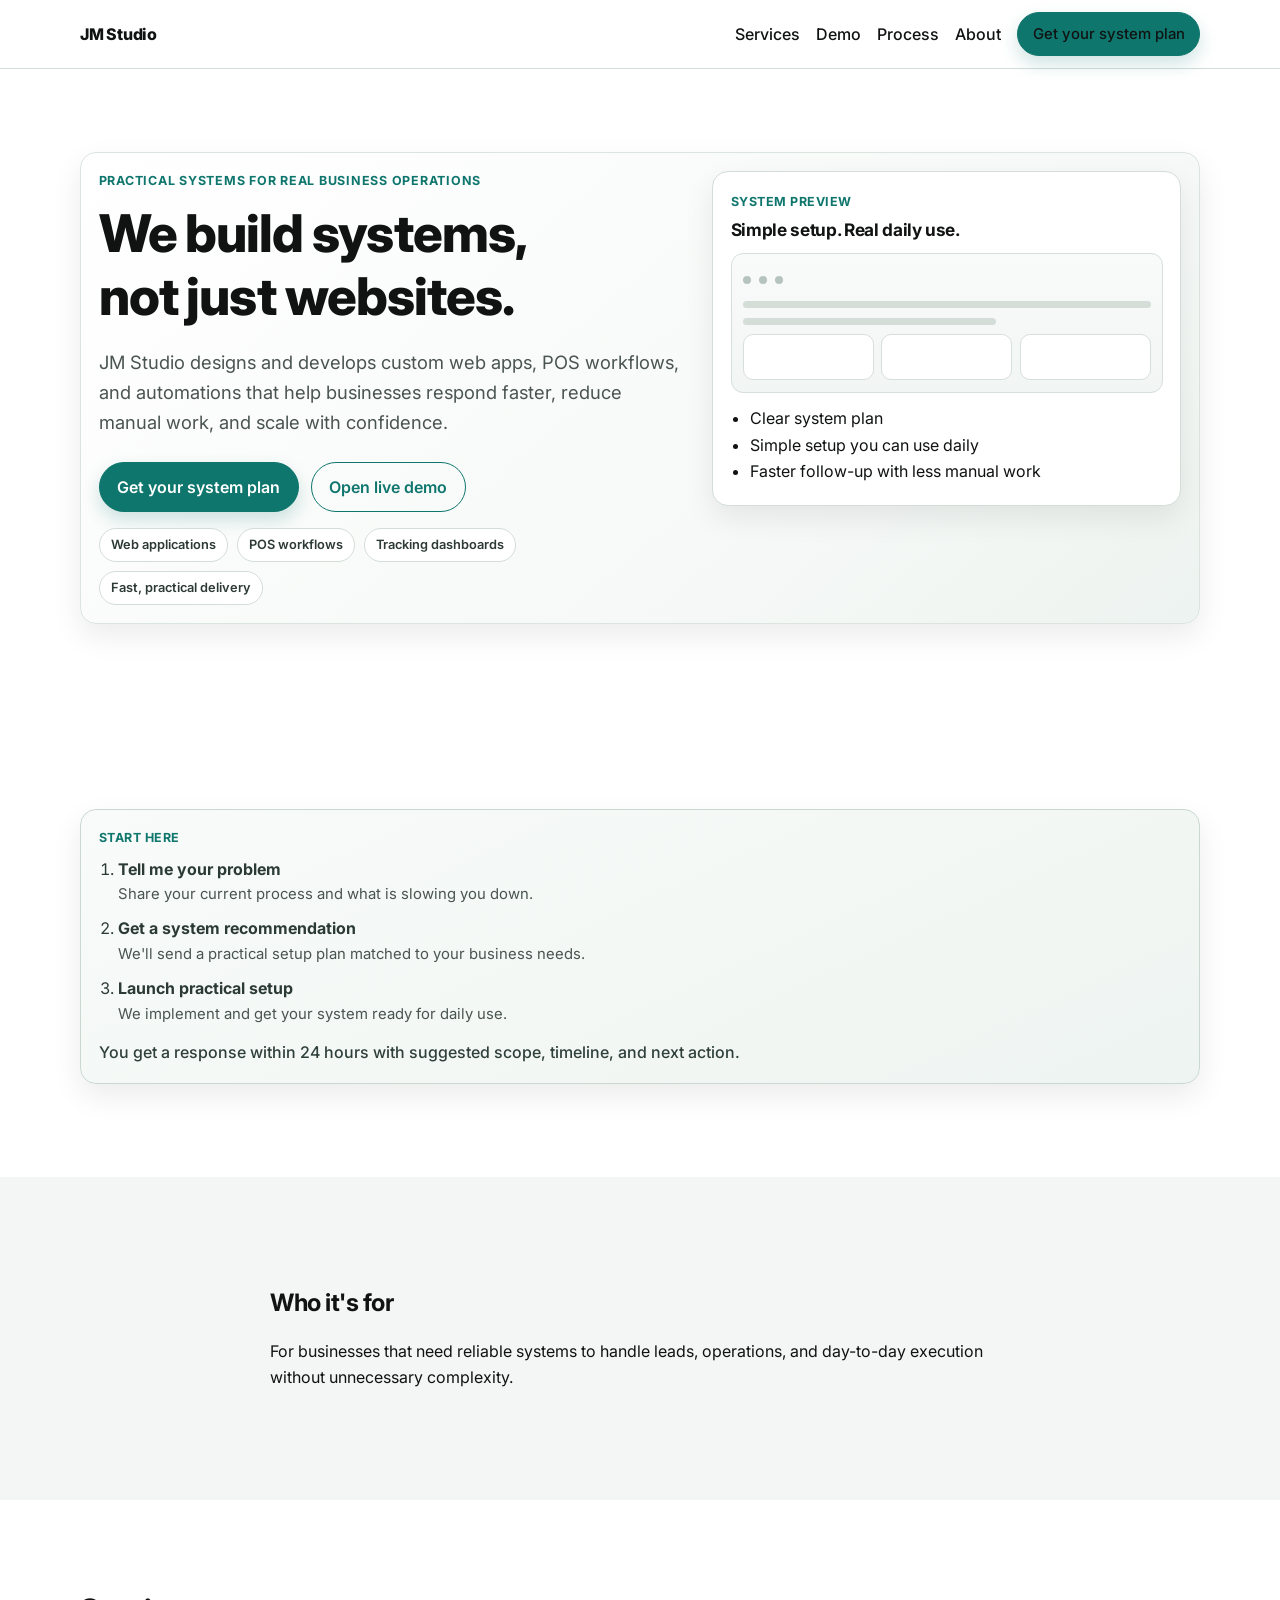
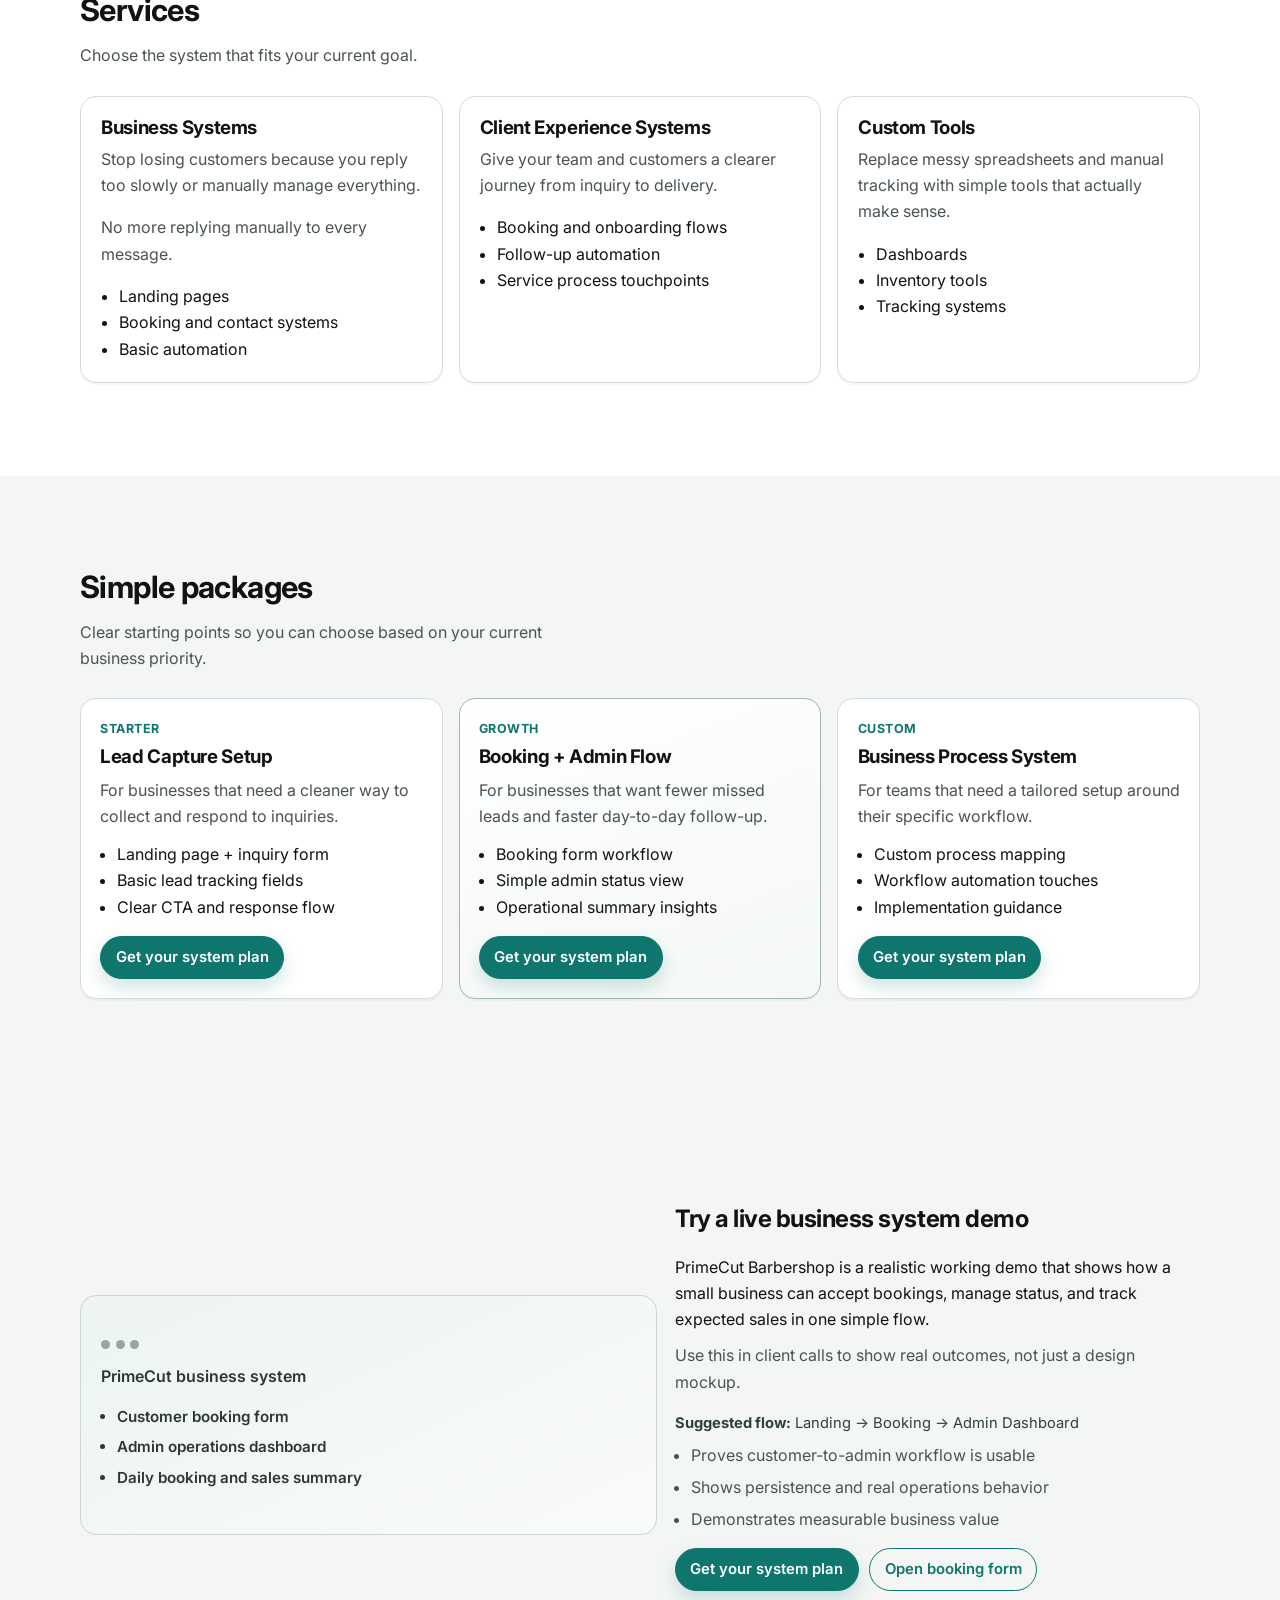
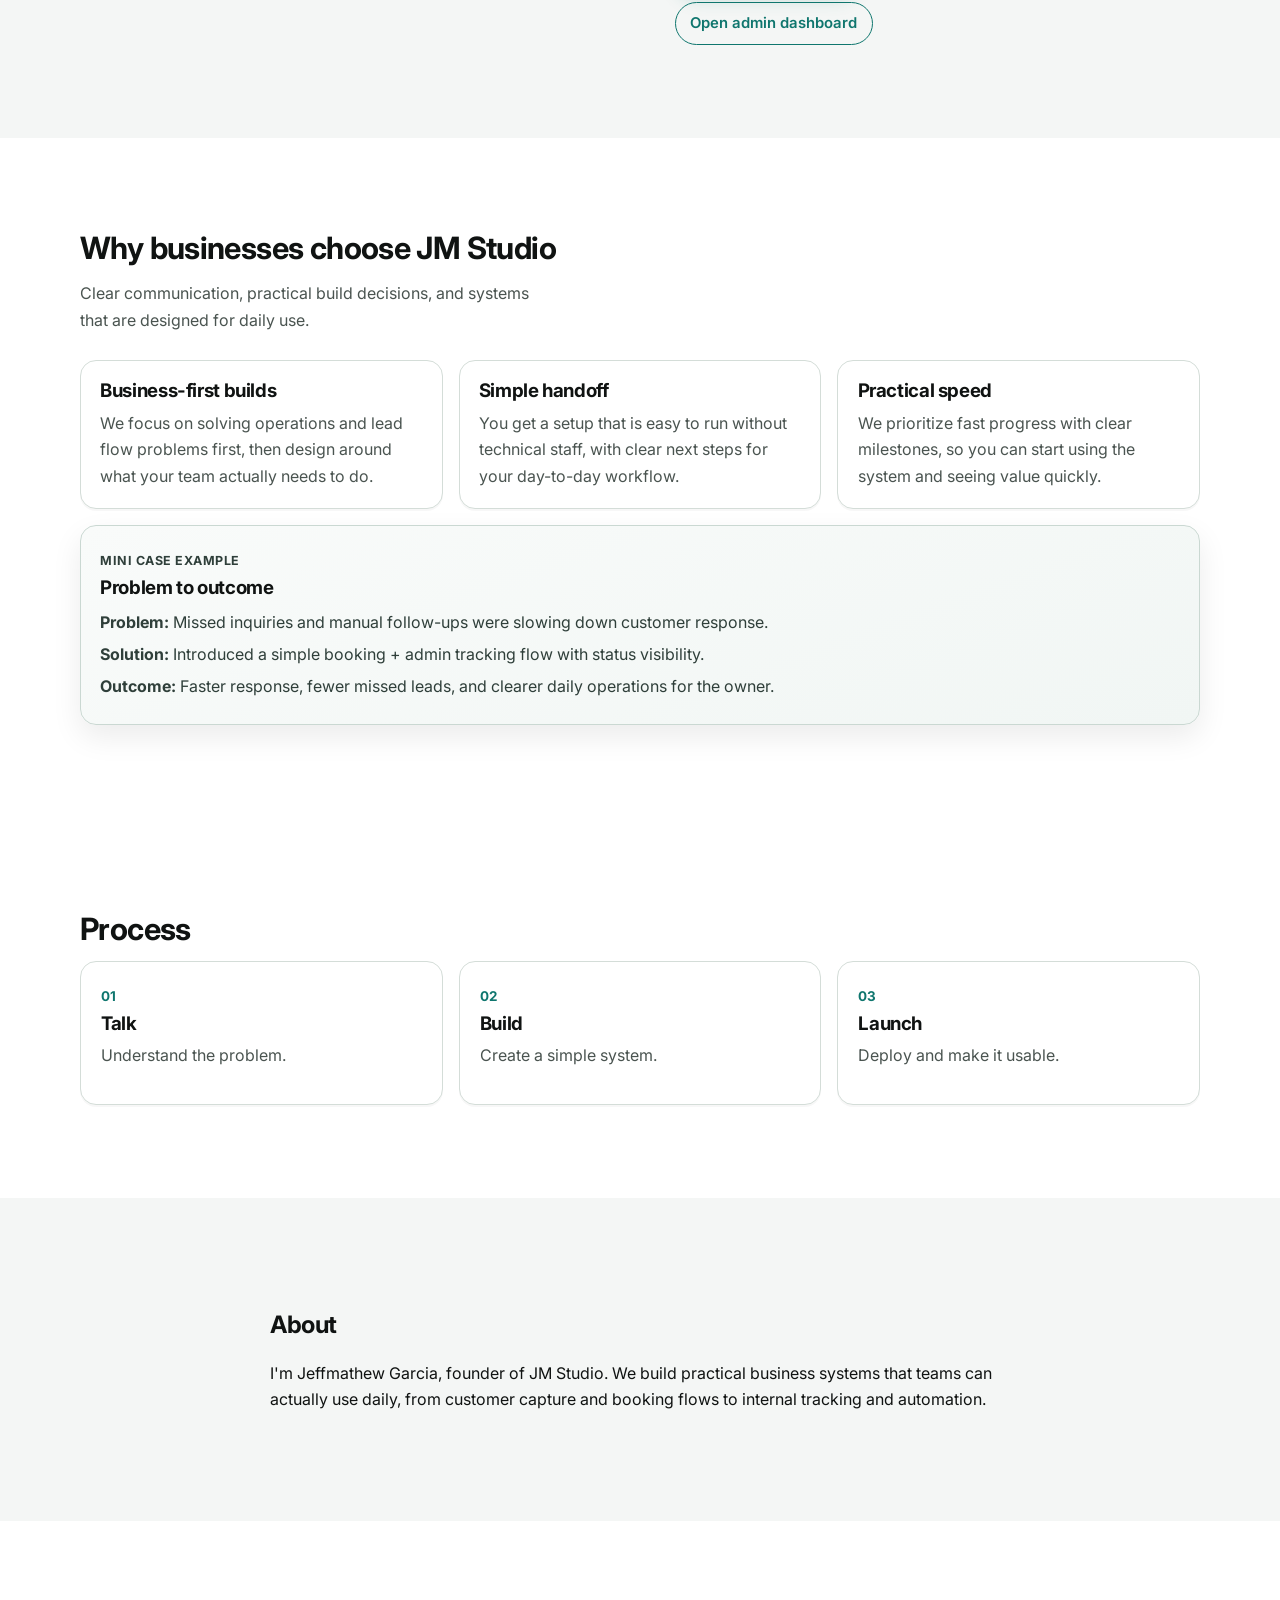
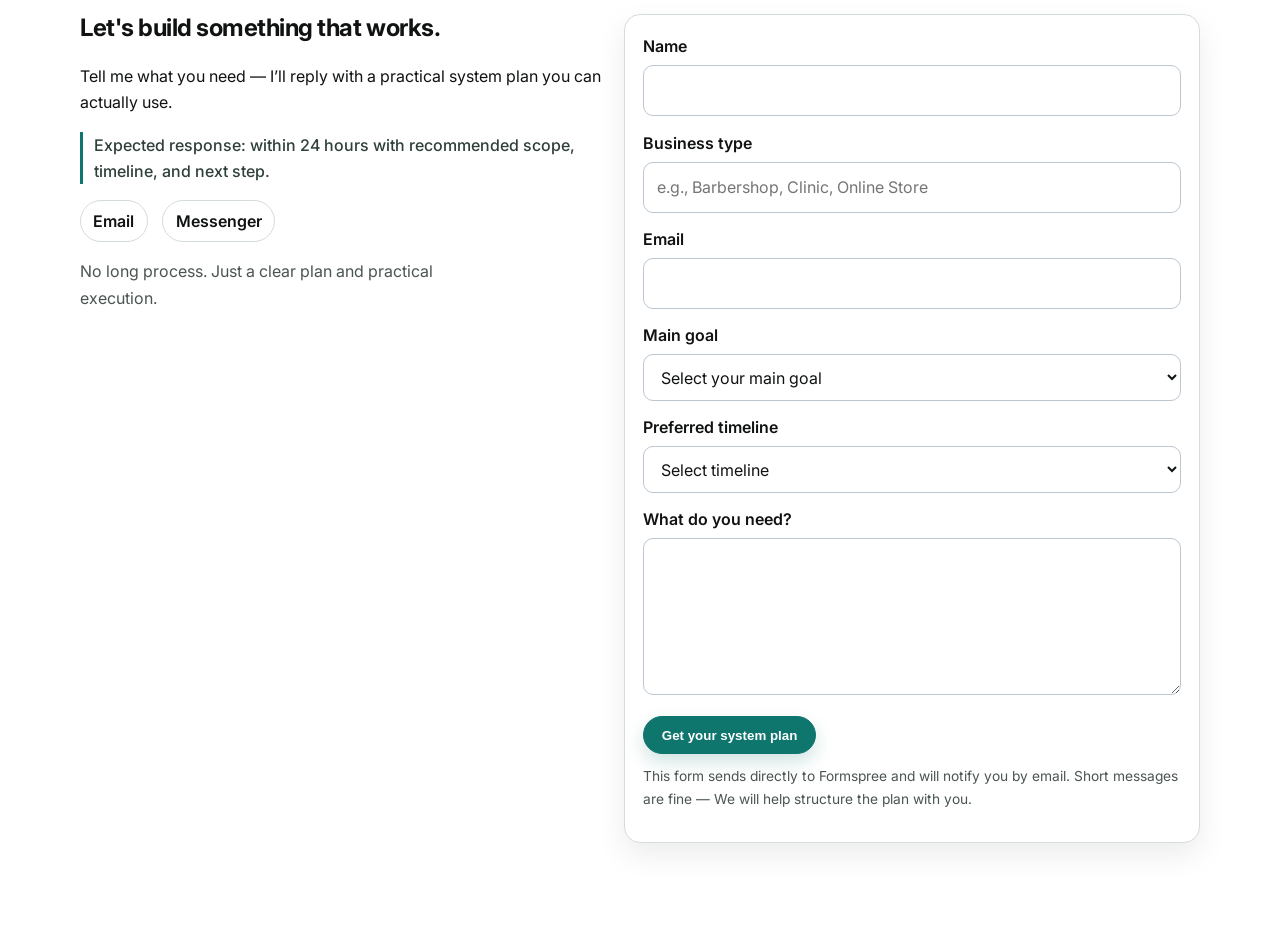
==== index.html @ 8cd95135 "Initial commit: JM Studio site" ====
<!doctype html>
<html lang="en">
<head>
  <meta charset="utf-8">
  <meta name="viewport" content="width=device-width, initial-scale=1">
  <meta name="description" content="JM Studio builds practical web systems, POS workflows, and automation tools for growing businesses.">
  <title>JM Studio | Systems That Scale With Your Business</title>
  <link rel="preconnect" href="https://fonts.googleapis.com">
  <link rel="preconnect" href="https://fonts.gstatic.com" crossorigin>
  <link href="https://fonts.googleapis.com/css2?family=Inter:wght@400;500;600;700;800&display=swap" rel="stylesheet">
  <link rel="stylesheet" href="assets/css/styles.css">
</head>
<body>
  <a class="skip-link" href="#main-content">Skip to content</a>

  <header class="site-header" id="top">
    <div class="container nav-wrap">
      <a class="brand" href="#top" aria-label="JM Studio home">JM Studio</a>
      <nav class="main-nav" aria-label="Main navigation">
        <a href="#services">Services</a>
        <a href="#demo">Demo</a>
        <a href="#process">Process</a>
        <a href="#about">About</a>
        <a href="#contact" class="btn btn-small">Get your system plan</a>
      </nav>
    </div>
  </header>

  <main id="main-content">
    <section class="hero section">
      <div class="container hero-grid hero-emphasis">
        <div class="hero-copy reveal">
          <p class="eyebrow">Practical systems for real business operations</p>
          <h1>We build systems, not just websites.</h1>
          <p class="lead">JM Studio designs and develops custom web apps, POS workflows, and automations that help businesses respond faster, reduce manual work, and scale with confidence.</p>
          <div class="hero-actions">
            <a href="#contact" class="btn">Get your system plan</a>
            <a href="primecut-demo/index.html?src=hero_demo" class="btn btn-ghost">Open live demo</a>
          </div>
          <ul class="trust-strip" aria-label="Core delivery strengths">
            <li>Web applications</li>
            <li>POS workflows</li>
            <li>Tracking dashboards</li>
            <li>Fast, practical delivery</li>
          </ul>
        </div>
        <aside class="hero-note reveal" aria-label="Business system preview">
          <p class="panel-label">System preview</p>
          <h2>Simple setup. Real daily use.</h2>
          <div class="mock-window">
            <span class="dot"></span>
            <span class="dot"></span>
            <span class="dot"></span>
            <div class="mock-row"></div>
            <div class="mock-row short"></div>
            <div class="mock-grid">
              <div></div>
              <div></div>
              <div></div>
            </div>
          </div>
          <ul>
            <li>Clear system plan</li>
            <li>Simple setup you can use daily</li>
            <li>Faster follow-up with less manual work</li>
          </ul>
        </aside>
      </div>
    </section>

    <section class="section start-strip-section">
      <div class="container">
        <div class="start-strip reveal" aria-label="Start here conversion flow">
          <p class="panel-label">Start here</p>
          <ol class="start-steps">
            <li><strong>Tell me your problem</strong><span>Share your current process and what is slowing you down.</span></li>
            <li><strong>Get a system recommendation</strong><span>We&apos;ll send a practical setup plan matched to your business needs.</span></li>
            <li><strong>Launch practical setup</strong><span>We implement and get your system ready for daily use.</span></li>
          </ol>
          <p class="start-note">You get a response within 24 hours with suggested scope, timeline, and next action.</p>
        </div>
      </div>
    </section>

    <section class="section muted reveal" id="who-for">
      <div class="container narrow">
        <h2>Who it&apos;s for</h2>
        <p>For businesses that need reliable systems to handle leads, operations, and day-to-day execution without unnecessary complexity.</p>
      </div>
    </section>

    <section class="section" id="services">
      <div class="container">
        <h2 class="section-title reveal">Services</h2>
        <p class="section-intro reveal">Choose the system that fits your current goal.</p>
        <div class="card-grid">
          <article class="card reveal">
            <h3>Business Systems</h3>
            <p>Stop losing customers because you reply too slowly or manually manage everything.</p>
            <p>No more replying manually to every message.</p>
            <ul>
              <li>Landing pages</li>
              <li>Booking and contact systems</li>
              <li>Basic automation</li>
            </ul>
          </article>
          <article class="card reveal">
            <h3>Client Experience Systems</h3>
            <p>Give your team and customers a clearer journey from inquiry to delivery.</p>
            <ul>
              <li>Booking and onboarding flows</li>
              <li>Follow-up automation</li>
              <li>Service process touchpoints</li>
            </ul>
          </article>
          <article class="card reveal">
            <h3>Custom Tools</h3>
            <p>Replace messy spreadsheets and manual tracking with simple tools that actually make sense.</p>
            <ul>
              <li>Dashboards</li>
              <li>Inventory tools</li>
              <li>Tracking systems</li>
            </ul>
          </article>
        </div>
      </div>
    </section>

    <section class="section muted" id="packages">
      <div class="container">
        <h2 class="section-title reveal">Simple packages</h2>
        <p class="section-intro reveal">Clear starting points so you can choose based on your current business priority.</p>
        <div class="package-grid">
          <article class="package-card reveal">
            <p class="panel-label">Starter</p>
            <h3>Lead Capture Setup</h3>
            <p class="package-desc">For businesses that need a cleaner way to collect and respond to inquiries.</p>
            <ul>
              <li>Landing page + inquiry form</li>
              <li>Basic lead tracking fields</li>
              <li>Clear CTA and response flow</li>
            </ul>
            <a href="#contact" class="btn btn-small">Get your system plan</a>
          </article>
          <article class="package-card package-featured reveal">
            <p class="panel-label">Growth</p>
            <h3>Booking + Admin Flow</h3>
            <p class="package-desc">For businesses that want fewer missed leads and faster day-to-day follow-up.</p>
            <ul>
              <li>Booking form workflow</li>
              <li>Simple admin status view</li>
              <li>Operational summary insights</li>
            </ul>
            <a href="#contact" class="btn btn-small">Get your system plan</a>
          </article>
          <article class="package-card reveal">
            <p class="panel-label">Custom</p>
            <h3>Business Process System</h3>
            <p class="package-desc">For teams that need a tailored setup around their specific workflow.</p>
            <ul>
              <li>Custom process mapping</li>
              <li>Workflow automation touches</li>
              <li>Implementation guidance</li>
            </ul>
            <a href="#contact" class="btn btn-small">Get your system plan</a>
          </article>
        </div>
      </div>
    </section>

    <section class="section muted" id="demo">
      <div class="container demo-wrap reveal">
        <div class="demo-media" role="img" aria-label="PrimeCut Barbershop demo system preview">
          <div class="demo-top">
            <span></span>
            <span></span>
            <span></span>
          </div>
          <span>PrimeCut business system</span>
          <ul class="demo-points">
            <li>Customer booking form</li>
            <li>Admin operations dashboard</li>
            <li>Daily booking and sales summary</li>
          </ul>
        </div>
        <div class="demo-copy">
          <h2>Try a live business system demo</h2>
          <p>PrimeCut Barbershop is a realistic working demo that shows how a small business can accept bookings, manage status, and track expected sales in one simple flow.</p>
          <p class="demo-caption">Use this in client calls to show real outcomes, not just a design mockup.</p>
          <p class="demo-flow"><strong>Suggested flow:</strong> Landing &rarr; Booking &rarr; Admin Dashboard</p>
          <ul class="demo-proves">
            <li>Proves customer-to-admin workflow is usable</li>
            <li>Shows persistence and real operations behavior</li>
            <li>Demonstrates measurable business value</li>
          </ul>
          <div class="demo-actions">
            <a href="index.html?src=demo_section#contact" class="btn btn-small">Get your system plan</a>
            <a href="primecut-demo/booking.html?src=demo_section" class="btn btn-small btn-ghost">Open booking form</a>
            <a href="primecut-demo/admin.html?src=demo_section" class="btn btn-small btn-ghost">Open admin dashboard</a>
          </div>
        </div>
      </div>
    </section>

    <section class="section" id="credibility">
      <div class="container">
        <h2 class="section-title reveal">Why businesses choose JM Studio</h2>
        <p class="section-intro reveal">Clear communication, practical build decisions, and systems that are designed for daily use.</p>
        <div class="proof-grid">
          <article class="proof-card reveal">
            <h3>Business-first builds</h3>
            <p>We focus on solving operations and lead flow problems first, then design around what your team actually needs to do.</p>
          </article>
          <article class="proof-card reveal">
            <h3>Simple handoff</h3>
            <p>You get a setup that is easy to run without technical staff, with clear next steps for your day-to-day workflow.</p>
          </article>
          <article class="proof-card reveal">
            <h3>Practical speed</h3>
            <p>We prioritize fast progress with clear milestones, so you can start using the system and seeing value quickly.</p>
          </article>
        </div>
        <article class="case-block reveal" aria-label="Mini case-style example">
          <p class="panel-label">Mini case example</p>
          <h3>Problem to outcome</h3>
          <p><strong>Problem:</strong> Missed inquiries and manual follow-ups were slowing down customer response.</p>
          <p><strong>Solution:</strong> Introduced a simple booking + admin tracking flow with status visibility.</p>
          <p><strong>Outcome:</strong> Faster response, fewer missed leads, and clearer daily operations for the owner.</p>
        </article>
      </div>
    </section>

    <section class="section" id="process">
      <div class="container">
        <h2 class="section-title reveal">Process</h2>
        <div class="step-grid">
          <article class="step reveal">
            <span class="step-num">01</span>
            <h3>Talk</h3>
            <p>Understand the problem.</p>
          </article>
          <article class="step reveal">
            <span class="step-num">02</span>
            <h3>Build</h3>
            <p>Create a simple system.</p>
          </article>
          <article class="step reveal">
            <span class="step-num">03</span>
            <h3>Launch</h3>
            <p>Deploy and make it usable.</p>
          </article>
        </div>
      </div>
    </section>

    <section class="section muted reveal" id="about">
      <div class="container narrow">
        <h2>About</h2>
        <p>I&apos;m Jeffmathew Garcia, founder of JM Studio. We build practical business systems that teams can actually use daily, from customer capture and booking flows to internal tracking and automation.</p>
      </div>
    </section>

    <section class="section cta-section" id="contact">
      <div class="container contact-wrap reveal">
        <div class="contact-copy">
          <h2>Let&apos;s build something that works.</h2>
          <p>Tell me what you need — I’ll reply with a practical system plan you can actually use.</p>
          <p class="response-note">Expected response: within 24 hours with recommended scope, timeline, and next step.</p>
          <div class="quick-links">
            <a href="mailto:jmstudiohq@gmail.com" class="quick-link">Email</a>
            <!-- Replace with your actual Messenger username if needed -->
            <a href="https://m.me/jepmachu" target="_blank" rel="noopener noreferrer" class="quick-link">Messenger</a>
          </div>
          <p class="contact-trust">No long process. Just a clear plan and practical execution.</p>
        </div>
        <form class="contact-form" action="https://formspree.io/f/mdayprkg" method="POST">
          <label for="name">Name</label>
          <input id="name" name="name" type="text" required>

          <label for="business-type">Business type</label>
          <input id="business-type" name="business_type" type="text" placeholder="e.g., Barbershop, Clinic, Online Store" required>

          <label for="email">Email</label>
          <input id="email" name="email" type="email" required>

          <label for="main-goal">Main goal</label>
          <select id="main-goal" name="main_goal" required>
            <option value="">Select your main goal</option>
            <option value="Get more bookings">Get more bookings</option>
            <option value="Faster follow-up">Faster follow-up</option>
            <option value="Track operations">Track operations</option>
            <option value="Need advice">Need advice on what to build</option>
          </select>

          <label for="timeline">Preferred timeline</label>
          <select id="timeline" name="preferred_timeline" required>
            <option value="">Select timeline</option>
            <option value="ASAP">ASAP</option>
            <option value="Within 2 weeks">Within 2 weeks</option>
            <option value="Within 1 month">Within 1 month</option>
            <option value="Just exploring">Just exploring for now</option>
          </select>

          <label for="message">What do you need?</label>
          <textarea id="message" name="message" rows="5" required></textarea>

          <input type="hidden" name="_subject" value="New website inquiry from JM Studio">
          <input type="hidden" name="lead_source" value="website_main">
          <input type="hidden" name="page_variant" value="conversion_quick_win_v1">
          <input type="hidden" name="referrer" id="referrer-field" value="">
          <input type="hidden" name="landing_path" id="landing-path-field" value="">
          <input type="hidden" name="campaign_source" id="campaign-source-field" value="">

          <button type="submit" class="btn">Get your system plan</button>
          <p class="form-note">This form sends directly to Formspree and will notify you by email. Short messages are fine — We will help structure the plan with you.</p>
        </form>
      </div>
    </section>
  </main>

  <div class="mobile-cta" aria-label="Quick contact actions">
    <a href="index.html?src=mobile_cta#contact" class="btn btn-small">Get your system plan</a>
    <a href="mailto:jmstudiohq@gmail.com" class="btn btn-small btn-ghost">Email</a>
  </div>

  <script src="assets/js/main.js"></script>
</body>
</html>
---- assets/css/styles.css ----
:root {
  --bg: #ffffff;
  --bg-muted: #f4f6f5;
  --text: #101312;
  --text-soft: #4a5450;
  --line: #d4ddd8;
  --accent: #0f766e;
  --accent-dark: #0b5a54;
  --radius: 16px;
  --radius-sm: 12px;
  --shadow: 0 12px 30px rgba(16, 19, 18, 0.08);
  --container: 1120px;
}

*,
*::before,
*::after {
  box-sizing: border-box;
}

html {
  scroll-behavior: smooth;
}

body {
  margin: 0;
  font-family: "Inter", sans-serif;
  color: var(--text);
  background: var(--bg);
  line-height: 1.65;
  text-rendering: optimizeLegibility;
}

a {
  color: var(--accent);
  text-decoration: none;
}

a:hover {
  text-decoration: underline;
}

.container {
  width: min(100% - 2rem, var(--container));
  margin-inline: auto;
}

.narrow {
  max-width: 740px;
}

.section {
  padding: 5.2rem 0;
}

.muted {
  background: var(--bg-muted);
}

.section-title {
  margin-top: 0;
  margin-bottom: 0.8rem;
  font-size: clamp(1.75rem, 2.4vw, 2.25rem);
}

.section-intro {
  margin: 0 0 1.7rem;
  color: var(--text-soft);
  max-width: 48ch;
}

.site-header {
  position: sticky;
  top: 0;
  z-index: 20;
  background: rgba(255, 255, 255, 0.9);
  backdrop-filter: blur(10px);
  border-bottom: 1px solid var(--line);
}

.nav-wrap {
  min-height: 68px;
  display: flex;
  align-items: center;
  justify-content: space-between;
  gap: 1rem;
}

.brand {
  font-weight: 800;
  letter-spacing: -0.015em;
  color: var(--text);
}

.main-nav {
  display: none;
  align-items: center;
  gap: 1rem;
}

.main-nav a {
  color: var(--text);
  font-weight: 500;
}

.hero {
  padding-top: 4.7rem;
}

.hero-grid {
  display: grid;
  gap: 1.7rem;
}

.hero-emphasis {
  border: 1px solid #dbe4df;
  border-radius: var(--radius);
  background: linear-gradient(140deg, #ffffff 0%, #f6f9f7 65%, #edf3f0 100%);
  box-shadow: var(--shadow);
  padding: 1.1rem;
}

.eyebrow {
  margin: 0 0 0.75rem;
  color: var(--accent);
  font-weight: 700;
  text-transform: uppercase;
  letter-spacing: 0.06em;
  font-size: 0.78rem;
}

h1,
h2,
h3 {
  line-height: 1.2;
  letter-spacing: -0.02em;
}

h1 {
  margin: 0 0 0.9rem;
  font-size: clamp(2rem, 5.2vw, 3.25rem);
  max-width: 14ch;
  font-weight: 800;
}

.lead {
  font-size: clamp(1rem, 2vw, 1.15rem);
  color: var(--text-soft);
  max-width: 54ch;
}

.hero-actions {
  margin-top: 1.5rem;
  display: flex;
  flex-wrap: wrap;
  gap: 0.75rem;
}

.trust-strip {
  list-style: none;
  margin: 1rem 0 0;
  padding: 0;
  display: flex;
  flex-wrap: wrap;
  gap: 0.55rem;
}

.trust-strip li {
  font-size: 0.8rem;
  font-weight: 600;
  color: #2d3a36;
  border: 1px solid var(--line);
  background: #fff;
  border-radius: 999px;
  padding: 0.35rem 0.7rem;
}

.hero-note {
  border: 1px solid var(--line);
  border-radius: var(--radius);
  padding: 1.25rem 1.1rem;
  background: #fff;
  box-shadow: var(--shadow);
}

.panel-label {
  margin: 0 0 0.45rem;
  color: var(--accent);
  font-size: 0.78rem;
  letter-spacing: 0.04em;
  text-transform: uppercase;
  font-weight: 700;
}

.hero-note h2 {
  margin-top: 0;
  margin-bottom: 0.8rem;
  font-size: 1.08rem;
}

.mock-window {
  border: 1px solid #d6dfdb;
  background: linear-gradient(180deg, #f9fbfa, #f1f5f3);
  border-radius: var(--radius-sm);
  padding: 0.7rem;
  margin-bottom: 0.8rem;
}

.dot {
  display: inline-block;
  width: 8px;
  height: 8px;
  border-radius: 999px;
  margin-right: 0.25rem;
  background: #b6c4be;
}

.mock-row {
  height: 7px;
  background: #d4ddd8;
  border-radius: 999px;
  margin-top: 0.6rem;
}

.mock-row.short {
  width: 62%;
}

.mock-grid {
  display: grid;
  gap: 0.45rem;
  grid-template-columns: repeat(3, minmax(0, 1fr));
  margin-top: 0.6rem;
}

.mock-grid div {
  height: 46px;
  border-radius: 10px;
  border: 1px solid #d6dfdb;
  background: #fff;
}

.hero-note ul {
  margin: 0;
  padding-left: 1.2rem;
}

.start-strip-section {
  padding-top: 1.2rem;
}

.start-strip {
  border: 1px solid #cad8d2;
  border-radius: var(--radius);
  background: linear-gradient(155deg, #f8fbf9, #eef4f1);
  box-shadow: var(--shadow);
  padding: 1.1rem;
}

.start-steps {
  margin: 0.3rem 0 0;
  padding-left: 1.2rem;
  display: grid;
  gap: 0.55rem;
}

.start-steps li {
  color: #2c3a36;
}

.start-steps li span {
  display: block;
  color: var(--text-soft);
  font-size: 0.93rem;
}

.start-note {
  margin: 0.8rem 0 0;
  color: #2f3f3a;
  font-weight: 500;
}

.btn {
  display: inline-flex;
  align-items: center;
  justify-content: center;
  border: 1px solid var(--accent);
  background: var(--accent);
  color: #fff;
  font-weight: 600;
  border-radius: 999px;
  padding: 0.68rem 1.1rem;
  box-shadow: 0 8px 18px rgba(15, 118, 110, 0.2);
  transition: transform 0.2s ease, background 0.2s ease, border-color 0.2s ease, box-shadow 0.2s ease;
}

.btn:hover {
  text-decoration: none;
  background: var(--accent-dark);
  border-color: var(--accent-dark);
  transform: translateY(-1px);
  box-shadow: 0 10px 22px rgba(15, 118, 110, 0.25);
}

.btn:focus-visible,
input:focus-visible,
textarea:focus-visible,
a:focus-visible {
  outline: 3px solid rgba(15, 118, 110, 0.3);
  outline-offset: 2px;
}

.btn-ghost {
  background: transparent;
  color: var(--accent);
  box-shadow: none;
}

.btn-small {
  padding: 0.52rem 0.9rem;
  font-size: 0.93rem;
}

.card-grid,
.step-grid {
  display: grid;
  gap: 1rem;
}

.card,
.step {
  border: 1px solid var(--line);
  border-radius: var(--radius);
  padding: 1.25rem;
  background: #fff;
  box-shadow: 0 2px 0 rgba(16, 19, 18, 0.03);
  transition: transform 0.25s ease, box-shadow 0.25s ease, border-color 0.25s ease;
}

.card:hover,
.step:hover {
  transform: translateY(-2px);
  box-shadow: 0 14px 28px rgba(16, 19, 18, 0.08);
  border-color: #c4d0ca;
}

.card h3,
.step h3 {
  margin-top: 0;
  margin-bottom: 0.4rem;
}

.card p,
.step p {
  margin-top: 0;
  color: var(--text-soft);
}

.card ul {
  margin: 0;
  padding-left: 1.1rem;
}

.demo-wrap {
  display: grid;
  gap: 1.1rem;
  align-items: center;
}

.demo-media {
  min-height: 240px;
  border-radius: var(--radius);
  border: 1px solid #cad6d1;
  background: linear-gradient(155deg, #edf4f1, #f9fbfa);
  display: grid;
  align-content: center;
  gap: 0.9rem;
  padding: 1.25rem;
  font-weight: 600;
  color: #2d3834;
}

.demo-top {
  display: flex;
  gap: 0.35rem;
}

.demo-top span {
  width: 9px;
  height: 9px;
  border-radius: 999px;
  background: #95a7a0;
}

.demo-caption {
  margin-top: -0.4rem;
  color: var(--text-soft);
}

.demo-flow {
  margin: 0.65rem 0 0.4rem;
  font-size: 0.92rem;
  color: #2f3f3a;
}

.demo-proves {
  margin: 0;
  padding-left: 1rem;
  color: var(--text-soft);
}

.demo-proves li + li {
  margin-top: 0.35rem;
}

.demo-points {
  margin: 0;
  padding-left: 1rem;
  font-size: 0.95rem;
}

.demo-points li + li {
  margin-top: 0.35rem;
}

.demo-actions {
  margin-top: 1rem;
  display: flex;
  flex-wrap: wrap;
  gap: 0.65rem;
}

.proof-grid {
  display: grid;
  gap: 1rem;
}

.proof-card {
  border: 1px solid var(--line);
  border-radius: var(--radius);
  padding: 1.2rem;
  background: #fff;
  box-shadow: 0 2px 0 rgba(16, 19, 18, 0.03);
  transition: transform 0.25s ease, box-shadow 0.25s ease, border-color 0.25s ease;
}

.proof-card:hover {
  transform: translateY(-2px);
  box-shadow: 0 14px 28px rgba(16, 19, 18, 0.08);
  border-color: #c4d0ca;
}

.proof-card h3 {
  margin-top: 0;
  margin-bottom: 0.45rem;
}

.proof-card p {
  margin: 0;
  color: var(--text-soft);
}

.package-grid {
  display: grid;
  gap: 1rem;
}

.package-card {
  border: 1px solid var(--line);
  border-radius: var(--radius);
  background: #fff;
  padding: 1.2rem;
  box-shadow: 0 2px 0 rgba(16, 19, 18, 0.03);
  transition: transform 0.25s ease, box-shadow 0.25s ease, border-color 0.25s ease;
}

.package-card:hover {
  transform: translateY(-2px);
  box-shadow: 0 14px 28px rgba(16, 19, 18, 0.08);
  border-color: #c4d0ca;
}

.package-featured {
  border-color: #9eb8af;
  background: linear-gradient(160deg, #ffffff, #f4f8f6);
}

.package-card h3 {
  margin-top: 0;
  margin-bottom: 0.5rem;
}

.package-desc {
  margin: 0 0 0.7rem;
  color: var(--text-soft);
}

.package-card ul {
  margin: 0 0 1rem;
  padding-left: 1.05rem;
}

.case-block {
  margin-top: 1rem;
  border: 1px solid #cad8d2;
  border-radius: var(--radius);
  background: linear-gradient(160deg, #f9fbfa, #f1f6f4);
  padding: 1.2rem;
  box-shadow: var(--shadow);
}

.case-block h3 {
  margin-top: 0;
  margin-bottom: 0.6rem;
}

.case-block p {
  margin: 0.35rem 0;
  color: #2f3f3a;
}

.step-num {
  display: inline-block;
  color: var(--accent);
  font-weight: 700;
  font-size: 0.84rem;
  margin-bottom: 0.4rem;
}

.contact-wrap {
  display: grid;
  gap: 1.25rem;
}

.contact-copy h2 {
  margin-top: 0;
}

.quick-links {
  margin-top: 1rem;
  display: flex;
  flex-wrap: wrap;
  gap: 0.9rem;
}

.quick-link {
  border: 1px solid var(--line);
  border-radius: 999px;
  color: var(--text);
  padding: 0.42rem 0.78rem;
  font-weight: 600;
  transition: border-color 0.2s ease, color 0.2s ease;
}

.quick-link:hover {
  border-color: var(--accent);
  color: var(--accent);
  text-decoration: none;
}

.contact-trust {
  margin-top: 1rem;
  color: var(--text-soft);
  max-width: 40ch;
}

.response-note {
  margin-top: 0.8rem;
  border-left: 3px solid var(--accent);
  padding-left: 0.7rem;
  color: #2f3f3a;
  font-weight: 500;
}

.contact-form {
  background: #fff;
  border: 1px solid var(--line);
  border-radius: var(--radius);
  padding: 1.15rem;
  box-shadow: var(--shadow);
}

.contact-form label {
  display: block;
  margin-bottom: 0.35rem;
  font-weight: 600;
}

.contact-form input,
.contact-form textarea,
.contact-form select {
  width: 100%;
  margin-bottom: 0.85rem;
  border: 1px solid #bcc6d1;
  border-radius: 10px;
  padding: 0.7rem 0.8rem;
  font: inherit;
  background: #fff;
  color: var(--text);
}

.form-note {
  margin-top: 0.65rem;
  font-size: 0.86rem;
  color: var(--text-soft);
}

.mobile-cta {
  position: fixed;
  left: 0;
  right: 0;
  bottom: 0;
  z-index: 30;
  display: flex;
  justify-content: center;
  gap: 0.7rem;
  padding: 0.6rem 1rem calc(0.6rem + env(safe-area-inset-bottom));
  background: rgba(255, 255, 255, 0.92);
  backdrop-filter: blur(8px);
  border-top: 1px solid var(--line);
}

.skip-link {
  position: absolute;
  left: -9999px;
  top: auto;
}

.skip-link:focus {
  left: 1rem;
  top: 1rem;
  background: #fff;
  border: 1px solid var(--line);
  border-radius: 8px;
  padding: 0.4rem 0.65rem;
  z-index: 40;
}

.reveal {
  opacity: 0;
  transform: translateY(10px);
  transition: opacity 0.5s ease, transform 0.5s ease;
}

.reveal.in-view {
  opacity: 1;
  transform: translateY(0);
}

@media (min-width: 720px) {
  .main-nav {
    display: flex;
  }

  .hero-grid {
    grid-template-columns: 1.25fr 1fr;
    align-items: start;
  }

  .card-grid {
    grid-template-columns: repeat(3, minmax(0, 1fr));
  }

  .step-grid {
    grid-template-columns: repeat(3, minmax(0, 1fr));
  }

  .demo-wrap {
    grid-template-columns: 1.1fr 1fr;
  }

  .proof-grid {
    grid-template-columns: repeat(3, minmax(0, 1fr));
  }

  .package-grid {
    grid-template-columns: repeat(3, minmax(0, 1fr));
  }

  .contact-wrap {
    grid-template-columns: 1fr 1.1fr;
    align-items: start;
  }

  .mobile-cta {
    display: none;
  }
}

@media (min-width: 1024px) {
  .section {
    padding: 5.8rem 0;
  }

  .hero {
    padding-top: 5.2rem;
  }
}

@media (prefers-reduced-motion: reduce) {
  html {
    scroll-behavior: auto;
  }

  .reveal {
    opacity: 1;
    transform: none;
    transition: none;
  }

  .btn {
    transition: none;
  }
}
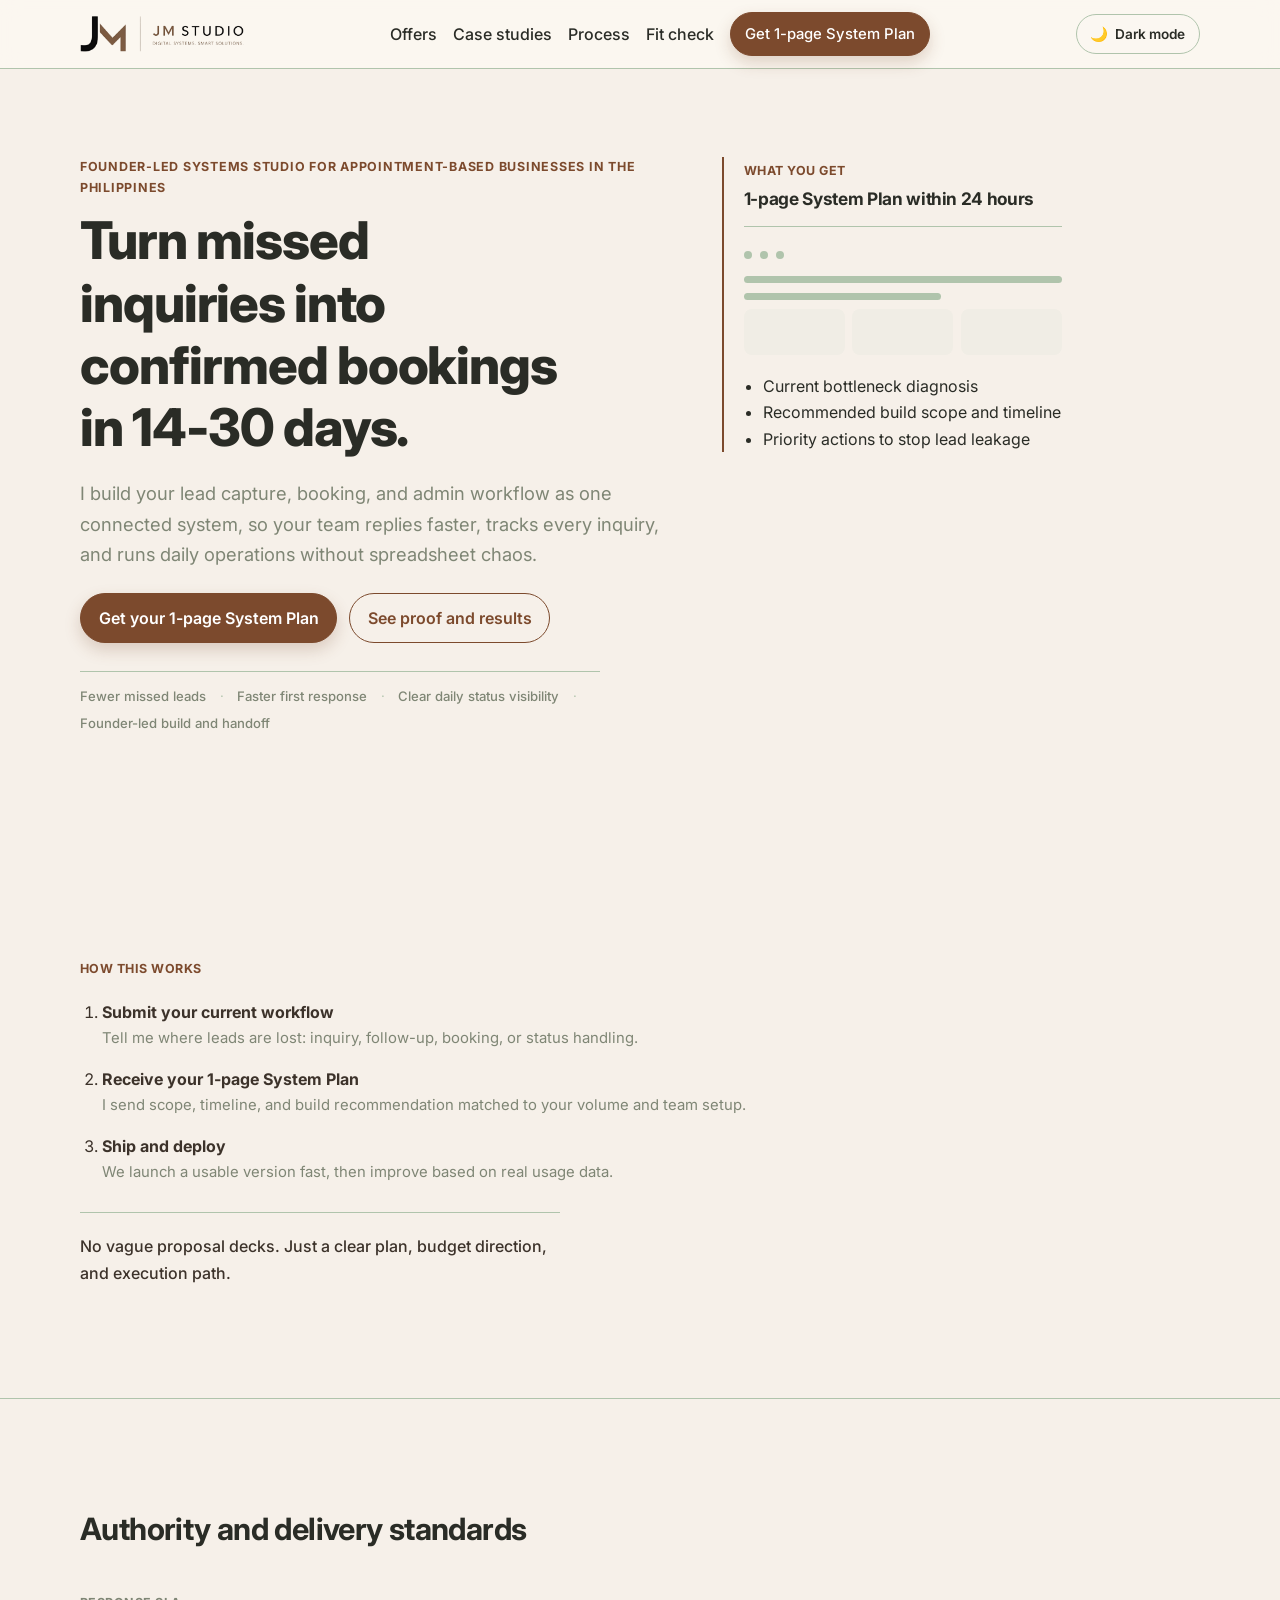
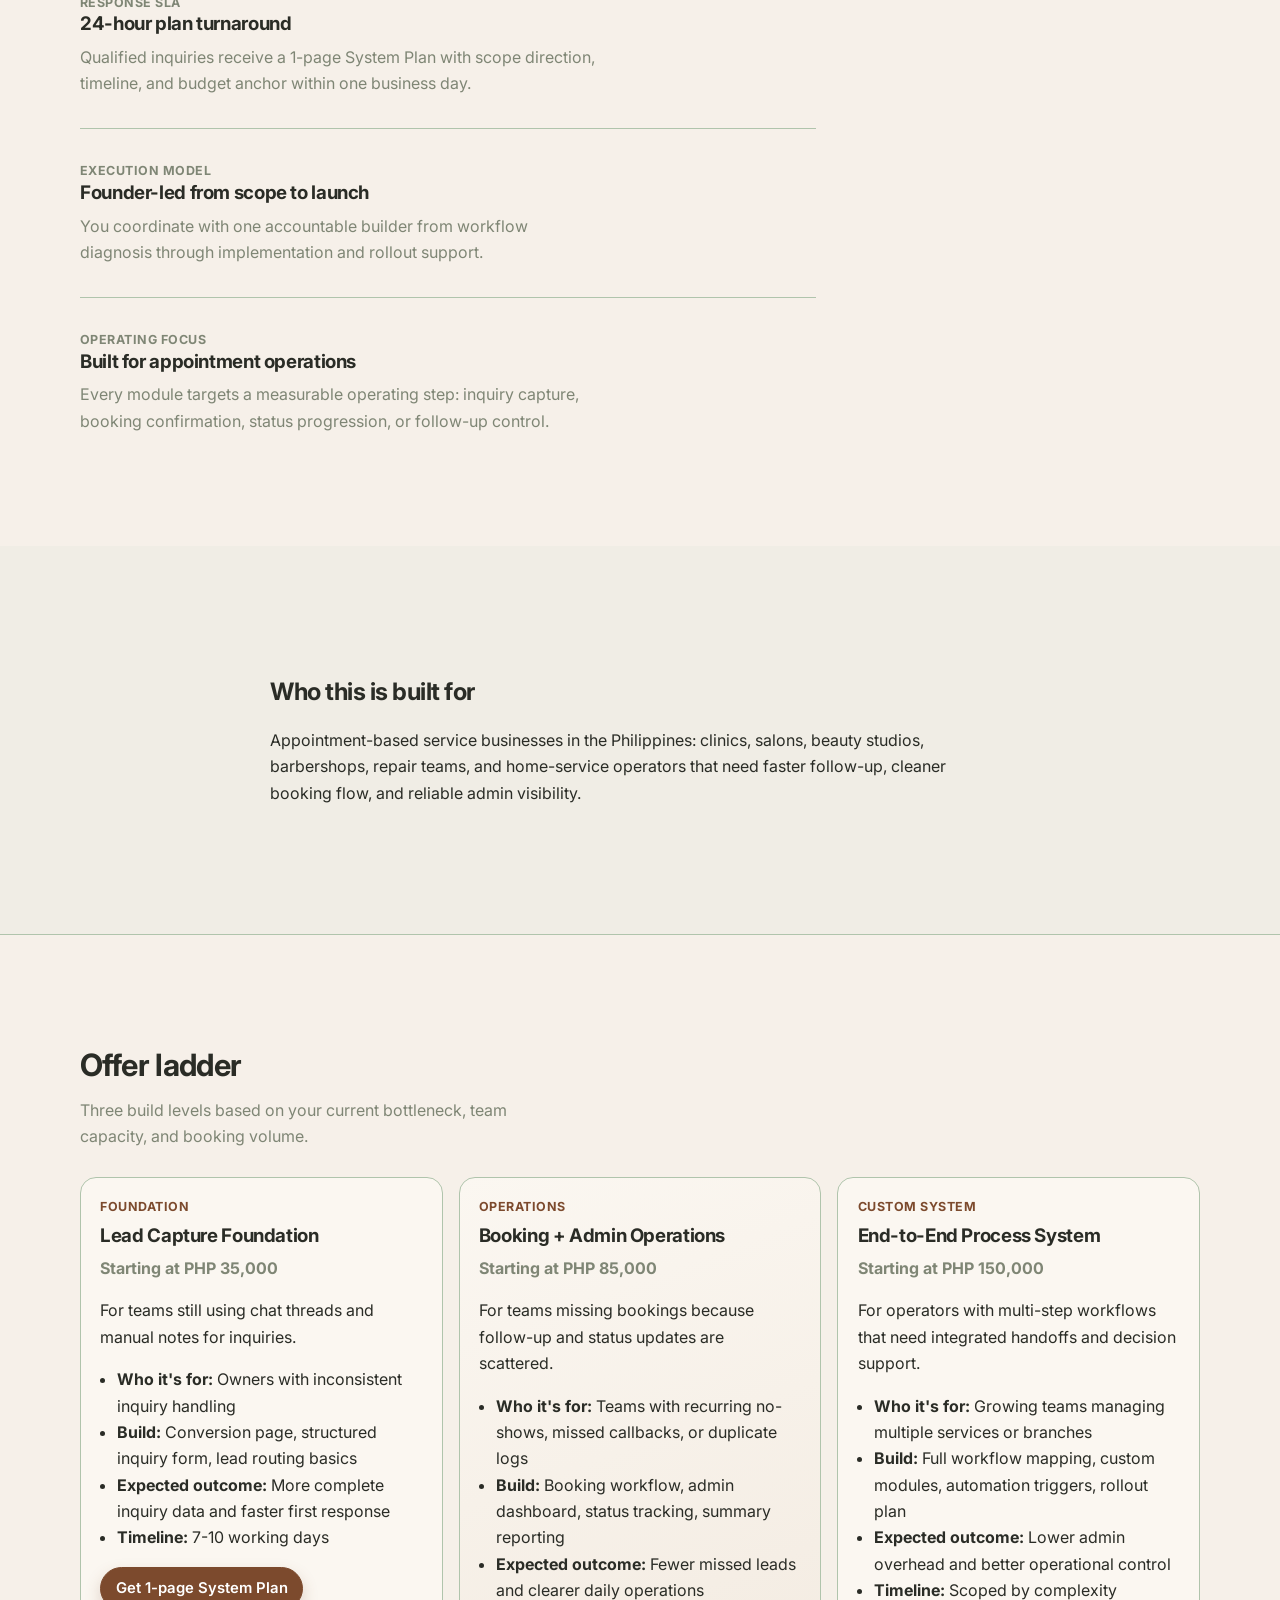
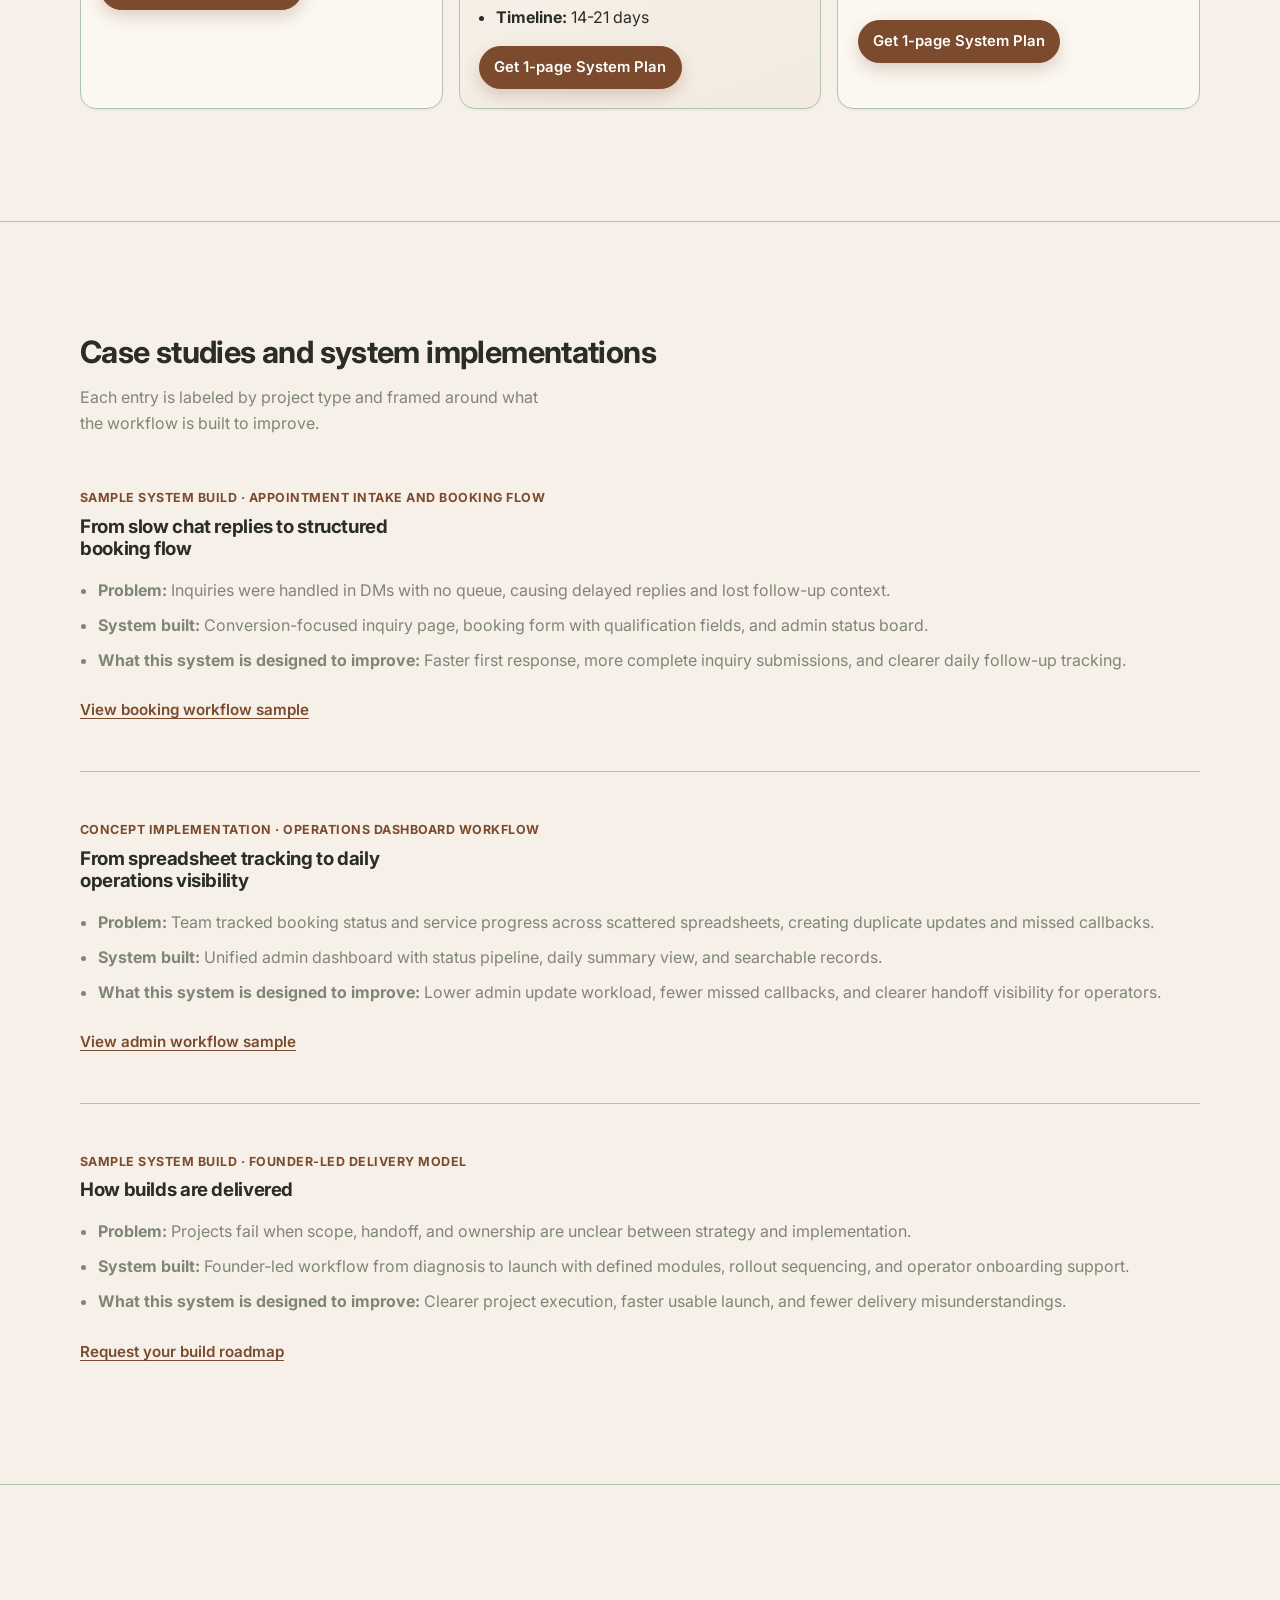
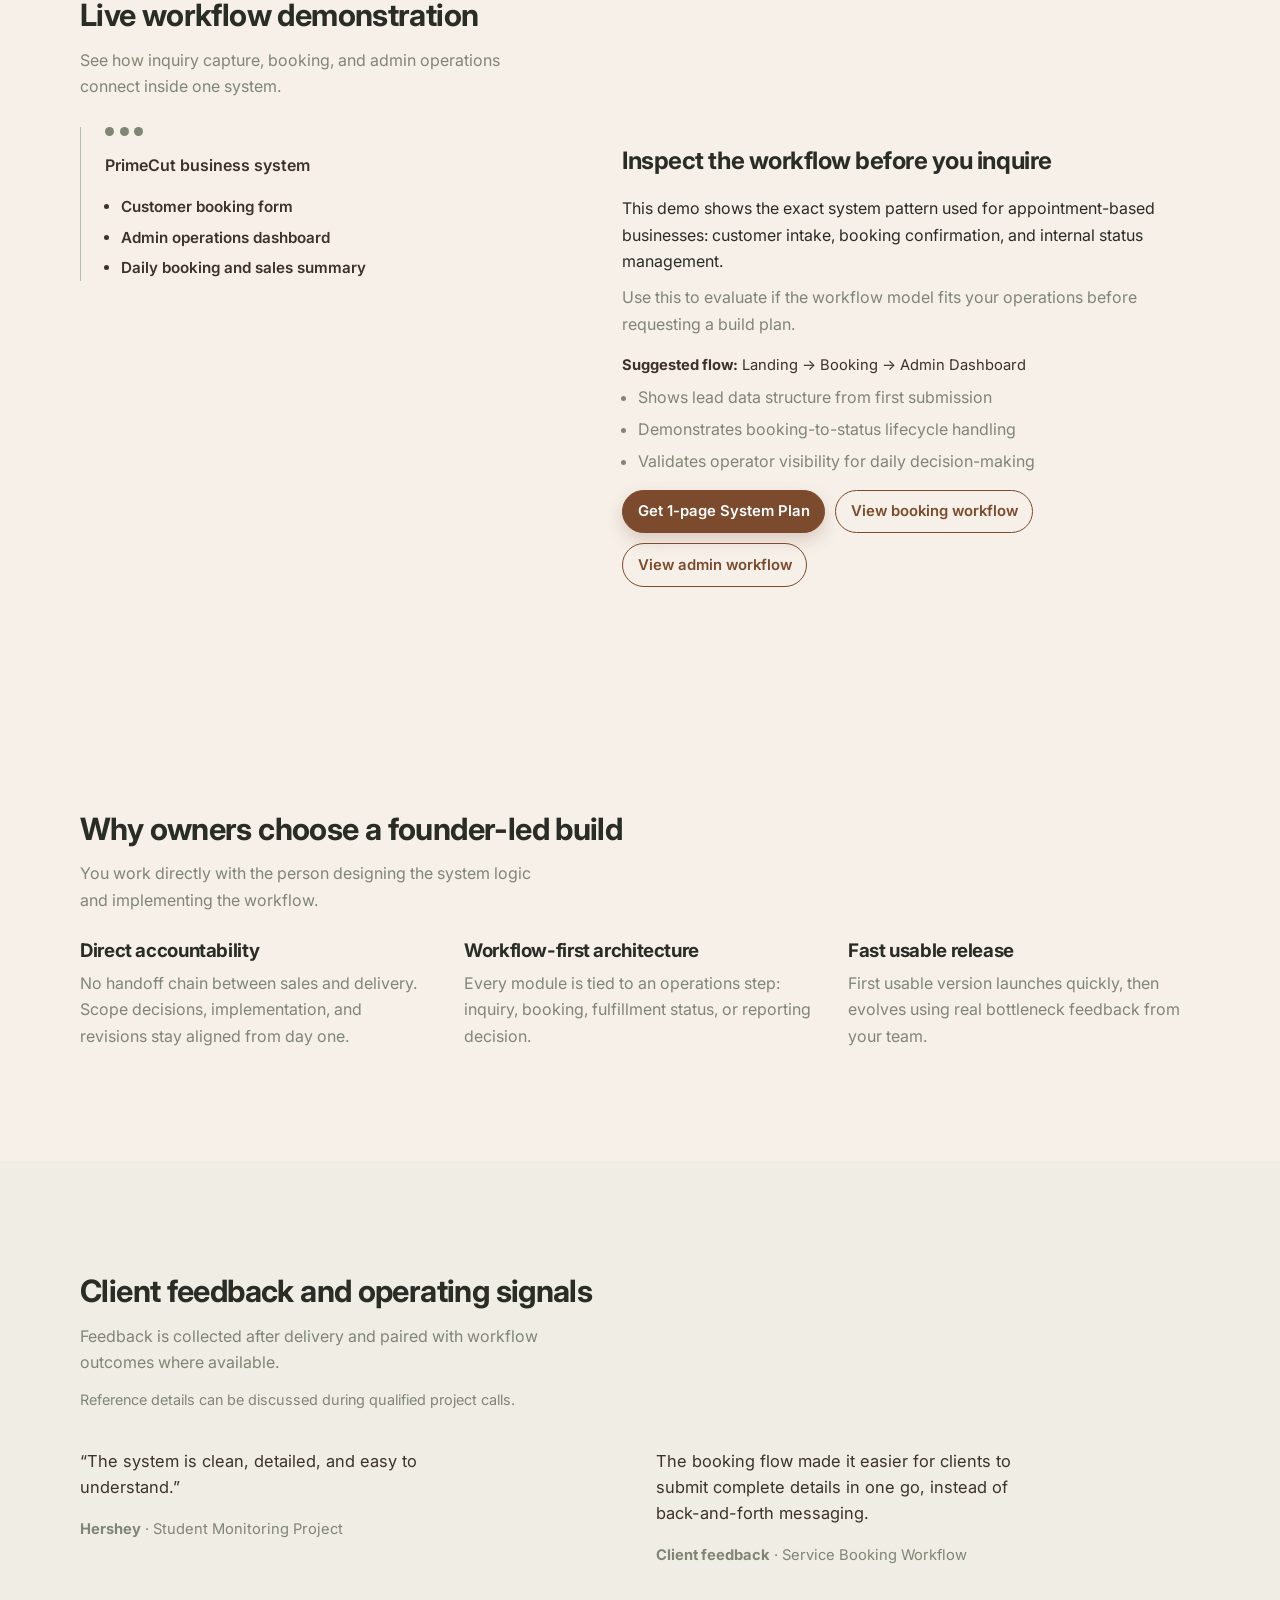
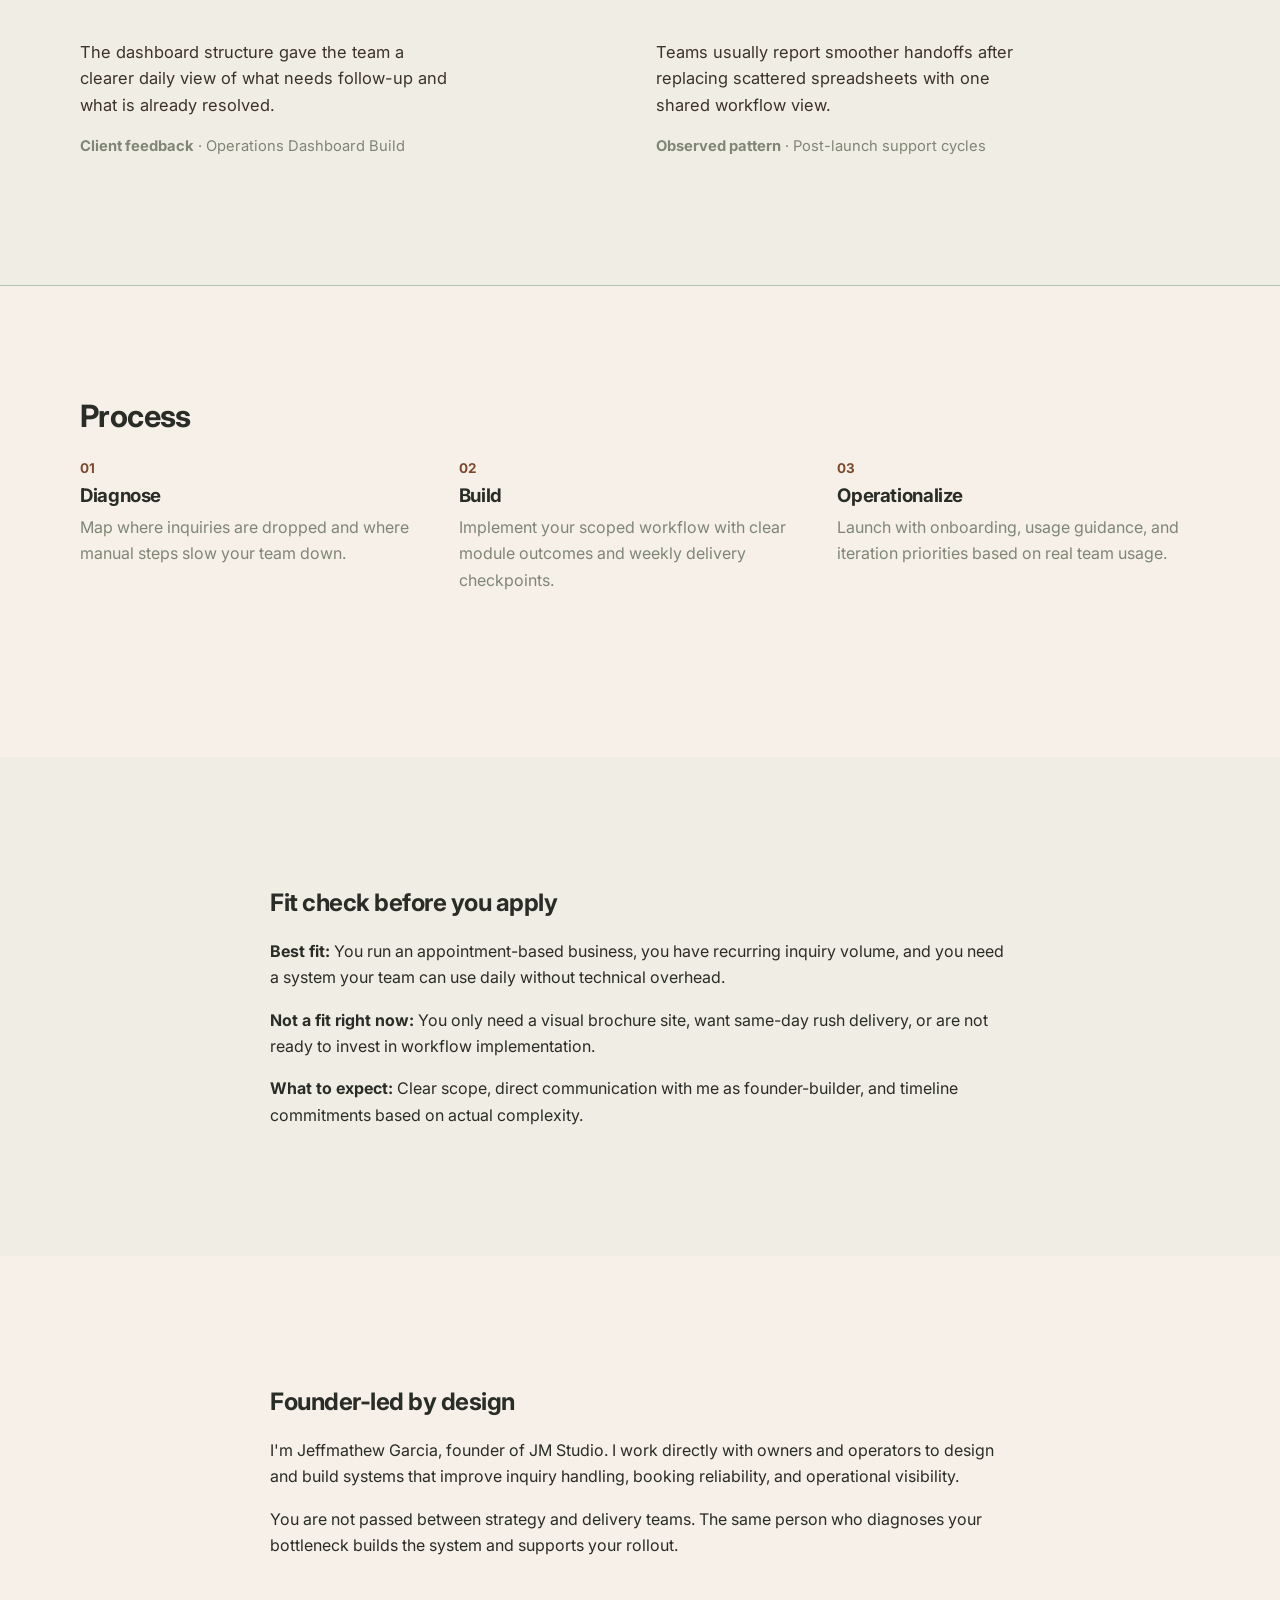
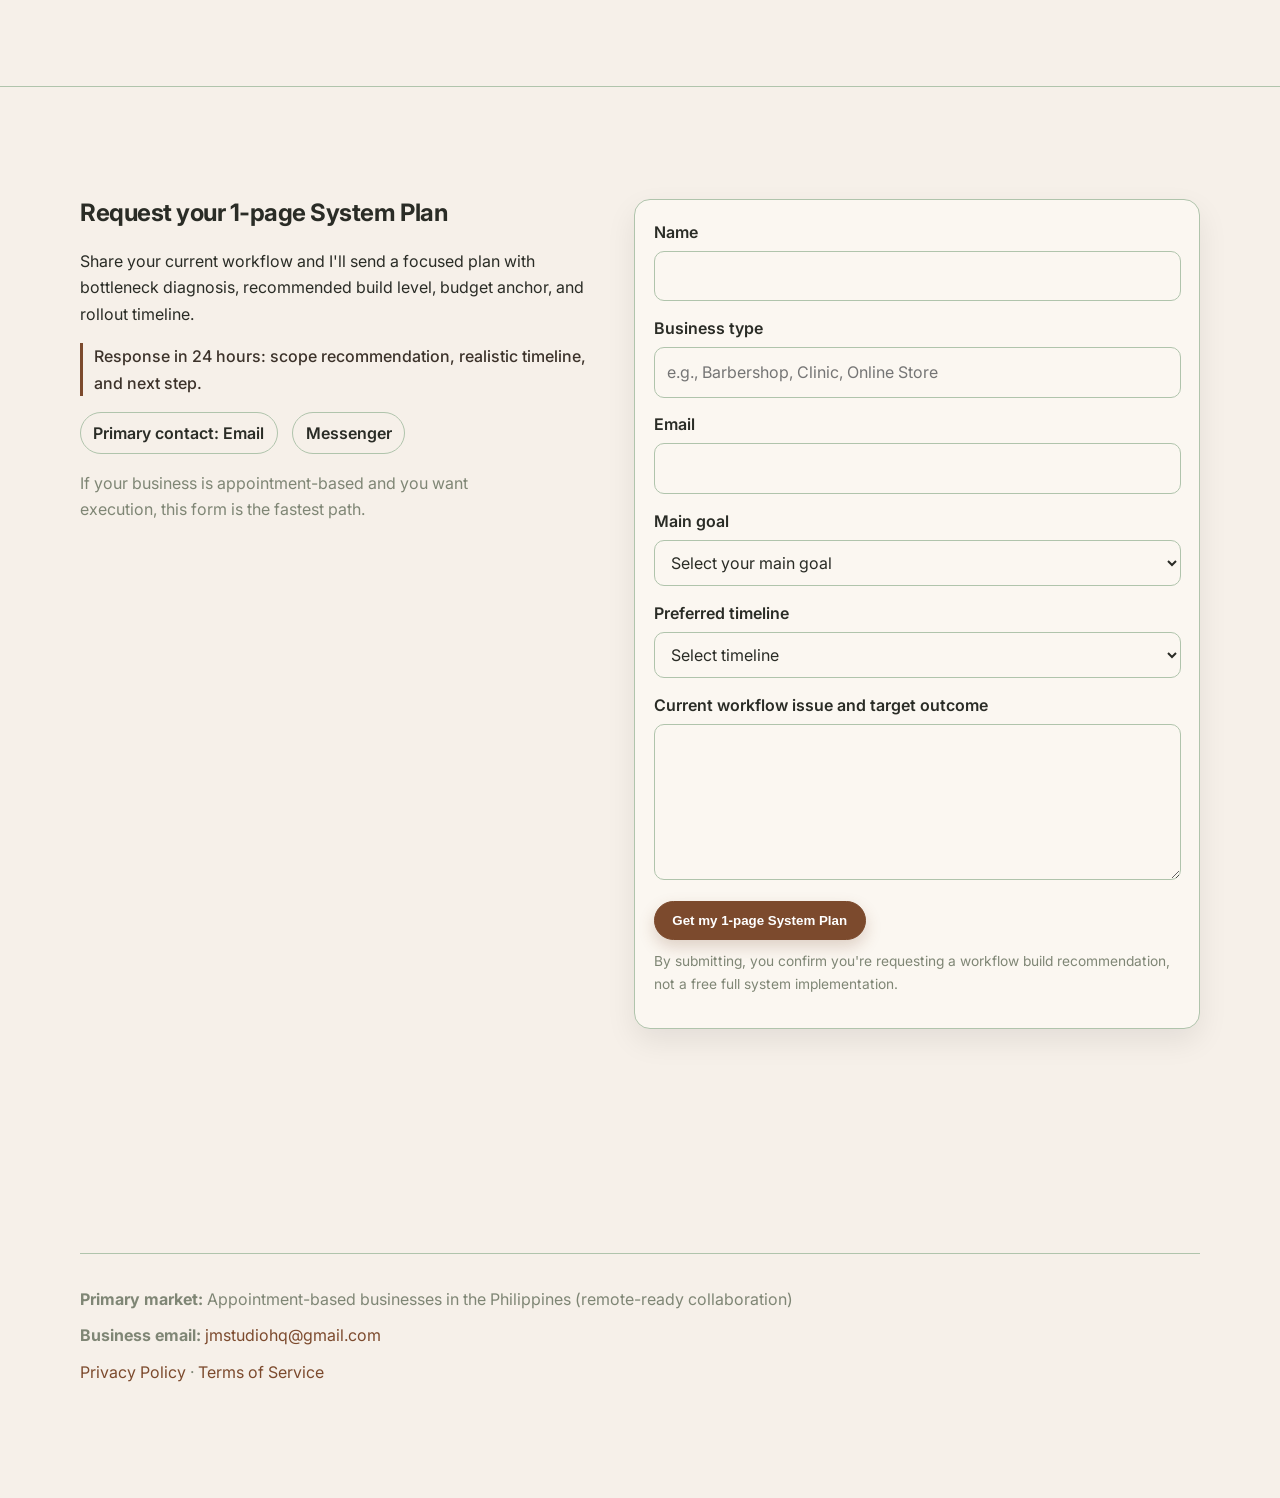
==== commit 0bd68509: "Add files via upload" ====
--- a/index.html
+++ b/index.html
@@ -1,328 +1,422 @@
-<!doctype html>
-<html lang="en">
-<head>
-  <meta charset="utf-8">
-  <meta name="viewport" content="width=device-width, initial-scale=1">
-  <meta name="description" content="JM Studio builds practical web systems, POS workflows, and automation tools for growing businesses.">
-  <title>JM Studio | Systems That Scale With Your Business</title>
-  <link rel="preconnect" href="https://fonts.googleapis.com">
-  <link rel="preconnect" href="https://fonts.gstatic.com" crossorigin>
-  <link href="https://fonts.googleapis.com/css2?family=Inter:wght@400;500;600;700;800&display=swap" rel="stylesheet">
-  <link rel="stylesheet" href="assets/css/styles.css">
-</head>
-<body>
-  <a class="skip-link" href="#main-content">Skip to content</a>
-
-  <header class="site-header" id="top">
-    <div class="container nav-wrap">
-      <a class="brand" href="#top" aria-label="JM Studio home">JM Studio</a>
-      <nav class="main-nav" aria-label="Main navigation">
-        <a href="#services">Services</a>
-        <a href="#demo">Demo</a>
-        <a href="#process">Process</a>
-        <a href="#about">About</a>
-        <a href="#contact" class="btn btn-small">Get your system plan</a>
-      </nav>
-    </div>
-  </header>
-
-  <main id="main-content">
-    <section class="hero section">
-      <div class="container hero-grid hero-emphasis">
-        <div class="hero-copy reveal">
-          <p class="eyebrow">Practical systems for real business operations</p>
-          <h1>We build systems, not just websites.</h1>
-          <p class="lead">JM Studio designs and develops custom web apps, POS workflows, and automations that help businesses respond faster, reduce manual work, and scale with confidence.</p>
-          <div class="hero-actions">
-            <a href="#contact" class="btn">Get your system plan</a>
-            <a href="primecut-demo/index.html?src=hero_demo" class="btn btn-ghost">Open live demo</a>
-          </div>
-          <ul class="trust-strip" aria-label="Core delivery strengths">
-            <li>Web applications</li>
-            <li>POS workflows</li>
-            <li>Tracking dashboards</li>
-            <li>Fast, practical delivery</li>
-          </ul>
-        </div>
-        <aside class="hero-note reveal" aria-label="Business system preview">
-          <p class="panel-label">System preview</p>
-          <h2>Simple setup. Real daily use.</h2>
-          <div class="mock-window">
-            <span class="dot"></span>
-            <span class="dot"></span>
-            <span class="dot"></span>
-            <div class="mock-row"></div>
-            <div class="mock-row short"></div>
-            <div class="mock-grid">
-              <div></div>
-              <div></div>
-              <div></div>
-            </div>
-          </div>
-          <ul>
-            <li>Clear system plan</li>
-            <li>Simple setup you can use daily</li>
-            <li>Faster follow-up with less manual work</li>
-          </ul>
-        </aside>
-      </div>
-    </section>
-
-    <section class="section start-strip-section">
-      <div class="container">
-        <div class="start-strip reveal" aria-label="Start here conversion flow">
-          <p class="panel-label">Start here</p>
-          <ol class="start-steps">
-            <li><strong>Tell me your problem</strong><span>Share your current process and what is slowing you down.</span></li>
-            <li><strong>Get a system recommendation</strong><span>We&apos;ll send a practical setup plan matched to your business needs.</span></li>
-            <li><strong>Launch practical setup</strong><span>We implement and get your system ready for daily use.</span></li>
-          </ol>
-          <p class="start-note">You get a response within 24 hours with suggested scope, timeline, and next action.</p>
-        </div>
-      </div>
-    </section>
-
-    <section class="section muted reveal" id="who-for">
-      <div class="container narrow">
-        <h2>Who it&apos;s for</h2>
-        <p>For businesses that need reliable systems to handle leads, operations, and day-to-day execution without unnecessary complexity.</p>
-      </div>
-    </section>
-
-    <section class="section" id="services">
-      <div class="container">
-        <h2 class="section-title reveal">Services</h2>
-        <p class="section-intro reveal">Choose the system that fits your current goal.</p>
-        <div class="card-grid">
-          <article class="card reveal">
-            <h3>Business Systems</h3>
-            <p>Stop losing customers because you reply too slowly or manually manage everything.</p>
-            <p>No more replying manually to every message.</p>
-            <ul>
-              <li>Landing pages</li>
-              <li>Booking and contact systems</li>
-              <li>Basic automation</li>
-            </ul>
-          </article>
-          <article class="card reveal">
-            <h3>Client Experience Systems</h3>
-            <p>Give your team and customers a clearer journey from inquiry to delivery.</p>
-            <ul>
-              <li>Booking and onboarding flows</li>
-              <li>Follow-up automation</li>
-              <li>Service process touchpoints</li>
-            </ul>
-          </article>
-          <article class="card reveal">
-            <h3>Custom Tools</h3>
-            <p>Replace messy spreadsheets and manual tracking with simple tools that actually make sense.</p>
-            <ul>
-              <li>Dashboards</li>
-              <li>Inventory tools</li>
-              <li>Tracking systems</li>
-            </ul>
-          </article>
-        </div>
-      </div>
-    </section>
-
-    <section class="section muted" id="packages">
-      <div class="container">
-        <h2 class="section-title reveal">Simple packages</h2>
-        <p class="section-intro reveal">Clear starting points so you can choose based on your current business priority.</p>
-        <div class="package-grid">
-          <article class="package-card reveal">
-            <p class="panel-label">Starter</p>
-            <h3>Lead Capture Setup</h3>
-            <p class="package-desc">For businesses that need a cleaner way to collect and respond to inquiries.</p>
-            <ul>
-              <li>Landing page + inquiry form</li>
-              <li>Basic lead tracking fields</li>
-              <li>Clear CTA and response flow</li>
-            </ul>
-            <a href="#contact" class="btn btn-small">Get your system plan</a>
-          </article>
-          <article class="package-card package-featured reveal">
-            <p class="panel-label">Growth</p>
-            <h3>Booking + Admin Flow</h3>
-            <p class="package-desc">For businesses that want fewer missed leads and faster day-to-day follow-up.</p>
-            <ul>
-              <li>Booking form workflow</li>
-              <li>Simple admin status view</li>
-              <li>Operational summary insights</li>
-            </ul>
-            <a href="#contact" class="btn btn-small">Get your system plan</a>
-          </article>
-          <article class="package-card reveal">
-            <p class="panel-label">Custom</p>
-            <h3>Business Process System</h3>
-            <p class="package-desc">For teams that need a tailored setup around their specific workflow.</p>
-            <ul>
-              <li>Custom process mapping</li>
-              <li>Workflow automation touches</li>
-              <li>Implementation guidance</li>
-            </ul>
-            <a href="#contact" class="btn btn-small">Get your system plan</a>
-          </article>
-        </div>
-      </div>
-    </section>
-
-    <section class="section muted" id="demo">
-      <div class="container demo-wrap reveal">
-        <div class="demo-media" role="img" aria-label="PrimeCut Barbershop demo system preview">
-          <div class="demo-top">
-            <span></span>
-            <span></span>
-            <span></span>
-          </div>
-          <span>PrimeCut business system</span>
-          <ul class="demo-points">
-            <li>Customer booking form</li>
-            <li>Admin operations dashboard</li>
-            <li>Daily booking and sales summary</li>
-          </ul>
-        </div>
-        <div class="demo-copy">
-          <h2>Try a live business system demo</h2>
-          <p>PrimeCut Barbershop is a realistic working demo that shows how a small business can accept bookings, manage status, and track expected sales in one simple flow.</p>
-          <p class="demo-caption">Use this in client calls to show real outcomes, not just a design mockup.</p>
-          <p class="demo-flow"><strong>Suggested flow:</strong> Landing &rarr; Booking &rarr; Admin Dashboard</p>
-          <ul class="demo-proves">
-            <li>Proves customer-to-admin workflow is usable</li>
-            <li>Shows persistence and real operations behavior</li>
-            <li>Demonstrates measurable business value</li>
-          </ul>
-          <div class="demo-actions">
-            <a href="index.html?src=demo_section#contact" class="btn btn-small">Get your system plan</a>
-            <a href="primecut-demo/booking.html?src=demo_section" class="btn btn-small btn-ghost">Open booking form</a>
-            <a href="primecut-demo/admin.html?src=demo_section" class="btn btn-small btn-ghost">Open admin dashboard</a>
-          </div>
-        </div>
-      </div>
-    </section>
-
-    <section class="section" id="credibility">
-      <div class="container">
-        <h2 class="section-title reveal">Why businesses choose JM Studio</h2>
-        <p class="section-intro reveal">Clear communication, practical build decisions, and systems that are designed for daily use.</p>
-        <div class="proof-grid">
-          <article class="proof-card reveal">
-            <h3>Business-first builds</h3>
-            <p>We focus on solving operations and lead flow problems first, then design around what your team actually needs to do.</p>
-          </article>
-          <article class="proof-card reveal">
-            <h3>Simple handoff</h3>
-            <p>You get a setup that is easy to run without technical staff, with clear next steps for your day-to-day workflow.</p>
-          </article>
-          <article class="proof-card reveal">
-            <h3>Practical speed</h3>
-            <p>We prioritize fast progress with clear milestones, so you can start using the system and seeing value quickly.</p>
-          </article>
-        </div>
-        <article class="case-block reveal" aria-label="Mini case-style example">
-          <p class="panel-label">Mini case example</p>
-          <h3>Problem to outcome</h3>
-          <p><strong>Problem:</strong> Missed inquiries and manual follow-ups were slowing down customer response.</p>
-          <p><strong>Solution:</strong> Introduced a simple booking + admin tracking flow with status visibility.</p>
-          <p><strong>Outcome:</strong> Faster response, fewer missed leads, and clearer daily operations for the owner.</p>
-        </article>
-      </div>
-    </section>
-
-    <section class="section" id="process">
-      <div class="container">
-        <h2 class="section-title reveal">Process</h2>
-        <div class="step-grid">
-          <article class="step reveal">
-            <span class="step-num">01</span>
-            <h3>Talk</h3>
-            <p>Understand the problem.</p>
-          </article>
-          <article class="step reveal">
-            <span class="step-num">02</span>
-            <h3>Build</h3>
-            <p>Create a simple system.</p>
-          </article>
-          <article class="step reveal">
-            <span class="step-num">03</span>
-            <h3>Launch</h3>
-            <p>Deploy and make it usable.</p>
-          </article>
-        </div>
-      </div>
-    </section>
-
-    <section class="section muted reveal" id="about">
-      <div class="container narrow">
-        <h2>About</h2>
-        <p>I&apos;m Jeffmathew Garcia, founder of JM Studio. We build practical business systems that teams can actually use daily, from customer capture and booking flows to internal tracking and automation.</p>
-      </div>
-    </section>
-
-    <section class="section cta-section" id="contact">
-      <div class="container contact-wrap reveal">
-        <div class="contact-copy">
-          <h2>Let&apos;s build something that works.</h2>
-          <p>Tell me what you need — I’ll reply with a practical system plan you can actually use.</p>
-          <p class="response-note">Expected response: within 24 hours with recommended scope, timeline, and next step.</p>
-          <div class="quick-links">
-            <a href="mailto:jmstudiohq@gmail.com" class="quick-link">Email</a>
-            <!-- Replace with your actual Messenger username if needed -->
-            <a href="https://m.me/jepmachu" target="_blank" rel="noopener noreferrer" class="quick-link">Messenger</a>
-          </div>
-          <p class="contact-trust">No long process. Just a clear plan and practical execution.</p>
-        </div>
-        <form class="contact-form" action="https://formspree.io/f/mdayprkg" method="POST">
-          <label for="name">Name</label>
-          <input id="name" name="name" type="text" required>
-
-          <label for="business-type">Business type</label>
-          <input id="business-type" name="business_type" type="text" placeholder="e.g., Barbershop, Clinic, Online Store" required>
-
-          <label for="email">Email</label>
-          <input id="email" name="email" type="email" required>
-
-          <label for="main-goal">Main goal</label>
-          <select id="main-goal" name="main_goal" required>
-            <option value="">Select your main goal</option>
-            <option value="Get more bookings">Get more bookings</option>
-            <option value="Faster follow-up">Faster follow-up</option>
-            <option value="Track operations">Track operations</option>
-            <option value="Need advice">Need advice on what to build</option>
-          </select>
-
-          <label for="timeline">Preferred timeline</label>
-          <select id="timeline" name="preferred_timeline" required>
-            <option value="">Select timeline</option>
-            <option value="ASAP">ASAP</option>
-            <option value="Within 2 weeks">Within 2 weeks</option>
-            <option value="Within 1 month">Within 1 month</option>
-            <option value="Just exploring">Just exploring for now</option>
-          </select>
-
-          <label for="message">What do you need?</label>
-          <textarea id="message" name="message" rows="5" required></textarea>
-
-          <input type="hidden" name="_subject" value="New website inquiry from JM Studio">
-          <input type="hidden" name="lead_source" value="website_main">
-          <input type="hidden" name="page_variant" value="conversion_quick_win_v1">
-          <input type="hidden" name="referrer" id="referrer-field" value="">
-          <input type="hidden" name="landing_path" id="landing-path-field" value="">
-          <input type="hidden" name="campaign_source" id="campaign-source-field" value="">
-
-          <button type="submit" class="btn">Get your system plan</button>
-          <p class="form-note">This form sends directly to Formspree and will notify you by email. Short messages are fine — We will help structure the plan with you.</p>
-        </form>
-      </div>
-    </section>
-  </main>
-
-  <div class="mobile-cta" aria-label="Quick contact actions">
-    <a href="index.html?src=mobile_cta#contact" class="btn btn-small">Get your system plan</a>
-    <a href="mailto:jmstudiohq@gmail.com" class="btn btn-small btn-ghost">Email</a>
-  </div>
-
-  <script src="assets/js/main.js"></script>
-</body>
-</html>
+<!doctype html>
+<html lang="en">
+<head>
+  <meta charset="utf-8">
+  <meta name="viewport" content="width=device-width, initial-scale=1">
+  <meta name="description" content="Founder-led systems studio for appointment-based businesses in the Philippines. We build lead capture, booking, and admin workflows that reduce missed leads and speed follow-up.">
+  <meta name="robots" content="index,follow">
+  <meta name="author" content="Jeffmathew Garcia">
+  <meta name="theme-color" content="#0f172a">
+  <link rel="canonical" href="https://jmstudiodev.netlify.app/">
+  <meta property="og:type" content="website">
+  <meta property="og:site_name" content="JM Studio">
+  <meta property="og:title" content="JM Studio | Founder-Led Booking & Operations Systems">
+  <meta property="og:description" content="For appointment-based businesses in the Philippines: lead capture, booking, and admin workflows built for daily use.">
+  <meta property="og:url" content="https://jmstudiodev.netlify.app/">
+  <meta property="og:image" content="https://jmstudiodev.netlify.app/assets/jmstudio-og-image.png">
+  <meta property="og:image:secure_url" content="https://jmstudiodev.netlify.app/assets/jmstudio-og-image.png">
+  <meta property="og:image:width" content="1200">
+  <meta property="og:image:height" content="630">
+  <meta property="og:image:alt" content="JM Studio social preview banner">
+  <meta name="twitter:card" content="summary_large_image">
+  <meta name="twitter:title" content="JM Studio | Founder-Led Booking & Operations Systems">
+  <meta name="twitter:description" content="For appointment-based businesses in the Philippines: lead capture, booking, and admin workflows built for daily use.">
+  <meta name="twitter:url" content="https://jmstudiodev.netlify.app/">
+  <meta name="twitter:image" content="https://jmstudiodev.netlify.app/assets/jmstudio-og-image.png">
+  <title>JM Studio | Systems for Appointment-Based Businesses in PH</title>
+  <link rel="preconnect" href="https://fonts.googleapis.com">
+  <link rel="preconnect" href="https://fonts.gstatic.com" crossorigin>
+  <link href="https://fonts.googleapis.com/css2?family=Inter:wght@400;500;600;700;800&display=swap" rel="stylesheet">
+  <link rel="stylesheet" href="assets/css/styles.css">
+</head>
+<body>
+  <a class="skip-link" href="#main-content">Skip to content</a>
+
+  <header class="site-header" id="top">
+    <div class="container nav-wrap">
+      <a class="brand" href="#top" aria-label="JM Studio home">
+        <img class="brand-logo brand-logo-light" src="assets/images/logos/jmstudio-lightmode-withname-transparent.png" alt="JM Studio logo">
+        <img class="brand-logo brand-logo-dark" src="assets/images/logos/jmstudio-darkmode-withname-transparent.png" alt="JM Studio logo">
+      </a>
+      <nav class="main-nav" aria-label="Main navigation">
+        <a href="#offer-ladder">Offers</a>
+        <a href="#case-studies">Case studies</a>
+        <a href="#process">Process</a>
+        <a href="#fit">Fit check</a>
+        <a href="#contact" class="btn btn-small">Get 1-page System Plan</a>
+      </nav>
+      <button class="theme-toggle" type="button" data-theme-toggle aria-label="Toggle color theme" aria-pressed="false">Dark mode</button>
+    </div>
+  </header>
+
+  <main id="main-content">
+    <section class="hero section section--hero">
+      <div class="container hero-grid">
+        <div class="hero-copy reveal">
+          <p class="eyebrow">Founder-led systems studio for appointment-based businesses in the Philippines</p>
+          <h1>Turn missed inquiries into confirmed bookings in 14-30 days.</h1>
+          <p class="lead">I build your lead capture, booking, and admin workflow as one connected system, so your team replies faster, tracks every inquiry, and runs daily operations without spreadsheet chaos.</p>
+          <div class="hero-actions">
+            <a href="#contact" class="btn">Get your 1-page System Plan</a>
+            <a href="#case-studies" class="btn btn-ghost">See proof and results</a>
+          </div>
+          <ul class="trust-strip" aria-label="Core operating outcomes">
+            <li>Fewer missed leads</li>
+            <li>Faster first response</li>
+            <li>Clear daily status visibility</li>
+            <li>Founder-led build and handoff</li>
+          </ul>
+        </div>
+        <aside class="hero-note reveal" aria-label="Business system preview">
+          <p class="panel-label">What you get</p>
+          <h2>1-page System Plan within 24 hours</h2>
+          <div class="mock-window">
+            <span class="dot"></span>
+            <span class="dot"></span>
+            <span class="dot"></span>
+            <div class="mock-row"></div>
+            <div class="mock-row short"></div>
+            <div class="mock-grid">
+              <div></div>
+              <div></div>
+              <div></div>
+            </div>
+          </div>
+          <ul>
+            <li>Current bottleneck diagnosis</li>
+            <li>Recommended build scope and timeline</li>
+            <li>Priority actions to stop lead leakage</li>
+          </ul>
+        </aside>
+      </div>
+    </section>
+
+    <section class="section section--start">
+      <div class="container">
+        <div class="start-flow reveal" aria-label="Start here conversion flow">
+          <p class="panel-label">How this works</p>
+          <ol class="start-steps">
+            <li><strong>Submit your current workflow</strong><span>Tell me where leads are lost: inquiry, follow-up, booking, or status handling.</span></li>
+            <li><strong>Receive your 1-page System Plan</strong><span>I send scope, timeline, and build recommendation matched to your volume and team setup.</span></li>
+            <li><strong>Ship and deploy</strong><span>We launch a usable version fast, then improve based on real usage data.</span></li>
+          </ol>
+          <p class="start-note">No vague proposal decks. Just a clear plan, budget direction, and execution path.</p>
+        </div>
+      </div>
+    </section>
+
+    <section class="section section--authority">
+      <div class="container">
+        <h2 class="section-title reveal">Authority and delivery standards</h2>
+        <div class="authority-list">
+          <article class="authority-item reveal">
+            <p class="panel-label">Response SLA</p>
+            <h3>24-hour plan turnaround</h3>
+            <p>Qualified inquiries receive a 1-page System Plan with scope direction, timeline, and budget anchor within one business day.</p>
+          </article>
+          <article class="authority-item reveal">
+            <p class="panel-label">Execution model</p>
+            <h3>Founder-led from scope to launch</h3>
+            <p>You coordinate with one accountable builder from workflow diagnosis through implementation and rollout support.</p>
+          </article>
+          <article class="authority-item reveal">
+            <p class="panel-label">Operating focus</p>
+            <h3>Built for appointment operations</h3>
+            <p>Every module targets a measurable operating step: inquiry capture, booking confirmation, status progression, or follow-up control.</p>
+          </article>
+        </div>
+      </div>
+    </section>
+
+    <section class="section muted reveal" id="who-for">
+      <div class="container narrow">
+        <h2>Who this is built for</h2>
+        <p>Appointment-based service businesses in the Philippines: clinics, salons, beauty studios, barbershops, repair teams, and home-service operators that need faster follow-up, cleaner booking flow, and reliable admin visibility.</p>
+      </div>
+    </section>
+
+    <section class="section section--offer" id="offer-ladder">
+      <div class="container">
+        <h2 class="section-title reveal">Offer ladder</h2>
+        <p class="section-intro reveal">Three build levels based on your current bottleneck, team capacity, and booking volume.</p>
+        <div class="package-grid">
+          <article class="package-card reveal">
+            <p class="panel-label">Foundation</p>
+            <h3>Lead Capture Foundation</h3>
+            <p class="package-desc"><strong>Starting at PHP 35,000</strong></p>
+            <p>For teams still using chat threads and manual notes for inquiries.</p>
+            <ul>
+              <li><strong>Who it&apos;s for:</strong> Owners with inconsistent inquiry handling</li>
+              <li><strong>Build:</strong> Conversion page, structured inquiry form, lead routing basics</li>
+              <li><strong>Expected outcome:</strong> More complete inquiry data and faster first response</li>
+              <li><strong>Timeline:</strong> 7-10 working days</li>
+            </ul>
+            <a href="#contact" class="btn btn-small">Get 1-page System Plan</a>
+          </article>
+          <article class="package-card package-featured reveal">
+            <p class="panel-label">Operations</p>
+            <h3>Booking + Admin Operations</h3>
+            <p class="package-desc"><strong>Starting at PHP 85,000</strong></p>
+            <p>For teams missing bookings because follow-up and status updates are scattered.</p>
+            <ul>
+              <li><strong>Who it&apos;s for:</strong> Teams with recurring no-shows, missed callbacks, or duplicate logs</li>
+              <li><strong>Build:</strong> Booking workflow, admin dashboard, status tracking, summary reporting</li>
+              <li><strong>Expected outcome:</strong> Fewer missed leads and clearer daily operations</li>
+              <li><strong>Timeline:</strong> 14-21 days</li>
+            </ul>
+            <a href="#contact" class="btn btn-small">Get 1-page System Plan</a>
+          </article>
+          <article class="package-card reveal">
+            <p class="panel-label">Custom System</p>
+            <h3>End-to-End Process System</h3>
+            <p class="package-desc"><strong>Starting at PHP 150,000</strong></p>
+            <p>For operators with multi-step workflows that need integrated handoffs and decision support.</p>
+            <ul>
+              <li><strong>Who it&apos;s for:</strong> Growing teams managing multiple services or branches</li>
+              <li><strong>Build:</strong> Full workflow mapping, custom modules, automation triggers, rollout plan</li>
+              <li><strong>Expected outcome:</strong> Lower admin overhead and better operational control</li>
+              <li><strong>Timeline:</strong> Scoped by complexity</li>
+            </ul>
+            <a href="#contact" class="btn btn-small">Get 1-page System Plan</a>
+          </article>
+        </div>
+      </div>
+    </section>
+
+    <section class="section section--cases" id="case-studies">
+      <div class="container">
+        <h2 class="section-title reveal">Case studies and system implementations</h2>
+        <p class="section-intro reveal">Each entry is labeled by project type and framed around what the workflow is built to improve.</p>
+        <div class="case-stack">
+          <article class="proof-item reveal">
+            <p class="panel-label">Sample System Build · Appointment intake and booking flow</p>
+            <h3>From slow chat replies to structured booking flow</h3>
+            <ul class="proof-list">
+              <li><strong>Problem:</strong> Inquiries were handled in DMs with no queue, causing delayed replies and lost follow-up context.</li>
+              <li><strong>System built:</strong> Conversion-focused inquiry page, booking form with qualification fields, and admin status board.</li>
+              <li><strong>What this system is designed to improve:</strong> Faster first response, more complete inquiry submissions, and clearer daily follow-up tracking.</li>
+            </ul>
+            <a href="primecut-demo/booking.html?src=case_01" class="link-inline">View booking workflow sample</a>
+          </article>
+          <article class="proof-item reveal">
+            <p class="panel-label">Concept Implementation · Operations dashboard workflow</p>
+            <h3>From spreadsheet tracking to daily operations visibility</h3>
+            <ul class="proof-list">
+              <li><strong>Problem:</strong> Team tracked booking status and service progress across scattered spreadsheets, creating duplicate updates and missed callbacks.</li>
+              <li><strong>System built:</strong> Unified admin dashboard with status pipeline, daily summary view, and searchable records.</li>
+              <li><strong>What this system is designed to improve:</strong> Lower admin update workload, fewer missed callbacks, and clearer handoff visibility for operators.</li>
+            </ul>
+            <a href="primecut-demo/admin.html?src=case_02" class="link-inline">View admin workflow sample</a>
+          </article>
+          <article class="proof-item reveal">
+            <p class="panel-label">Sample System Build · Founder-led delivery model</p>
+            <h3>How builds are delivered</h3>
+            <ul class="proof-list">
+              <li><strong>Problem:</strong> Projects fail when scope, handoff, and ownership are unclear between strategy and implementation.</li>
+              <li><strong>System built:</strong> Founder-led workflow from diagnosis to launch with defined modules, rollout sequencing, and operator onboarding support.</li>
+              <li><strong>What this system is designed to improve:</strong> Clearer project execution, faster usable launch, and fewer delivery misunderstandings.</li>
+            </ul>
+            <a href="#contact" class="link-inline">Request your build roadmap</a>
+          </article>
+        </div>
+      </div>
+    </section>
+
+    <section class="section section--demo" id="demo">
+      <div class="container">
+        <h2 class="section-title reveal">Live workflow demonstration</h2>
+        <p class="section-intro reveal">See how inquiry capture, booking, and admin operations connect inside one system.</p>
+        <div class="demo-wrap reveal">
+        <div class="demo-aside" role="img" aria-label="PrimeCut Barbershop demo system preview">
+          <div class="demo-top">
+            <span></span>
+            <span></span>
+            <span></span>
+          </div>
+          <span>PrimeCut business system</span>
+          <ul class="demo-points">
+            <li>Customer booking form</li>
+            <li>Admin operations dashboard</li>
+            <li>Daily booking and sales summary</li>
+          </ul>
+        </div>
+        <div class="demo-copy">
+          <h2>Inspect the workflow before you inquire</h2>
+          <p>This demo shows the exact system pattern used for appointment-based businesses: customer intake, booking confirmation, and internal status management.</p>
+          <p class="demo-caption">Use this to evaluate if the workflow model fits your operations before requesting a build plan.</p>
+          <p class="demo-flow"><strong>Suggested flow:</strong> Landing &rarr; Booking &rarr; Admin Dashboard</p>
+          <ul class="demo-proves">
+            <li>Shows lead data structure from first submission</li>
+            <li>Demonstrates booking-to-status lifecycle handling</li>
+            <li>Validates operator visibility for daily decision-making</li>
+          </ul>
+          <div class="demo-actions">
+            <a href="#contact" class="btn btn-small">Get 1-page System Plan</a>
+            <a href="primecut-demo/booking.html?src=demo_section" class="btn btn-small btn-ghost">View booking workflow</a>
+            <a href="primecut-demo/admin.html?src=demo_section" class="btn btn-small btn-ghost">View admin workflow</a>
+          </div>
+        </div>
+        </div>
+      </div>
+    </section>
+
+    <section class="section section--values" id="credibility">
+      <div class="container">
+        <h2 class="section-title reveal">Why owners choose a founder-led build</h2>
+        <p class="section-intro reveal">You work directly with the person designing the system logic and implementing the workflow.</p>
+        <div class="values-grid">
+          <article class="value-item reveal">
+            <h3>Direct accountability</h3>
+            <p>No handoff chain between sales and delivery. Scope decisions, implementation, and revisions stay aligned from day one.</p>
+          </article>
+          <article class="value-item reveal">
+            <h3>Workflow-first architecture</h3>
+            <p>Every module is tied to an operations step: inquiry, booking, fulfillment status, or reporting decision.</p>
+          </article>
+          <article class="value-item reveal">
+            <h3>Fast usable release</h3>
+            <p>First usable version launches quickly, then evolves using real bottleneck feedback from your team.</p>
+          </article>
+        </div>
+      </div>
+    </section>
+
+    <section class="section muted" id="testimonials">
+      <div class="container">
+        <h2 class="section-title reveal">Client feedback and operating signals</h2>
+        <p class="section-intro reveal">Feedback is collected after delivery and paired with workflow outcomes where available.</p>
+        <p class="section-note reveal">Reference details can be discussed during qualified project calls.</p>
+        <div class="testimonial-grid">
+          <article class="testimonial-item reveal">
+            <p class="testimonial-quote">&ldquo;The system is clean, detailed, and easy to understand.&rdquo;</p>
+            <p class="testimonial-meta"><strong>Hershey</strong> &middot; Student Monitoring Project</p>
+          </article>
+          <article class="testimonial-item reveal">
+            <p class="testimonial-quote">The booking flow made it easier for clients to submit complete details in one go, instead of back-and-forth messaging.</p>
+            <p class="testimonial-meta"><strong>Client feedback</strong> &middot; Service Booking Workflow</p>
+          </article>
+          <article class="testimonial-item reveal">
+            <p class="testimonial-quote">The dashboard structure gave the team a clearer daily view of what needs follow-up and what is already resolved.</p>
+            <p class="testimonial-meta"><strong>Client feedback</strong> &middot; Operations Dashboard Build</p>
+          </article>
+          <article class="testimonial-item reveal">
+            <p class="testimonial-quote">Teams usually report smoother handoffs after replacing scattered spreadsheets with one shared workflow view.</p>
+            <p class="testimonial-meta"><strong>Observed pattern</strong> &middot; Post-launch support cycles</p>
+          </article>
+        </div>
+      </div>
+    </section>
+
+    <section class="section" id="process">
+      <div class="container">
+        <h2 class="section-title reveal">Process</h2>
+        <div class="step-grid">
+          <article class="step reveal">
+            <span class="step-num">01</span>
+            <h3>Diagnose</h3>
+            <p>Map where inquiries are dropped and where manual steps slow your team down.</p>
+          </article>
+          <article class="step reveal">
+            <span class="step-num">02</span>
+            <h3>Build</h3>
+            <p>Implement your scoped workflow with clear module outcomes and weekly delivery checkpoints.</p>
+          </article>
+          <article class="step reveal">
+            <span class="step-num">03</span>
+            <h3>Operationalize</h3>
+            <p>Launch with onboarding, usage guidance, and iteration priorities based on real team usage.</p>
+          </article>
+        </div>
+      </div>
+    </section>
+
+    <section class="section muted reveal" id="fit">
+      <div class="container narrow">
+        <h2>Fit check before you apply</h2>
+        <p><strong>Best fit:</strong> You run an appointment-based business, you have recurring inquiry volume, and you need a system your team can use daily without technical overhead.</p>
+        <p><strong>Not a fit right now:</strong> You only need a visual brochure site, want same-day rush delivery, or are not ready to invest in workflow implementation.</p>
+        <p><strong>What to expect:</strong> Clear scope, direct communication with me as founder-builder, and timeline commitments based on actual complexity.</p>
+      </div>
+    </section>
+
+    <section class="section reveal" id="about">
+      <div class="container narrow">
+        <h2>Founder-led by design</h2>
+        <p>I&apos;m Jeffmathew Garcia, founder of JM Studio. I work directly with owners and operators to design and build systems that improve inquiry handling, booking reliability, and operational visibility.</p>
+        <p>You are not passed between strategy and delivery teams. The same person who diagnoses your bottleneck builds the system and supports your rollout.</p>
+      </div>
+    </section>
+
+    <section class="section cta-section" id="contact">
+      <div class="container contact-wrap reveal">
+        <div class="contact-copy">
+          <h2>Request your 1-page System Plan</h2>
+          <p>Share your current workflow and I&apos;ll send a focused plan with bottleneck diagnosis, recommended build level, budget anchor, and rollout timeline.</p>
+          <p class="response-note">Response in 24 hours: scope recommendation, realistic timeline, and next step.</p>
+          <div class="quick-links">
+            <a href="mailto:jmstudiohq@gmail.com" class="quick-link">Primary contact: Email</a>
+            <a href="https://m.me/jepmachu" target="_blank" rel="noopener noreferrer" class="quick-link">Messenger</a>
+          </div>
+          <p class="contact-trust">If your business is appointment-based and you want execution, this form is the fastest path.</p>
+        </div>
+        <form class="contact-form" action="https://formspree.io/f/mdayprkg" method="POST">
+          <label for="name">Name</label>
+          <input id="name" name="name" type="text" required>
+
+          <label for="business-type">Business type</label>
+          <input id="business-type" name="business_type" type="text" placeholder="e.g., Barbershop, Clinic, Online Store" required>
+
+          <label for="email">Email</label>
+          <input id="email" name="email" type="email" required>
+
+          <label for="main-goal">Main goal</label>
+          <select id="main-goal" name="main_goal" required>
+            <option value="">Select your main goal</option>
+            <option value="Get more bookings">Get more bookings</option>
+            <option value="Faster follow-up">Faster follow-up</option>
+            <option value="Track operations">Track operations</option>
+            <option value="Need advice">Need advice on what to build</option>
+          </select>
+
+          <label for="timeline">Preferred timeline</label>
+          <select id="timeline" name="preferred_timeline" required>
+            <option value="">Select timeline</option>
+            <option value="ASAP">ASAP</option>
+            <option value="Within 2 weeks">Within 2 weeks</option>
+            <option value="Within 1 month">Within 1 month</option>
+            <option value="Just exploring">Just exploring for now</option>
+          </select>
+
+          <label for="message">Current workflow issue and target outcome</label>
+          <textarea id="message" name="message" rows="5" required></textarea>
+
+          <input type="hidden" name="_subject" value="1-page System Plan request - JM Studio">
+          <input type="hidden" name="lead_source" value="website_main">
+          <input type="hidden" name="page_variant" value="systems_studio_v2_founder_led">
+          <input type="hidden" name="referrer" id="referrer-field" value="">
+          <input type="hidden" name="landing_path" id="landing-path-field" value="">
+          <input type="hidden" name="campaign_source" id="campaign-source-field" value="">
+
+          <button type="submit" class="btn">Get my 1-page System Plan</button>
+          <p class="form-note">By submitting, you confirm you&apos;re requesting a workflow build recommendation, not a free full system implementation.</p>
+        </form>
+      </div>
+    </section>
+
+    <section class="section trust-footer-section">
+      <div class="container trust-footer">
+        <p><strong>Primary market:</strong> Appointment-based businesses in the Philippines (remote-ready collaboration)</p>
+        <p><strong>Business email:</strong> <a href="mailto:jmstudiohq@gmail.com">jmstudiohq@gmail.com</a></p>
+        <p><a href="privacy.html">Privacy Policy</a> &middot; <a href="terms.html">Terms of Service</a></p>
+      </div>
+    </section>
+  </main>
+
+  <div class="mobile-cta" aria-label="Quick contact actions">
+    <a href="index.html?src=mobile_cta#contact" class="btn btn-small">Get 1-page System Plan</a>
+    <a href="mailto:jmstudiohq@gmail.com" class="btn btn-small btn-ghost">Email</a>
+  </div>
+
+  <script src="assets/js/main.js"></script>
+</body>
+</html>
--- a/assets/css/styles.css
+++ b/assets/css/styles.css
@@ -1,714 +1,1038 @@
-:root {
-  --bg: #ffffff;
-  --bg-muted: #f4f6f5;
-  --text: #101312;
-  --text-soft: #4a5450;
-  --line: #d4ddd8;
-  --accent: #0f766e;
-  --accent-dark: #0b5a54;
-  --radius: 16px;
-  --radius-sm: 12px;
-  --shadow: 0 12px 30px rgba(16, 19, 18, 0.08);
-  --container: 1120px;
-}
-
-*,
-*::before,
-*::after {
-  box-sizing: border-box;
-}
-
-html {
-  scroll-behavior: smooth;
-}
-
-body {
-  margin: 0;
-  font-family: "Inter", sans-serif;
-  color: var(--text);
-  background: var(--bg);
-  line-height: 1.65;
-  text-rendering: optimizeLegibility;
-}
-
-a {
-  color: var(--accent);
-  text-decoration: none;
-}
-
-a:hover {
-  text-decoration: underline;
-}
-
-.container {
-  width: min(100% - 2rem, var(--container));
-  margin-inline: auto;
-}
-
-.narrow {
-  max-width: 740px;
-}
-
-.section {
-  padding: 5.2rem 0;
-}
-
-.muted {
-  background: var(--bg-muted);
-}
-
-.section-title {
-  margin-top: 0;
-  margin-bottom: 0.8rem;
-  font-size: clamp(1.75rem, 2.4vw, 2.25rem);
-}
-
-.section-intro {
-  margin: 0 0 1.7rem;
-  color: var(--text-soft);
-  max-width: 48ch;
-}
-
-.site-header {
-  position: sticky;
-  top: 0;
-  z-index: 20;
-  background: rgba(255, 255, 255, 0.9);
-  backdrop-filter: blur(10px);
-  border-bottom: 1px solid var(--line);
-}
-
-.nav-wrap {
-  min-height: 68px;
-  display: flex;
-  align-items: center;
-  justify-content: space-between;
-  gap: 1rem;
-}
-
-.brand {
-  font-weight: 800;
-  letter-spacing: -0.015em;
-  color: var(--text);
-}
-
-.main-nav {
-  display: none;
-  align-items: center;
-  gap: 1rem;
-}
-
-.main-nav a {
-  color: var(--text);
-  font-weight: 500;
-}
-
-.hero {
-  padding-top: 4.7rem;
-}
-
-.hero-grid {
-  display: grid;
-  gap: 1.7rem;
-}
-
-.hero-emphasis {
-  border: 1px solid #dbe4df;
-  border-radius: var(--radius);
-  background: linear-gradient(140deg, #ffffff 0%, #f6f9f7 65%, #edf3f0 100%);
-  box-shadow: var(--shadow);
-  padding: 1.1rem;
-}
-
-.eyebrow {
-  margin: 0 0 0.75rem;
-  color: var(--accent);
-  font-weight: 700;
-  text-transform: uppercase;
-  letter-spacing: 0.06em;
-  font-size: 0.78rem;
-}
-
-h1,
-h2,
-h3 {
-  line-height: 1.2;
-  letter-spacing: -0.02em;
-}
-
-h1 {
-  margin: 0 0 0.9rem;
-  font-size: clamp(2rem, 5.2vw, 3.25rem);
-  max-width: 14ch;
-  font-weight: 800;
-}
-
-.lead {
-  font-size: clamp(1rem, 2vw, 1.15rem);
-  color: var(--text-soft);
-  max-width: 54ch;
-}
-
-.hero-actions {
-  margin-top: 1.5rem;
-  display: flex;
-  flex-wrap: wrap;
-  gap: 0.75rem;
-}
-
-.trust-strip {
-  list-style: none;
-  margin: 1rem 0 0;
-  padding: 0;
-  display: flex;
-  flex-wrap: wrap;
-  gap: 0.55rem;
-}
-
-.trust-strip li {
-  font-size: 0.8rem;
-  font-weight: 600;
-  color: #2d3a36;
-  border: 1px solid var(--line);
-  background: #fff;
-  border-radius: 999px;
-  padding: 0.35rem 0.7rem;
-}
-
-.hero-note {
-  border: 1px solid var(--line);
-  border-radius: var(--radius);
-  padding: 1.25rem 1.1rem;
-  background: #fff;
-  box-shadow: var(--shadow);
-}
-
-.panel-label {
-  margin: 0 0 0.45rem;
-  color: var(--accent);
-  font-size: 0.78rem;
-  letter-spacing: 0.04em;
-  text-transform: uppercase;
-  font-weight: 700;
-}
-
-.hero-note h2 {
-  margin-top: 0;
-  margin-bottom: 0.8rem;
-  font-size: 1.08rem;
-}
-
-.mock-window {
-  border: 1px solid #d6dfdb;
-  background: linear-gradient(180deg, #f9fbfa, #f1f5f3);
-  border-radius: var(--radius-sm);
-  padding: 0.7rem;
-  margin-bottom: 0.8rem;
-}
-
-.dot {
-  display: inline-block;
-  width: 8px;
-  height: 8px;
-  border-radius: 999px;
-  margin-right: 0.25rem;
-  background: #b6c4be;
-}
-
-.mock-row {
-  height: 7px;
-  background: #d4ddd8;
-  border-radius: 999px;
-  margin-top: 0.6rem;
-}
-
-.mock-row.short {
-  width: 62%;
-}
-
-.mock-grid {
-  display: grid;
-  gap: 0.45rem;
-  grid-template-columns: repeat(3, minmax(0, 1fr));
-  margin-top: 0.6rem;
-}
-
-.mock-grid div {
-  height: 46px;
-  border-radius: 10px;
-  border: 1px solid #d6dfdb;
-  background: #fff;
-}
-
-.hero-note ul {
-  margin: 0;
-  padding-left: 1.2rem;
-}
-
-.start-strip-section {
-  padding-top: 1.2rem;
-}
-
-.start-strip {
-  border: 1px solid #cad8d2;
-  border-radius: var(--radius);
-  background: linear-gradient(155deg, #f8fbf9, #eef4f1);
-  box-shadow: var(--shadow);
-  padding: 1.1rem;
-}
-
-.start-steps {
-  margin: 0.3rem 0 0;
-  padding-left: 1.2rem;
-  display: grid;
-  gap: 0.55rem;
-}
-
-.start-steps li {
-  color: #2c3a36;
-}
-
-.start-steps li span {
-  display: block;
-  color: var(--text-soft);
-  font-size: 0.93rem;
-}
-
-.start-note {
-  margin: 0.8rem 0 0;
-  color: #2f3f3a;
-  font-weight: 500;
-}
-
-.btn {
-  display: inline-flex;
-  align-items: center;
-  justify-content: center;
-  border: 1px solid var(--accent);
-  background: var(--accent);
-  color: #fff;
-  font-weight: 600;
-  border-radius: 999px;
-  padding: 0.68rem 1.1rem;
-  box-shadow: 0 8px 18px rgba(15, 118, 110, 0.2);
-  transition: transform 0.2s ease, background 0.2s ease, border-color 0.2s ease, box-shadow 0.2s ease;
-}
-
-.btn:hover {
-  text-decoration: none;
-  background: var(--accent-dark);
-  border-color: var(--accent-dark);
-  transform: translateY(-1px);
-  box-shadow: 0 10px 22px rgba(15, 118, 110, 0.25);
-}
-
-.btn:focus-visible,
-input:focus-visible,
-textarea:focus-visible,
-a:focus-visible {
-  outline: 3px solid rgba(15, 118, 110, 0.3);
-  outline-offset: 2px;
-}
-
-.btn-ghost {
-  background: transparent;
-  color: var(--accent);
-  box-shadow: none;
-}
-
-.btn-small {
-  padding: 0.52rem 0.9rem;
-  font-size: 0.93rem;
-}
-
-.card-grid,
-.step-grid {
-  display: grid;
-  gap: 1rem;
-}
-
-.card,
-.step {
-  border: 1px solid var(--line);
-  border-radius: var(--radius);
-  padding: 1.25rem;
-  background: #fff;
-  box-shadow: 0 2px 0 rgba(16, 19, 18, 0.03);
-  transition: transform 0.25s ease, box-shadow 0.25s ease, border-color 0.25s ease;
-}
-
-.card:hover,
-.step:hover {
-  transform: translateY(-2px);
-  box-shadow: 0 14px 28px rgba(16, 19, 18, 0.08);
-  border-color: #c4d0ca;
-}
-
-.card h3,
-.step h3 {
-  margin-top: 0;
-  margin-bottom: 0.4rem;
-}
-
-.card p,
-.step p {
-  margin-top: 0;
-  color: var(--text-soft);
-}
-
-.card ul {
-  margin: 0;
-  padding-left: 1.1rem;
-}
-
-.demo-wrap {
-  display: grid;
-  gap: 1.1rem;
-  align-items: center;
-}
-
-.demo-media {
-  min-height: 240px;
-  border-radius: var(--radius);
-  border: 1px solid #cad6d1;
-  background: linear-gradient(155deg, #edf4f1, #f9fbfa);
-  display: grid;
-  align-content: center;
-  gap: 0.9rem;
-  padding: 1.25rem;
-  font-weight: 600;
-  color: #2d3834;
-}
-
-.demo-top {
-  display: flex;
-  gap: 0.35rem;
-}
-
-.demo-top span {
-  width: 9px;
-  height: 9px;
-  border-radius: 999px;
-  background: #95a7a0;
-}
-
-.demo-caption {
-  margin-top: -0.4rem;
-  color: var(--text-soft);
-}
-
-.demo-flow {
-  margin: 0.65rem 0 0.4rem;
-  font-size: 0.92rem;
-  color: #2f3f3a;
-}
-
-.demo-proves {
-  margin: 0;
-  padding-left: 1rem;
-  color: var(--text-soft);
-}
-
-.demo-proves li + li {
-  margin-top: 0.35rem;
-}
-
-.demo-points {
-  margin: 0;
-  padding-left: 1rem;
-  font-size: 0.95rem;
-}
-
-.demo-points li + li {
-  margin-top: 0.35rem;
-}
-
-.demo-actions {
-  margin-top: 1rem;
-  display: flex;
-  flex-wrap: wrap;
-  gap: 0.65rem;
-}
-
-.proof-grid {
-  display: grid;
-  gap: 1rem;
-}
-
-.proof-card {
-  border: 1px solid var(--line);
-  border-radius: var(--radius);
-  padding: 1.2rem;
-  background: #fff;
-  box-shadow: 0 2px 0 rgba(16, 19, 18, 0.03);
-  transition: transform 0.25s ease, box-shadow 0.25s ease, border-color 0.25s ease;
-}
-
-.proof-card:hover {
-  transform: translateY(-2px);
-  box-shadow: 0 14px 28px rgba(16, 19, 18, 0.08);
-  border-color: #c4d0ca;
-}
-
-.proof-card h3 {
-  margin-top: 0;
-  margin-bottom: 0.45rem;
-}
-
-.proof-card p {
-  margin: 0;
-  color: var(--text-soft);
-}
-
-.package-grid {
-  display: grid;
-  gap: 1rem;
-}
-
-.package-card {
-  border: 1px solid var(--line);
-  border-radius: var(--radius);
-  background: #fff;
-  padding: 1.2rem;
-  box-shadow: 0 2px 0 rgba(16, 19, 18, 0.03);
-  transition: transform 0.25s ease, box-shadow 0.25s ease, border-color 0.25s ease;
-}
-
-.package-card:hover {
-  transform: translateY(-2px);
-  box-shadow: 0 14px 28px rgba(16, 19, 18, 0.08);
-  border-color: #c4d0ca;
-}
-
-.package-featured {
-  border-color: #9eb8af;
-  background: linear-gradient(160deg, #ffffff, #f4f8f6);
-}
-
-.package-card h3 {
-  margin-top: 0;
-  margin-bottom: 0.5rem;
-}
-
-.package-desc {
-  margin: 0 0 0.7rem;
-  color: var(--text-soft);
-}
-
-.package-card ul {
-  margin: 0 0 1rem;
-  padding-left: 1.05rem;
-}
-
-.case-block {
-  margin-top: 1rem;
-  border: 1px solid #cad8d2;
-  border-radius: var(--radius);
-  background: linear-gradient(160deg, #f9fbfa, #f1f6f4);
-  padding: 1.2rem;
-  box-shadow: var(--shadow);
-}
-
-.case-block h3 {
-  margin-top: 0;
-  margin-bottom: 0.6rem;
-}
-
-.case-block p {
-  margin: 0.35rem 0;
-  color: #2f3f3a;
-}
-
-.step-num {
-  display: inline-block;
-  color: var(--accent);
-  font-weight: 700;
-  font-size: 0.84rem;
-  margin-bottom: 0.4rem;
-}
-
-.contact-wrap {
-  display: grid;
-  gap: 1.25rem;
-}
-
-.contact-copy h2 {
-  margin-top: 0;
-}
-
-.quick-links {
-  margin-top: 1rem;
-  display: flex;
-  flex-wrap: wrap;
-  gap: 0.9rem;
-}
-
-.quick-link {
-  border: 1px solid var(--line);
-  border-radius: 999px;
-  color: var(--text);
-  padding: 0.42rem 0.78rem;
-  font-weight: 600;
-  transition: border-color 0.2s ease, color 0.2s ease;
-}
-
-.quick-link:hover {
-  border-color: var(--accent);
-  color: var(--accent);
-  text-decoration: none;
-}
-
-.contact-trust {
-  margin-top: 1rem;
-  color: var(--text-soft);
-  max-width: 40ch;
-}
-
-.response-note {
-  margin-top: 0.8rem;
-  border-left: 3px solid var(--accent);
-  padding-left: 0.7rem;
-  color: #2f3f3a;
-  font-weight: 500;
-}
-
-.contact-form {
-  background: #fff;
-  border: 1px solid var(--line);
-  border-radius: var(--radius);
-  padding: 1.15rem;
-  box-shadow: var(--shadow);
-}
-
-.contact-form label {
-  display: block;
-  margin-bottom: 0.35rem;
-  font-weight: 600;
-}
-
-.contact-form input,
-.contact-form textarea,
-.contact-form select {
-  width: 100%;
-  margin-bottom: 0.85rem;
-  border: 1px solid #bcc6d1;
-  border-radius: 10px;
-  padding: 0.7rem 0.8rem;
-  font: inherit;
-  background: #fff;
-  color: var(--text);
-}
-
-.form-note {
-  margin-top: 0.65rem;
-  font-size: 0.86rem;
-  color: var(--text-soft);
-}
-
-.mobile-cta {
-  position: fixed;
-  left: 0;
-  right: 0;
-  bottom: 0;
-  z-index: 30;
-  display: flex;
-  justify-content: center;
-  gap: 0.7rem;
-  padding: 0.6rem 1rem calc(0.6rem + env(safe-area-inset-bottom));
-  background: rgba(255, 255, 255, 0.92);
-  backdrop-filter: blur(8px);
-  border-top: 1px solid var(--line);
-}
-
-.skip-link {
-  position: absolute;
-  left: -9999px;
-  top: auto;
-}
-
-.skip-link:focus {
-  left: 1rem;
-  top: 1rem;
-  background: #fff;
-  border: 1px solid var(--line);
-  border-radius: 8px;
-  padding: 0.4rem 0.65rem;
-  z-index: 40;
-}
-
-.reveal {
-  opacity: 0;
-  transform: translateY(10px);
-  transition: opacity 0.5s ease, transform 0.5s ease;
-}
-
-.reveal.in-view {
-  opacity: 1;
-  transform: translateY(0);
-}
-
-@media (min-width: 720px) {
-  .main-nav {
-    display: flex;
-  }
-
-  .hero-grid {
-    grid-template-columns: 1.25fr 1fr;
-    align-items: start;
-  }
-
-  .card-grid {
-    grid-template-columns: repeat(3, minmax(0, 1fr));
-  }
-
-  .step-grid {
-    grid-template-columns: repeat(3, minmax(0, 1fr));
-  }
-
-  .demo-wrap {
-    grid-template-columns: 1.1fr 1fr;
-  }
-
-  .proof-grid {
-    grid-template-columns: repeat(3, minmax(0, 1fr));
-  }
-
-  .package-grid {
-    grid-template-columns: repeat(3, minmax(0, 1fr));
-  }
-
-  .contact-wrap {
-    grid-template-columns: 1fr 1.1fr;
-    align-items: start;
-  }
-
-  .mobile-cta {
-    display: none;
-  }
-}
-
-@media (min-width: 1024px) {
-  .section {
-    padding: 5.8rem 0;
-  }
-
-  .hero {
-    padding-top: 5.2rem;
-  }
-}
-
-@media (prefers-reduced-motion: reduce) {
-  html {
-    scroll-behavior: auto;
-  }
-
-  .reveal {
-    opacity: 1;
-    transform: none;
-    transition: none;
-  }
-
-  .btn {
-    transition: none;
-  }
-}
+:root {
+  --bg: #f6f0e9;
+  --bg-muted: #f0ede5;
+  --text: #2a2c26;
+  --text-soft: #7f8675;
+  --line: #b0c4ac;
+  --accent: #7c4a2d;
+  --accent-dark: #4d200e;
+  --surface: #fbf7f1;
+  --surface-strong: #f3ebe1;
+  --surface-deep: #eadfce;
+  --text-strong: #3c322a;
+  --radius: 16px;
+  --radius-sm: 12px;
+  --shadow: 0 12px 30px rgba(16, 19, 18, 0.08);
+  --container: 1120px;
+}
+
+*,
+*::before,
+*::after {
+  box-sizing: border-box;
+}
+
+html {
+  scroll-behavior: smooth;
+}
+
+body {
+  margin: 0;
+  font-family: "Inter", sans-serif;
+  color: var(--text);
+  background: var(--bg);
+  line-height: 1.65;
+  text-rendering: optimizeLegibility;
+}
+
+a {
+  color: var(--accent);
+  text-decoration: none;
+}
+
+a:hover {
+  text-decoration: underline;
+}
+
+.container {
+  width: min(100% - 2rem, var(--container));
+  margin-inline: auto;
+}
+
+.narrow {
+  max-width: 740px;
+}
+
+.section {
+  padding: 6rem 0;
+}
+
+.section--hero {
+  padding-bottom: 5rem;
+}
+
+.section--start {
+  padding-top: 2rem;
+  padding-bottom: 5.5rem;
+}
+
+.section--authority {
+  padding-top: 3rem;
+  border-top: 1px solid var(--line);
+}
+
+.section--cases {
+  padding-top: 6.5rem;
+  border-top: 1px solid var(--line);
+}
+
+.section--demo {
+  padding-top: 6.5rem;
+  border-top: 1px solid var(--line);
+}
+
+.section--values {
+  padding-top: 6.5rem;
+}
+
+.section--offer {
+  padding-top: 6.5rem;
+  border-top: 1px solid var(--line);
+}
+
+#process {
+  border-top: 1px solid var(--line);
+}
+
+.muted {
+  background: var(--bg-muted);
+}
+
+.section-title {
+  margin-top: 0;
+  margin-bottom: 0.8rem;
+  font-size: clamp(1.75rem, 2.4vw, 2.25rem);
+}
+
+.section-intro {
+  margin: 0 0 1.7rem;
+  color: var(--text-soft);
+  max-width: 48ch;
+}
+
+.section-note {
+  margin: -0.9rem 0 1.2rem;
+  color: var(--text-soft);
+  font-size: 0.9rem;
+}
+
+.site-header {
+  position: sticky;
+  top: 0;
+  z-index: 20;
+  background: rgba(251, 247, 241, 0.94);
+  backdrop-filter: blur(10px);
+  border-bottom: 1px solid var(--line);
+}
+
+.nav-wrap {
+  min-height: 68px;
+  display: flex;
+  align-items: center;
+  justify-content: space-between;
+  gap: 1rem;
+}
+
+.brand {
+  display: inline-flex;
+  align-items: center;
+  line-height: 0;
+}
+
+.brand-logo {
+  display: block;
+  height: 36px;
+  width: auto;
+}
+
+.brand-logo-dark {
+  display: none;
+}
+
+.brand-jeff {
+  display: inline-flex;
+  flex-wrap: wrap;
+  align-items: center;
+  gap: 0.5rem 0.75rem;
+  line-height: 1.2;
+  max-width: min(100%, 280px);
+}
+
+.brand-jeff .brand-logo {
+  flex-shrink: 0;
+}
+
+.brand-wordmark {
+  font-size: 0.95rem;
+  font-weight: 800;
+  color: var(--text-strong);
+  letter-spacing: -0.02em;
+  line-height: 1.2;
+}
+
+.main-nav {
+  display: none;
+  align-items: center;
+  gap: 1rem;
+}
+
+.main-nav a {
+  color: var(--text);
+  font-weight: 500;
+}
+
+.main-nav a.btn {
+  color: #fff;
+}
+
+.main-nav a.btn:hover,
+.main-nav a.btn:focus-visible {
+  background: #9a6340;
+  border-color: #9a6340;
+  box-shadow: 0 11px 24px rgba(124, 74, 45, 0.3);
+  transform: translateY(-1px);
+  color: #fff;
+}
+
+.theme-toggle {
+  border: 1px solid var(--line);
+  background: var(--surface);
+  color: var(--text);
+  border-radius: 999px;
+  padding: 0.46rem 0.85rem;
+  font: inherit;
+  font-size: 0.85rem;
+  font-weight: 600;
+  cursor: pointer;
+  transition: background 0.2s ease, border-color 0.2s ease, color 0.2s ease, transform 0.2s ease;
+}
+
+.theme-toggle::before {
+  content: "🌙";
+  margin-right: 0.45rem;
+  font-size: 0.9rem;
+  line-height: 1;
+}
+
+.theme-toggle:hover {
+  border-color: var(--accent);
+  color: var(--accent);
+  transform: translateY(-1px);
+}
+
+.theme-toggle[aria-pressed="true"]::before {
+  content: "☀️";
+}
+
+.hero {
+  padding-top: 4.7rem;
+}
+
+.hero-grid {
+  display: grid;
+  gap: 2.75rem;
+}
+
+.eyebrow {
+  margin: 0 0 0.75rem;
+  color: var(--accent);
+  font-weight: 700;
+  text-transform: uppercase;
+  letter-spacing: 0.06em;
+  font-size: 0.78rem;
+}
+
+h1,
+h2,
+h3 {
+  line-height: 1.2;
+  letter-spacing: -0.02em;
+}
+
+h1 {
+  margin: 0 0 0.9rem;
+  font-size: clamp(2rem, 5.2vw, 3.25rem);
+  max-width: 14ch;
+  font-weight: 800;
+}
+
+.lead {
+  font-size: clamp(1rem, 2vw, 1.15rem);
+  color: var(--text-soft);
+  max-width: 54ch;
+}
+
+.hero-actions {
+  margin-top: 1.5rem;
+  display: flex;
+  flex-wrap: wrap;
+  gap: 0.75rem;
+}
+
+.trust-strip {
+  list-style: none;
+  margin: 1.75rem 0 0;
+  padding: 0.85rem 0 0;
+  border-top: 1px solid var(--line);
+  display: flex;
+  flex-wrap: wrap;
+  align-items: baseline;
+  gap: 0.35rem 0.85rem;
+  max-width: 52ch;
+}
+
+.trust-strip li {
+  font-size: 0.82rem;
+  font-weight: 500;
+  color: var(--text-soft);
+}
+
+.trust-strip li:not(:last-child)::after {
+  content: "·";
+  margin-left: 0.85rem;
+  color: var(--line);
+  font-weight: 400;
+}
+
+.hero-note {
+  padding: 0.25rem 0 0;
+  padding-left: 1.25rem;
+  border-left: 2px solid var(--accent);
+  max-width: 34ch;
+}
+
+.panel-label {
+  margin: 0 0 0.45rem;
+  color: var(--accent);
+  font-size: 0.78rem;
+  letter-spacing: 0.04em;
+  text-transform: uppercase;
+  font-weight: 700;
+}
+
+.hero-note h2 {
+  margin-top: 0;
+  margin-bottom: 0.8rem;
+  font-size: 1.08rem;
+}
+
+.mock-window {
+  margin: 1rem 0 1.1rem;
+  padding: 0.85rem 0 0;
+  border-top: 1px solid var(--line);
+}
+
+.dot {
+  display: inline-block;
+  width: 8px;
+  height: 8px;
+  border-radius: 999px;
+  margin-right: 0.25rem;
+  background: var(--line);
+}
+
+.mock-row {
+  height: 7px;
+  background: var(--line);
+  border-radius: 999px;
+  margin-top: 0.6rem;
+}
+
+.mock-row.short {
+  width: 62%;
+}
+
+.mock-grid {
+  display: grid;
+  gap: 0.45rem;
+  grid-template-columns: repeat(3, minmax(0, 1fr));
+  margin-top: 0.6rem;
+}
+
+.mock-grid div {
+  height: 46px;
+  border-radius: 8px;
+  background: var(--bg-muted);
+}
+
+.hero-note ul {
+  margin: 0;
+  padding-left: 1.2rem;
+}
+
+.start-flow {
+  max-width: 52rem;
+}
+
+.start-steps {
+  margin: 1.25rem 0 0;
+  padding-left: 1.35rem;
+  display: grid;
+  gap: 1rem;
+}
+
+.start-steps li {
+  color: var(--text-strong);
+}
+
+.start-steps li span {
+  display: block;
+  color: var(--text-soft);
+  font-size: 0.93rem;
+}
+
+.start-note {
+  margin: 1.75rem 0 0;
+  padding-top: 1.25rem;
+  border-top: 1px solid var(--line);
+  color: var(--text-strong);
+  font-weight: 500;
+  max-width: 48ch;
+}
+
+.authority-list {
+  display: grid;
+  gap: 0;
+  margin-top: 0.5rem;
+  max-width: 46rem;
+}
+
+.authority-item {
+  padding: 2rem 0;
+  border-bottom: 1px solid var(--line);
+}
+
+.authority-item:last-child {
+  border-bottom: none;
+  padding-bottom: 0;
+}
+
+.authority-item h3 {
+  margin-top: 0;
+  margin-bottom: 0.5rem;
+}
+
+.authority-item p {
+  margin: 0;
+  color: var(--text-soft);
+  max-width: 52ch;
+}
+
+.btn {
+  display: inline-flex;
+  align-items: center;
+  justify-content: center;
+  border: 1px solid var(--accent);
+  background: var(--accent);
+  color: #fff;
+  font-weight: 600;
+  border-radius: 999px;
+  padding: 0.68rem 1.1rem;
+  box-shadow: 0 7px 16px rgba(124, 74, 45, 0.22);
+  transition: transform 0.2s ease, background 0.2s ease, border-color 0.2s ease, box-shadow 0.2s ease;
+}
+
+.btn:hover {
+  text-decoration: none;
+  background: var(--accent-dark);
+  border-color: var(--accent-dark);
+  transform: translateY(-1px);
+  box-shadow: 0 9px 20px rgba(77, 32, 14, 0.25);
+}
+
+.btn:focus-visible,
+input:focus-visible,
+textarea:focus-visible,
+a:focus-visible {
+  outline: 3px solid rgba(124, 74, 45, 0.35);
+  outline-offset: 2px;
+}
+
+.btn-ghost {
+  background: transparent;
+  color: var(--accent);
+  box-shadow: none;
+}
+
+.btn-small {
+  padding: 0.52rem 0.9rem;
+  font-size: 0.93rem;
+}
+
+.card-grid,
+.step-grid {
+  display: grid;
+  gap: 1rem;
+}
+
+.card {
+  border: 1px solid var(--line);
+  border-radius: var(--radius);
+  padding: 1.25rem;
+  background: var(--surface);
+  box-shadow: 0 2px 0 rgba(16, 19, 18, 0.03);
+  transition: transform 0.25s ease, box-shadow 0.25s ease, border-color 0.25s ease;
+}
+
+.card:hover {
+  transform: translateY(-2px);
+  box-shadow: 0 14px 28px rgba(16, 19, 18, 0.08);
+  border-color: var(--surface-deep);
+}
+
+.step {
+  padding: 0.35rem 0 2.25rem;
+  border: none;
+  border-radius: 0;
+  background: transparent;
+  box-shadow: none;
+}
+
+.step:hover {
+  transform: none;
+  box-shadow: none;
+}
+
+.card h3,
+.step h3 {
+  margin-top: 0;
+  margin-bottom: 0.4rem;
+}
+
+.card p,
+.step p {
+  margin-top: 0;
+  color: var(--text-soft);
+}
+
+.card ul {
+  margin: 0;
+  padding-left: 1.1rem;
+}
+
+.demo-wrap {
+  display: grid;
+  gap: 1.1rem;
+  align-items: center;
+}
+
+.demo-aside {
+  min-height: 0;
+  border-radius: 0;
+  border: none;
+  border-left: 1px solid var(--line);
+  background: transparent;
+  display: grid;
+  align-content: start;
+  gap: 1rem;
+  padding: 0 0 0 1.5rem;
+  font-weight: 600;
+  color: var(--text-strong);
+}
+
+.demo-top {
+  display: flex;
+  gap: 0.35rem;
+}
+
+.demo-top span {
+  width: 9px;
+  height: 9px;
+  border-radius: 999px;
+  background: var(--text-soft);
+}
+
+.demo-caption {
+  margin-top: -0.4rem;
+  color: var(--text-soft);
+}
+
+.demo-flow {
+  margin: 0.65rem 0 0.4rem;
+  font-size: 0.92rem;
+  color: var(--text-strong);
+}
+
+.demo-proves {
+  margin: 0;
+  padding-left: 1rem;
+  color: var(--text-soft);
+}
+
+.demo-proves li + li {
+  margin-top: 0.35rem;
+}
+
+.demo-points {
+  margin: 0;
+  padding-left: 1rem;
+  font-size: 0.95rem;
+}
+
+.demo-points li + li {
+  margin-top: 0.35rem;
+}
+
+.demo-actions {
+  margin-top: 1rem;
+  display: flex;
+  flex-wrap: wrap;
+  gap: 0.65rem;
+}
+
+.proof-grid {
+  display: grid;
+  gap: 1rem;
+}
+
+.case-stack {
+  display: flex;
+  flex-direction: column;
+  gap: 0;
+  margin-top: 0.5rem;
+}
+
+.proof-item {
+  padding: 3rem 0;
+  border-bottom: 1px solid var(--line);
+}
+
+.proof-item:first-child {
+  padding-top: 1.5rem;
+}
+
+.proof-item:last-child {
+  border-bottom: none;
+  padding-bottom: 0.5rem;
+}
+
+.proof-item h3 {
+  margin-top: 0;
+  margin-bottom: 0.65rem;
+  max-width: 28ch;
+}
+
+.proof-list {
+  margin: 1rem 0 1.25rem;
+  padding-left: 1.15rem;
+  color: var(--text-soft);
+}
+
+.proof-list li + li {
+  margin-top: 0.55rem;
+}
+
+.link-inline {
+  display: inline-block;
+  margin-top: 0.25rem;
+  font-weight: 600;
+  font-size: 0.95rem;
+  text-decoration: underline;
+  text-underline-offset: 0.18em;
+}
+
+.link-inline:hover {
+  text-decoration-thickness: 2px;
+}
+
+.proof-preview {
+  width: 100%;
+  max-width: 640px;
+  height: auto;
+  border-radius: 8px;
+  border: none;
+  margin: 0.35rem 0 1.25rem;
+  box-shadow: none;
+}
+
+.values-grid {
+  display: grid;
+  gap: 2.5rem 2rem;
+  margin-top: 0.5rem;
+}
+
+.value-item h3 {
+  margin-top: 0;
+  margin-bottom: 0.45rem;
+}
+
+.value-item p {
+  margin: 0;
+  color: var(--text-soft);
+  max-width: 36ch;
+}
+
+.testimonial-grid {
+  display: grid;
+  gap: 2.5rem 2rem;
+  margin-top: 0.5rem;
+}
+
+.testimonial-item {
+  padding: 0;
+  border: none;
+  background: transparent;
+  max-width: 38ch;
+}
+
+.proof-preview-dark {
+  display: none;
+}
+
+.testimonial-quote {
+  font-size: 1.03rem;
+  color: var(--text-strong);
+  line-height: 1.6;
+}
+
+.testimonial-meta {
+  margin-top: 0.7rem;
+  font-size: 0.92rem;
+  color: var(--text-soft);
+}
+
+.package-grid {
+  display: grid;
+  gap: 1rem;
+}
+
+.package-card {
+  border: 1px solid var(--line);
+  border-radius: var(--radius);
+  background: var(--surface);
+  padding: 1.2rem;
+  box-shadow: 0 2px 0 rgba(16, 19, 18, 0.03);
+  transition: transform 0.25s ease, box-shadow 0.25s ease, border-color 0.25s ease;
+}
+
+.package-card:hover {
+  transform: translateY(-2px);
+  box-shadow: 0 14px 28px rgba(16, 19, 18, 0.08);
+  border-color: var(--surface-deep);
+}
+
+.package-featured {
+  border-color: var(--line);
+  background: linear-gradient(160deg, var(--surface), var(--surface-strong));
+}
+
+.package-card h3 {
+  margin-top: 0;
+  margin-bottom: 0.5rem;
+}
+
+.package-desc {
+  margin: 0 0 0.7rem;
+  color: var(--text-soft);
+}
+
+.package-card ul {
+  margin: 0 0 1rem;
+  padding-left: 1.05rem;
+}
+
+.case-block {
+  margin-top: 1rem;
+  border: 1px solid var(--line);
+  border-radius: var(--radius);
+  background: linear-gradient(160deg, var(--surface), var(--surface-strong));
+  padding: 1.2rem;
+  box-shadow: var(--shadow);
+}
+
+.case-block h3 {
+  margin-top: 0;
+  margin-bottom: 0.6rem;
+}
+
+.case-block p {
+  margin: 0.35rem 0;
+  color: var(--text-strong);
+}
+
+.step-num {
+  display: inline-block;
+  color: var(--accent);
+  font-weight: 700;
+  font-size: 0.84rem;
+  margin-bottom: 0.4rem;
+}
+
+.contact-wrap {
+  display: grid;
+  gap: 2.5rem;
+}
+
+.contact-copy h2 {
+  margin-top: 0;
+}
+
+.quick-links {
+  margin-top: 1rem;
+  display: flex;
+  flex-wrap: wrap;
+  gap: 0.9rem;
+}
+
+.quick-link {
+  border: 1px solid var(--line);
+  border-radius: 999px;
+  color: var(--text);
+  padding: 0.42rem 0.78rem;
+  font-weight: 600;
+  transition: border-color 0.2s ease, color 0.2s ease;
+}
+
+.quick-link:hover {
+  border-color: var(--accent);
+  color: var(--accent);
+  text-decoration: none;
+}
+
+.contact-trust {
+  margin-top: 1rem;
+  color: var(--text-soft);
+  max-width: 40ch;
+}
+
+.response-note {
+  margin-top: 0.8rem;
+  border-left: 3px solid var(--accent);
+  padding-left: 0.7rem;
+  color: var(--text-strong);
+  font-weight: 500;
+}
+
+.contact-form {
+  background: var(--surface);
+  border: 1px solid var(--line);
+  border-radius: var(--radius);
+  padding: 1.15rem;
+  box-shadow: var(--shadow);
+}
+
+.contact-form label {
+  display: block;
+  margin-bottom: 0.35rem;
+  font-weight: 600;
+}
+
+.contact-form input,
+.contact-form textarea,
+.contact-form select {
+  width: 100%;
+  margin-bottom: 0.85rem;
+  border: 1px solid var(--line);
+  border-radius: 10px;
+  padding: 0.7rem 0.8rem;
+  font: inherit;
+  background: var(--surface);
+  color: var(--text);
+}
+
+.form-note {
+  margin-top: 0.65rem;
+  font-size: 0.86rem;
+  color: var(--text-soft);
+}
+
+.trust-footer-section {
+  padding-top: 3rem;
+  padding-bottom: 4rem;
+}
+
+.trust-footer {
+  border: none;
+  border-radius: 0;
+  border-top: 1px solid var(--line);
+  background: transparent;
+  box-shadow: none;
+  padding: 2rem 0 0;
+  display: grid;
+  gap: 0.65rem;
+}
+
+.cta-section {
+  border-top: 1px solid var(--line);
+  padding-top: 6.5rem;
+}
+
+.trust-footer p {
+  margin: 0;
+  color: var(--text-soft);
+}
+
+.mobile-cta {
+  position: fixed;
+  left: 0;
+  right: 0;
+  bottom: 0;
+  z-index: 30;
+  display: flex;
+  justify-content: center;
+  gap: 0.7rem;
+  padding: 0.6rem 1rem calc(0.6rem + env(safe-area-inset-bottom));
+  background: rgba(246, 240, 233, 0.92);
+  backdrop-filter: blur(8px);
+  border-top: 1px solid var(--line);
+}
+
+.skip-link {
+  position: absolute;
+  left: -9999px;
+  top: auto;
+}
+
+.skip-link:focus {
+  left: 1rem;
+  top: 1rem;
+  background: var(--surface);
+  border: 1px solid var(--line);
+  border-radius: 8px;
+  padding: 0.4rem 0.65rem;
+  z-index: 40;
+}
+
+.reveal {
+  opacity: 0;
+  transform: translateY(10px);
+  transition: opacity 0.5s ease, transform 0.5s ease;
+}
+
+.reveal.in-view {
+  opacity: 1;
+  transform: translateY(0);
+}
+
+@media (min-width: 720px) {
+  .main-nav {
+    display: flex;
+  }
+
+  .hero-grid {
+    grid-template-columns: 1.25fr 1fr;
+    align-items: start;
+  }
+
+  .card-grid {
+    grid-template-columns: repeat(3, minmax(0, 1fr));
+  }
+
+  .step-grid {
+    grid-template-columns: repeat(3, minmax(0, 1fr));
+  }
+
+  .demo-wrap {
+    grid-template-columns: 1fr 1.15fr;
+    gap: 2.5rem;
+    align-items: start;
+  }
+
+  .package-grid {
+    grid-template-columns: repeat(3, minmax(0, 1fr));
+  }
+
+  .values-grid {
+    grid-template-columns: repeat(3, minmax(0, 1fr));
+  }
+
+  .testimonial-grid {
+    grid-template-columns: repeat(2, minmax(0, 1fr));
+  }
+
+  .contact-wrap {
+    grid-template-columns: 1fr 1.1fr;
+    align-items: start;
+  }
+
+  .mobile-cta {
+    display: none;
+  }
+}
+
+@media (max-width: 719px) {
+  .theme-toggle {
+    margin-left: auto;
+  }
+
+  .demo-aside {
+    border-left: none;
+    padding-left: 0;
+    padding-top: 1.75rem;
+    margin-top: 1.25rem;
+    border-top: 1px solid var(--line);
+  }
+}
+
+[data-theme="dark"] {
+  --bg: #1a1a1a;
+  --bg-muted: #222222;
+  --text: #f2eee9;
+  --text-soft: #d8cec1;
+  --line: #4a4540;
+  --accent: #c49b6a;
+  --accent-dark: #a67f55;
+  --surface: #242424;
+  --surface-strong: #2d2d2d;
+  --surface-deep: #373737;
+  --text-strong: #fff6ec;
+  --shadow: 0 14px 34px rgba(0, 0, 0, 0.35);
+}
+
+[data-theme="dark"] .site-header {
+  background: rgba(26, 26, 26, 0.9);
+}
+
+[data-theme="dark"] .brand-logo-light {
+  display: none;
+}
+
+[data-theme="dark"] .brand-logo-dark {
+  display: block;
+}
+
+[data-theme="dark"] .proof-preview-light {
+  display: none;
+}
+
+[data-theme="dark"] .proof-preview-dark {
+  display: block;
+}
+
+[data-theme="dark"] .btn {
+  color: #1a1a1a;
+}
+
+[data-theme="dark"] .btn-ghost {
+  color: var(--accent);
+}
+
+[data-theme="dark"] .mobile-cta {
+  background: rgba(26, 26, 26, 0.92);
+}
+
+@media (min-width: 1024px) {
+  .section {
+    padding: 7rem 0;
+  }
+
+  .hero {
+    padding-top: 5.5rem;
+  }
+}
+
+@media (prefers-reduced-motion: reduce) {
+  html {
+    scroll-behavior: auto;
+  }
+
+  .reveal {
+    opacity: 1;
+    transform: none;
+    transition: none;
+  }
+
+  .btn {
+    transition: none;
+  }
+}
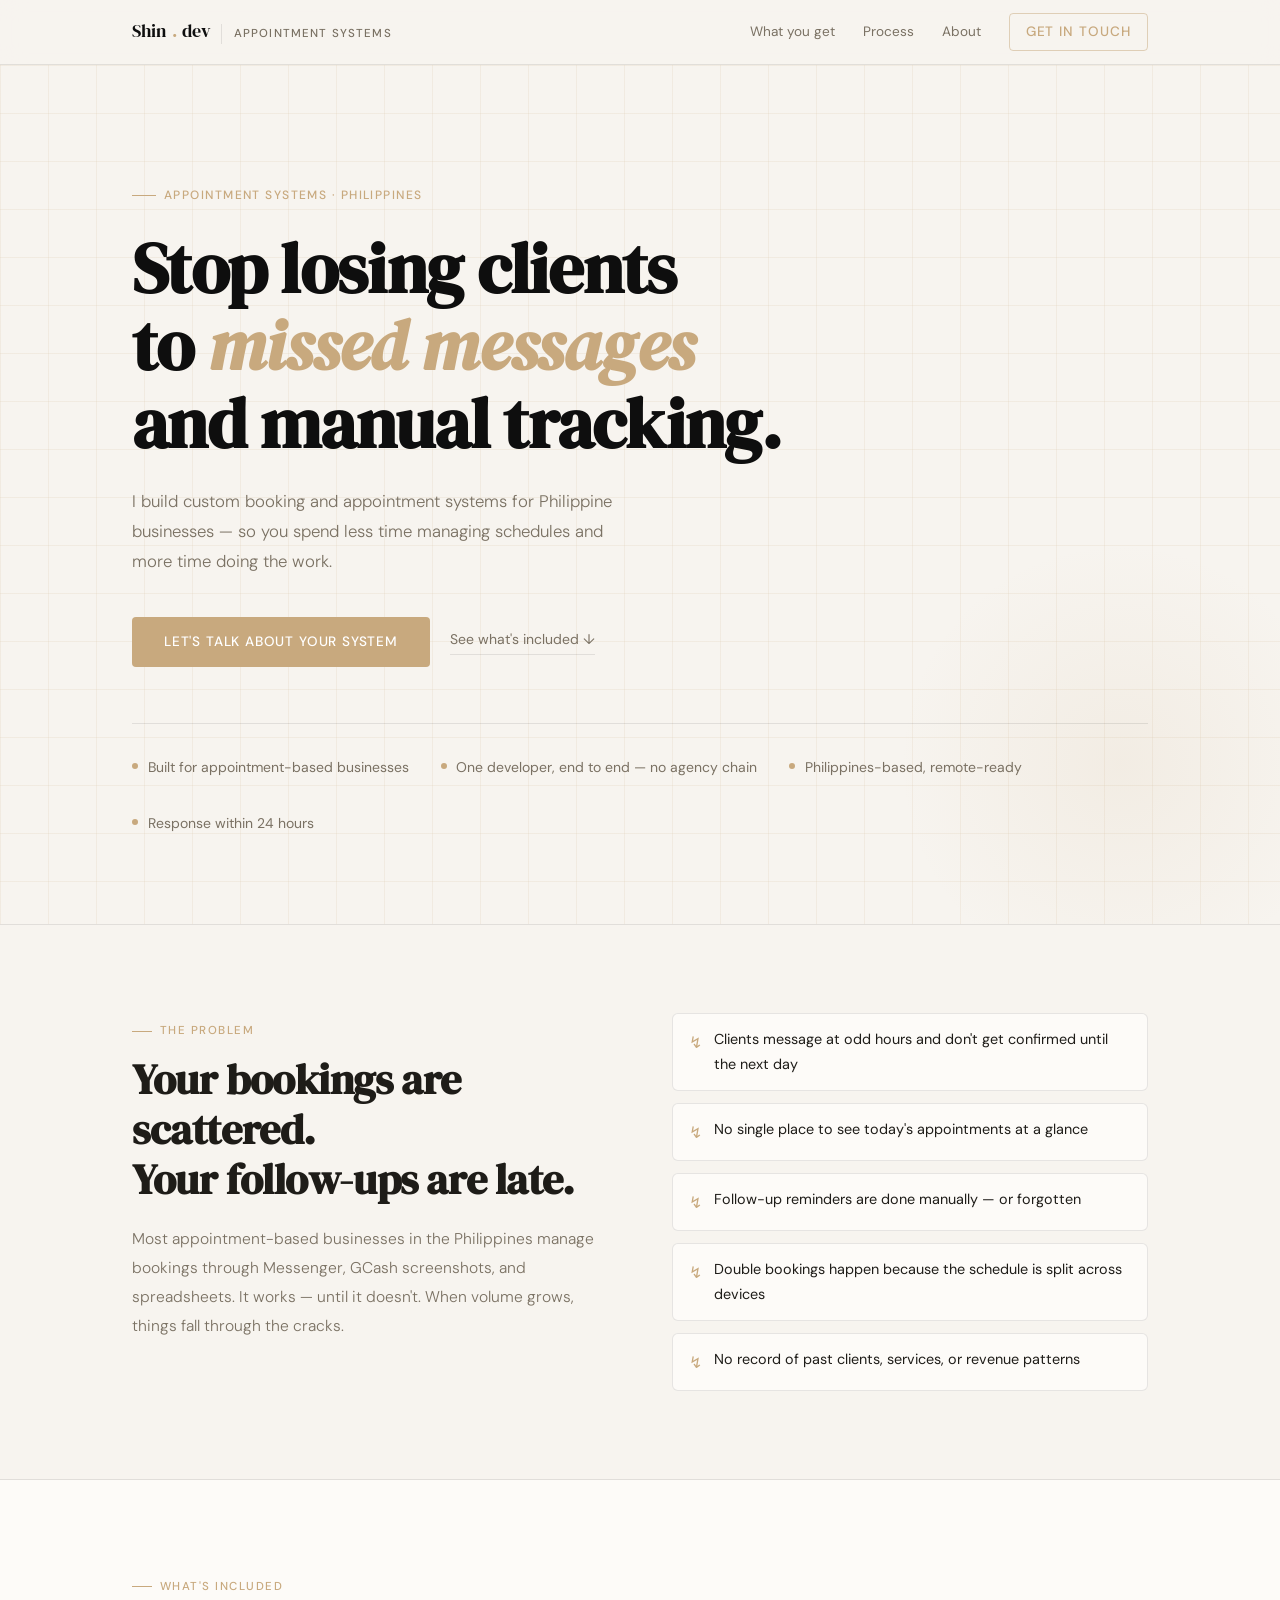
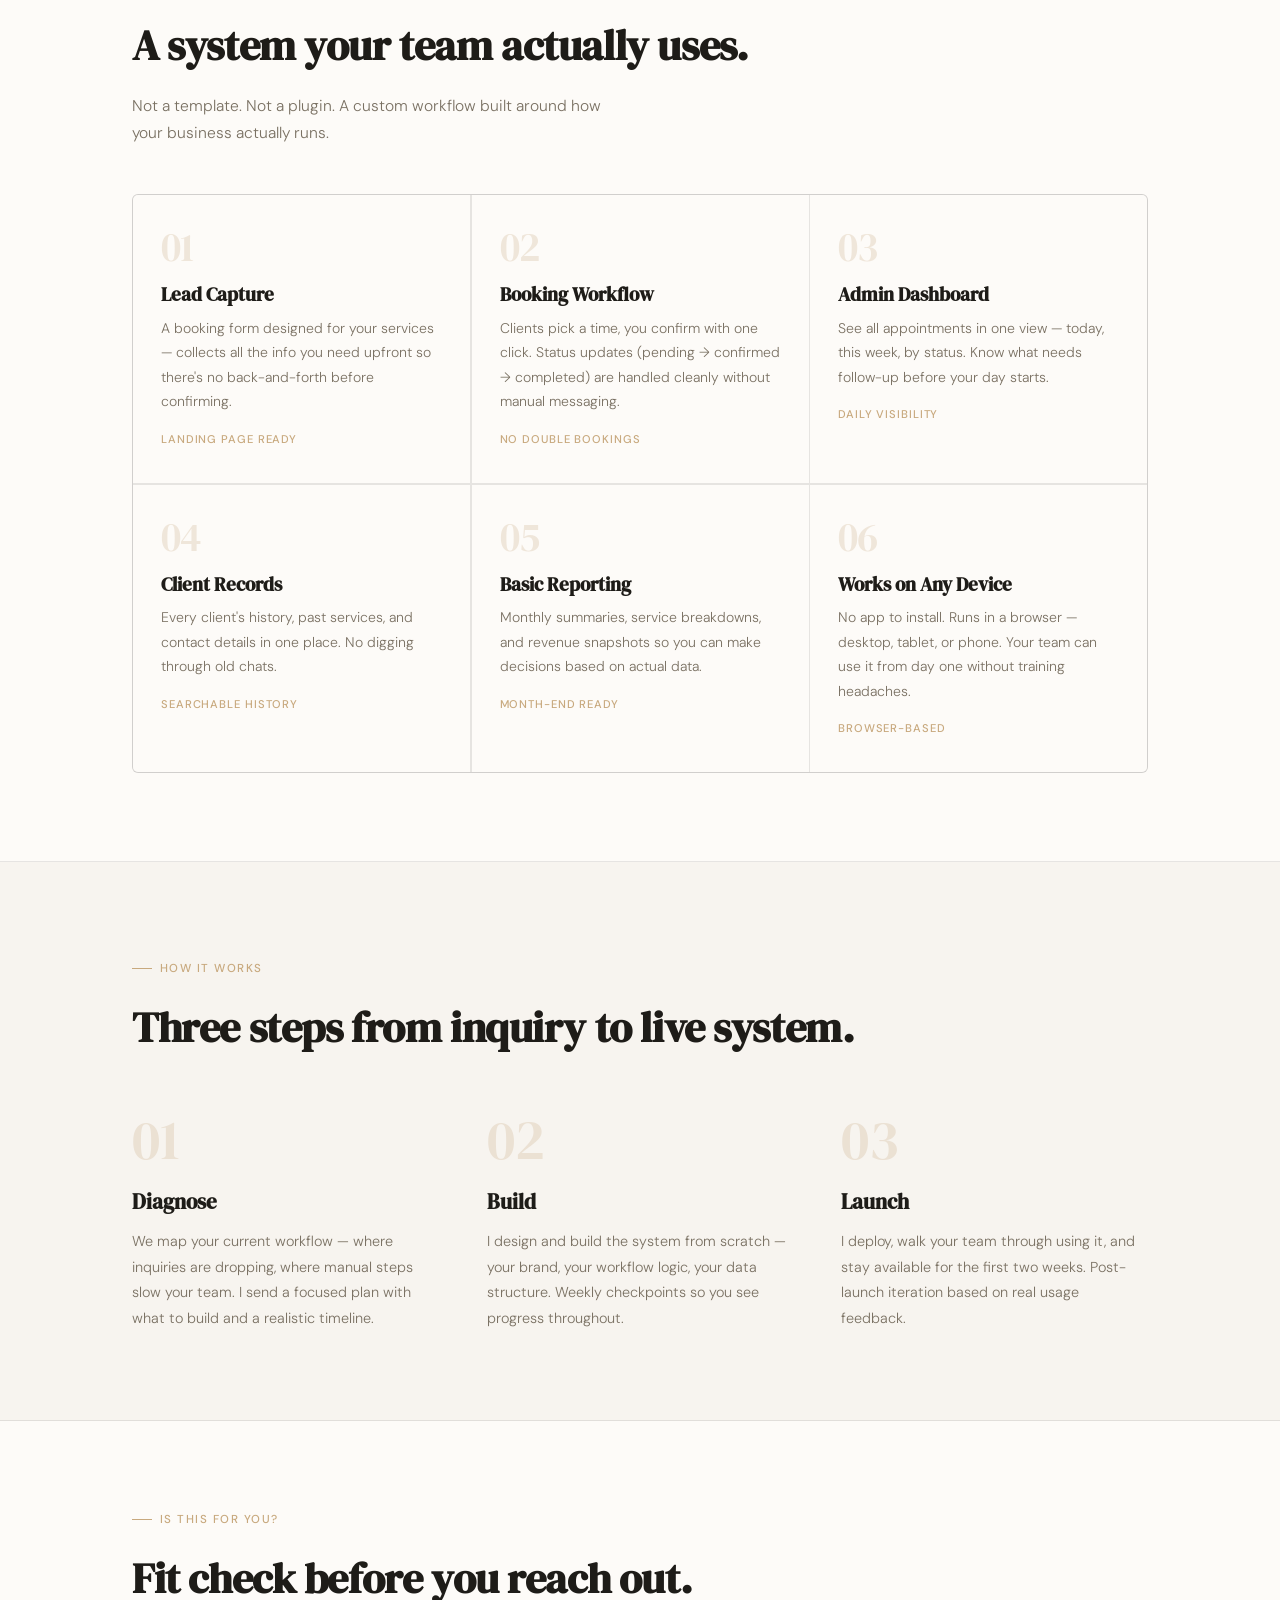
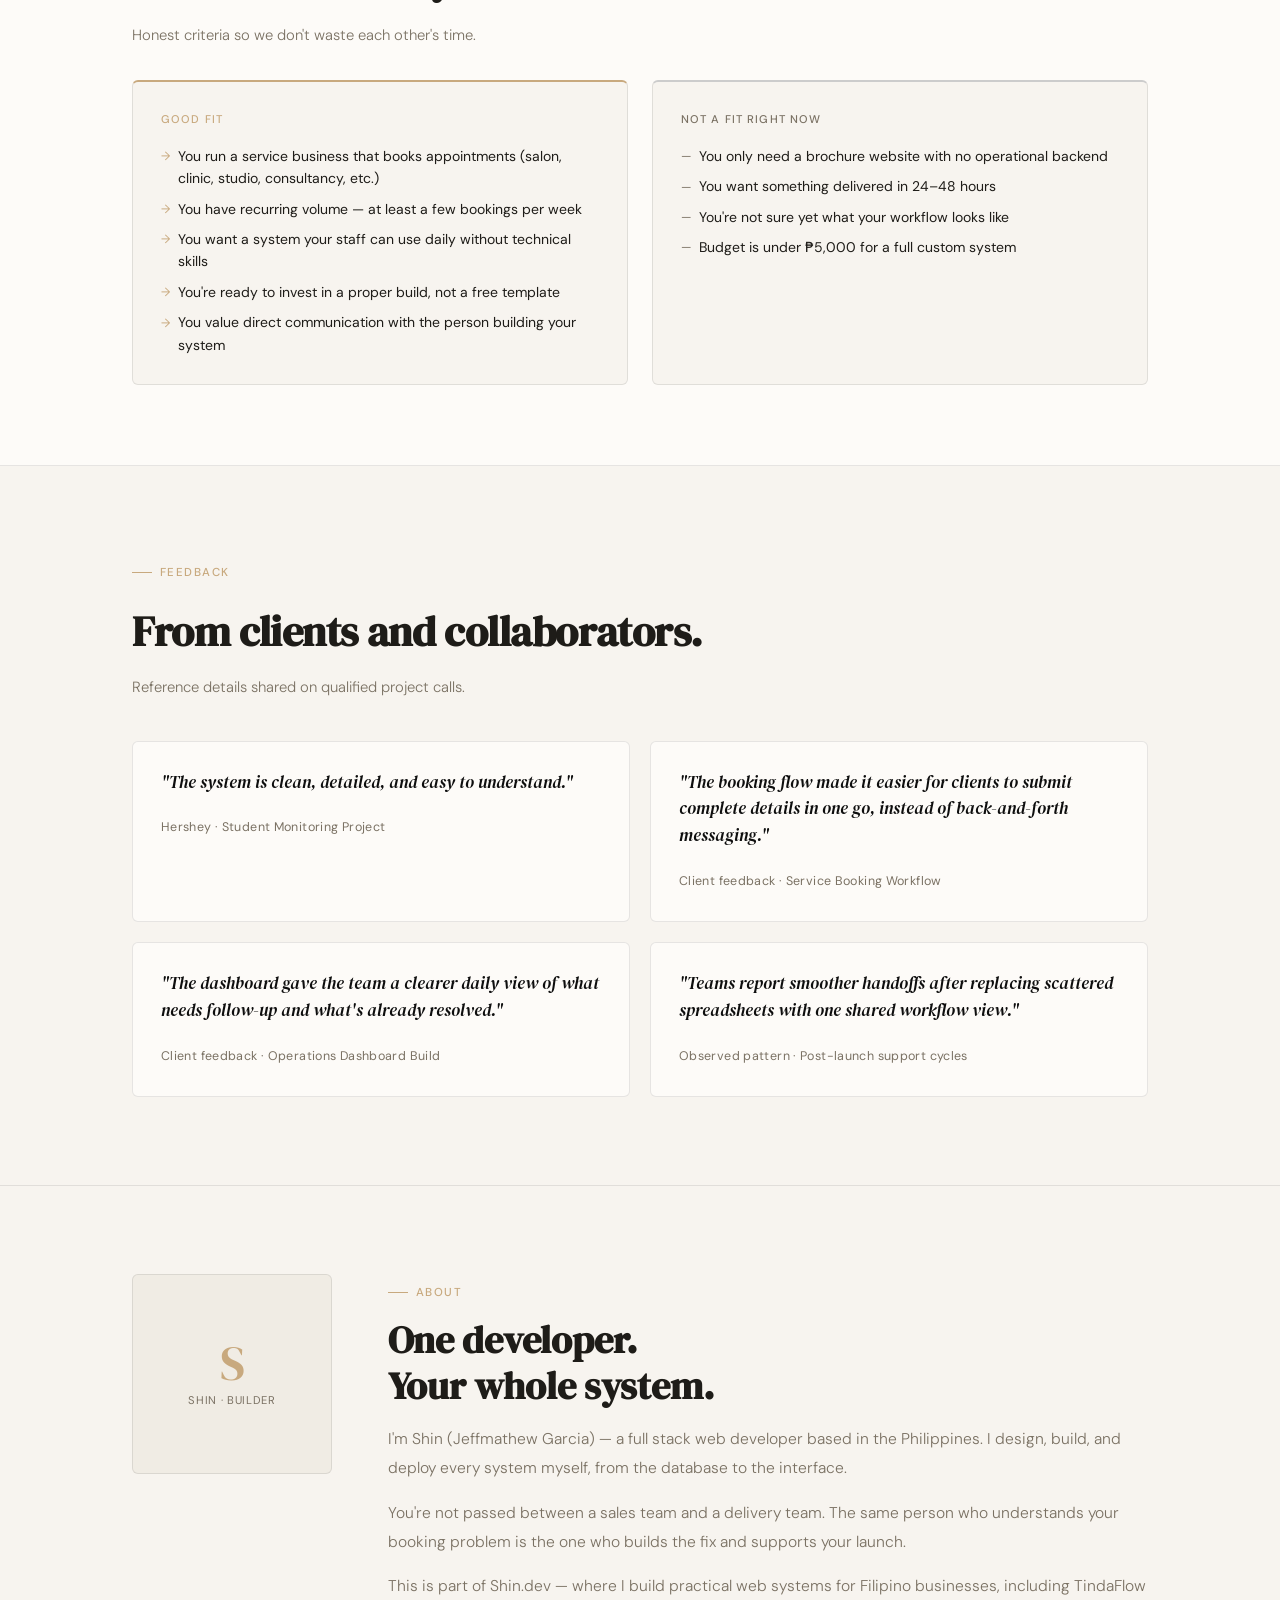
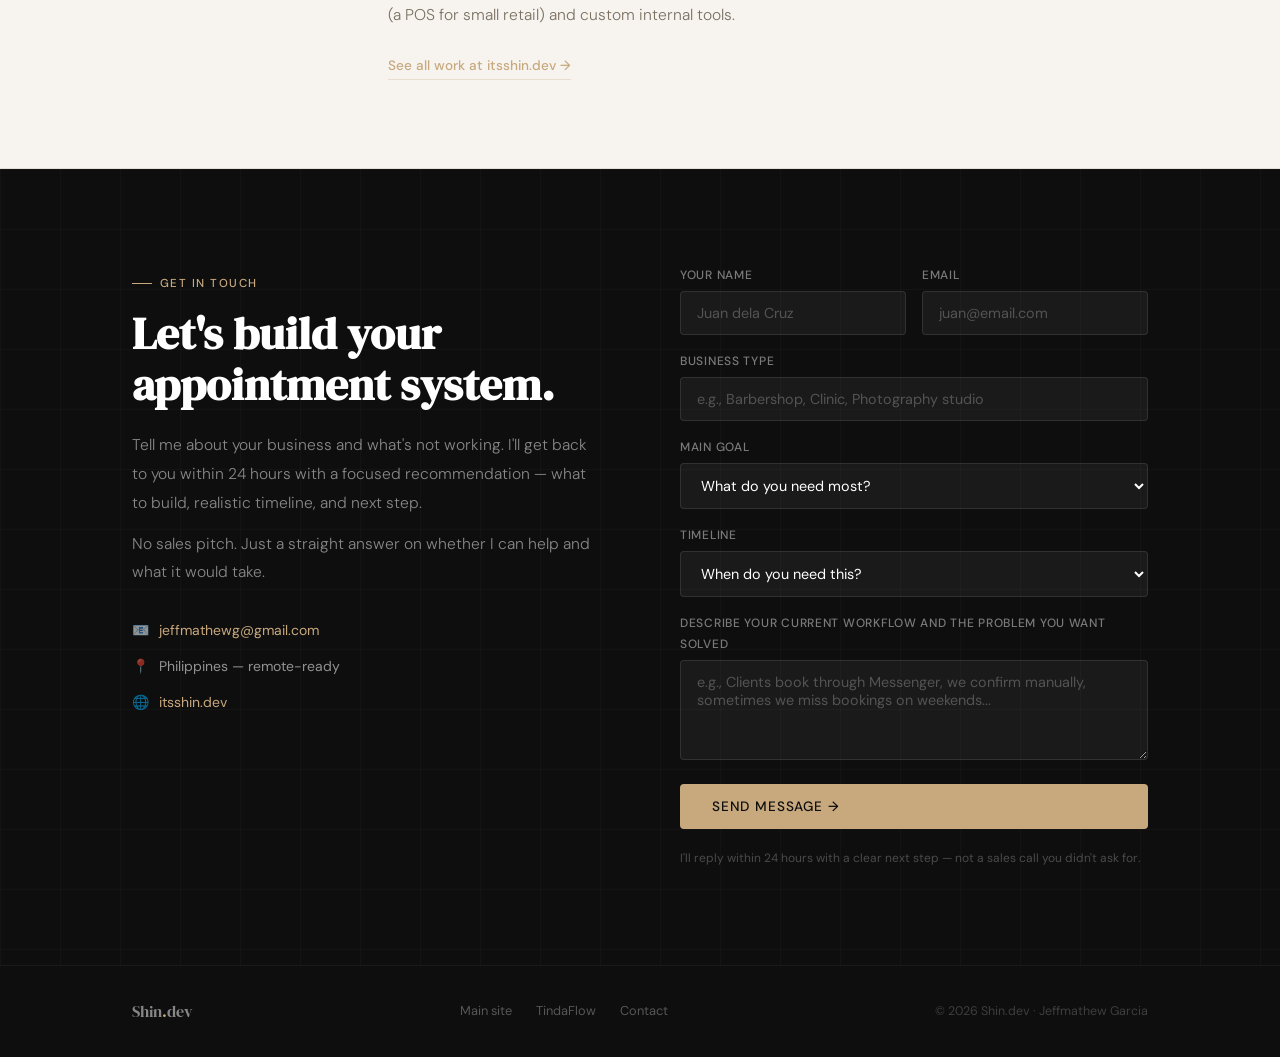
==== commit 2bf058a9: "Add files via upload" ====
--- a/index.html
+++ b/index.html
@@ -1,422 +1,931 @@
-<!doctype html>
-<html lang="en">
-<head>
-  <meta charset="utf-8">
-  <meta name="viewport" content="width=device-width, initial-scale=1">
-  <meta name="description" content="Founder-led systems studio for appointment-based businesses in the Philippines. We build lead capture, booking, and admin workflows that reduce missed leads and speed follow-up.">
-  <meta name="robots" content="index,follow">
-  <meta name="author" content="Jeffmathew Garcia">
-  <meta name="theme-color" content="#0f172a">
-  <link rel="canonical" href="https://jmstudiodev.netlify.app/">
-  <meta property="og:type" content="website">
-  <meta property="og:site_name" content="JM Studio">
-  <meta property="og:title" content="JM Studio | Founder-Led Booking & Operations Systems">
-  <meta property="og:description" content="For appointment-based businesses in the Philippines: lead capture, booking, and admin workflows built for daily use.">
-  <meta property="og:url" content="https://jmstudiodev.netlify.app/">
-  <meta property="og:image" content="https://jmstudiodev.netlify.app/assets/jmstudio-og-image.png">
-  <meta property="og:image:secure_url" content="https://jmstudiodev.netlify.app/assets/jmstudio-og-image.png">
-  <meta property="og:image:width" content="1200">
-  <meta property="og:image:height" content="630">
-  <meta property="og:image:alt" content="JM Studio social preview banner">
-  <meta name="twitter:card" content="summary_large_image">
-  <meta name="twitter:title" content="JM Studio | Founder-Led Booking & Operations Systems">
-  <meta name="twitter:description" content="For appointment-based businesses in the Philippines: lead capture, booking, and admin workflows built for daily use.">
-  <meta name="twitter:url" content="https://jmstudiodev.netlify.app/">
-  <meta name="twitter:image" content="https://jmstudiodev.netlify.app/assets/jmstudio-og-image.png">
-  <title>JM Studio | Systems for Appointment-Based Businesses in PH</title>
-  <link rel="preconnect" href="https://fonts.googleapis.com">
-  <link rel="preconnect" href="https://fonts.gstatic.com" crossorigin>
-  <link href="https://fonts.googleapis.com/css2?family=Inter:wght@400;500;600;700;800&display=swap" rel="stylesheet">
-  <link rel="stylesheet" href="assets/css/styles.css">
-</head>
-<body>
-  <a class="skip-link" href="#main-content">Skip to content</a>
-
-  <header class="site-header" id="top">
-    <div class="container nav-wrap">
-      <a class="brand" href="#top" aria-label="JM Studio home">
-        <img class="brand-logo brand-logo-light" src="assets/images/logos/jmstudio-lightmode-withname-transparent.png" alt="JM Studio logo">
-        <img class="brand-logo brand-logo-dark" src="assets/images/logos/jmstudio-darkmode-withname-transparent.png" alt="JM Studio logo">
-      </a>
-      <nav class="main-nav" aria-label="Main navigation">
-        <a href="#offer-ladder">Offers</a>
-        <a href="#case-studies">Case studies</a>
-        <a href="#process">Process</a>
-        <a href="#fit">Fit check</a>
-        <a href="#contact" class="btn btn-small">Get 1-page System Plan</a>
-      </nav>
-      <button class="theme-toggle" type="button" data-theme-toggle aria-label="Toggle color theme" aria-pressed="false">Dark mode</button>
-    </div>
-  </header>
-
-  <main id="main-content">
-    <section class="hero section section--hero">
-      <div class="container hero-grid">
-        <div class="hero-copy reveal">
-          <p class="eyebrow">Founder-led systems studio for appointment-based businesses in the Philippines</p>
-          <h1>Turn missed inquiries into confirmed bookings in 14-30 days.</h1>
-          <p class="lead">I build your lead capture, booking, and admin workflow as one connected system, so your team replies faster, tracks every inquiry, and runs daily operations without spreadsheet chaos.</p>
-          <div class="hero-actions">
-            <a href="#contact" class="btn">Get your 1-page System Plan</a>
-            <a href="#case-studies" class="btn btn-ghost">See proof and results</a>
-          </div>
-          <ul class="trust-strip" aria-label="Core operating outcomes">
-            <li>Fewer missed leads</li>
-            <li>Faster first response</li>
-            <li>Clear daily status visibility</li>
-            <li>Founder-led build and handoff</li>
-          </ul>
-        </div>
-        <aside class="hero-note reveal" aria-label="Business system preview">
-          <p class="panel-label">What you get</p>
-          <h2>1-page System Plan within 24 hours</h2>
-          <div class="mock-window">
-            <span class="dot"></span>
-            <span class="dot"></span>
-            <span class="dot"></span>
-            <div class="mock-row"></div>
-            <div class="mock-row short"></div>
-            <div class="mock-grid">
-              <div></div>
-              <div></div>
-              <div></div>
-            </div>
-          </div>
-          <ul>
-            <li>Current bottleneck diagnosis</li>
-            <li>Recommended build scope and timeline</li>
-            <li>Priority actions to stop lead leakage</li>
-          </ul>
-        </aside>
-      </div>
-    </section>
-
-    <section class="section section--start">
-      <div class="container">
-        <div class="start-flow reveal" aria-label="Start here conversion flow">
-          <p class="panel-label">How this works</p>
-          <ol class="start-steps">
-            <li><strong>Submit your current workflow</strong><span>Tell me where leads are lost: inquiry, follow-up, booking, or status handling.</span></li>
-            <li><strong>Receive your 1-page System Plan</strong><span>I send scope, timeline, and build recommendation matched to your volume and team setup.</span></li>
-            <li><strong>Ship and deploy</strong><span>We launch a usable version fast, then improve based on real usage data.</span></li>
-          </ol>
-          <p class="start-note">No vague proposal decks. Just a clear plan, budget direction, and execution path.</p>
-        </div>
-      </div>
-    </section>
-
-    <section class="section section--authority">
-      <div class="container">
-        <h2 class="section-title reveal">Authority and delivery standards</h2>
-        <div class="authority-list">
-          <article class="authority-item reveal">
-            <p class="panel-label">Response SLA</p>
-            <h3>24-hour plan turnaround</h3>
-            <p>Qualified inquiries receive a 1-page System Plan with scope direction, timeline, and budget anchor within one business day.</p>
-          </article>
-          <article class="authority-item reveal">
-            <p class="panel-label">Execution model</p>
-            <h3>Founder-led from scope to launch</h3>
-            <p>You coordinate with one accountable builder from workflow diagnosis through implementation and rollout support.</p>
-          </article>
-          <article class="authority-item reveal">
-            <p class="panel-label">Operating focus</p>
-            <h3>Built for appointment operations</h3>
-            <p>Every module targets a measurable operating step: inquiry capture, booking confirmation, status progression, or follow-up control.</p>
-          </article>
-        </div>
-      </div>
-    </section>
-
-    <section class="section muted reveal" id="who-for">
-      <div class="container narrow">
-        <h2>Who this is built for</h2>
-        <p>Appointment-based service businesses in the Philippines: clinics, salons, beauty studios, barbershops, repair teams, and home-service operators that need faster follow-up, cleaner booking flow, and reliable admin visibility.</p>
-      </div>
-    </section>
-
-    <section class="section section--offer" id="offer-ladder">
-      <div class="container">
-        <h2 class="section-title reveal">Offer ladder</h2>
-        <p class="section-intro reveal">Three build levels based on your current bottleneck, team capacity, and booking volume.</p>
-        <div class="package-grid">
-          <article class="package-card reveal">
-            <p class="panel-label">Foundation</p>
-            <h3>Lead Capture Foundation</h3>
-            <p class="package-desc"><strong>Starting at PHP 35,000</strong></p>
-            <p>For teams still using chat threads and manual notes for inquiries.</p>
-            <ul>
-              <li><strong>Who it&apos;s for:</strong> Owners with inconsistent inquiry handling</li>
-              <li><strong>Build:</strong> Conversion page, structured inquiry form, lead routing basics</li>
-              <li><strong>Expected outcome:</strong> More complete inquiry data and faster first response</li>
-              <li><strong>Timeline:</strong> 7-10 working days</li>
-            </ul>
-            <a href="#contact" class="btn btn-small">Get 1-page System Plan</a>
-          </article>
-          <article class="package-card package-featured reveal">
-            <p class="panel-label">Operations</p>
-            <h3>Booking + Admin Operations</h3>
-            <p class="package-desc"><strong>Starting at PHP 85,000</strong></p>
-            <p>For teams missing bookings because follow-up and status updates are scattered.</p>
-            <ul>
-              <li><strong>Who it&apos;s for:</strong> Teams with recurring no-shows, missed callbacks, or duplicate logs</li>
-              <li><strong>Build:</strong> Booking workflow, admin dashboard, status tracking, summary reporting</li>
-              <li><strong>Expected outcome:</strong> Fewer missed leads and clearer daily operations</li>
-              <li><strong>Timeline:</strong> 14-21 days</li>
-            </ul>
-            <a href="#contact" class="btn btn-small">Get 1-page System Plan</a>
-          </article>
-          <article class="package-card reveal">
-            <p class="panel-label">Custom System</p>
-            <h3>End-to-End Process System</h3>
-            <p class="package-desc"><strong>Starting at PHP 150,000</strong></p>
-            <p>For operators with multi-step workflows that need integrated handoffs and decision support.</p>
-            <ul>
-              <li><strong>Who it&apos;s for:</strong> Growing teams managing multiple services or branches</li>
-              <li><strong>Build:</strong> Full workflow mapping, custom modules, automation triggers, rollout plan</li>
-              <li><strong>Expected outcome:</strong> Lower admin overhead and better operational control</li>
-              <li><strong>Timeline:</strong> Scoped by complexity</li>
-            </ul>
-            <a href="#contact" class="btn btn-small">Get 1-page System Plan</a>
-          </article>
-        </div>
-      </div>
-    </section>
-
-    <section class="section section--cases" id="case-studies">
-      <div class="container">
-        <h2 class="section-title reveal">Case studies and system implementations</h2>
-        <p class="section-intro reveal">Each entry is labeled by project type and framed around what the workflow is built to improve.</p>
-        <div class="case-stack">
-          <article class="proof-item reveal">
-            <p class="panel-label">Sample System Build · Appointment intake and booking flow</p>
-            <h3>From slow chat replies to structured booking flow</h3>
-            <ul class="proof-list">
-              <li><strong>Problem:</strong> Inquiries were handled in DMs with no queue, causing delayed replies and lost follow-up context.</li>
-              <li><strong>System built:</strong> Conversion-focused inquiry page, booking form with qualification fields, and admin status board.</li>
-              <li><strong>What this system is designed to improve:</strong> Faster first response, more complete inquiry submissions, and clearer daily follow-up tracking.</li>
-            </ul>
-            <a href="primecut-demo/booking.html?src=case_01" class="link-inline">View booking workflow sample</a>
-          </article>
-          <article class="proof-item reveal">
-            <p class="panel-label">Concept Implementation · Operations dashboard workflow</p>
-            <h3>From spreadsheet tracking to daily operations visibility</h3>
-            <ul class="proof-list">
-              <li><strong>Problem:</strong> Team tracked booking status and service progress across scattered spreadsheets, creating duplicate updates and missed callbacks.</li>
-              <li><strong>System built:</strong> Unified admin dashboard with status pipeline, daily summary view, and searchable records.</li>
-              <li><strong>What this system is designed to improve:</strong> Lower admin update workload, fewer missed callbacks, and clearer handoff visibility for operators.</li>
-            </ul>
-            <a href="primecut-demo/admin.html?src=case_02" class="link-inline">View admin workflow sample</a>
-          </article>
-          <article class="proof-item reveal">
-            <p class="panel-label">Sample System Build · Founder-led delivery model</p>
-            <h3>How builds are delivered</h3>
-            <ul class="proof-list">
-              <li><strong>Problem:</strong> Projects fail when scope, handoff, and ownership are unclear between strategy and implementation.</li>
-              <li><strong>System built:</strong> Founder-led workflow from diagnosis to launch with defined modules, rollout sequencing, and operator onboarding support.</li>
-              <li><strong>What this system is designed to improve:</strong> Clearer project execution, faster usable launch, and fewer delivery misunderstandings.</li>
-            </ul>
-            <a href="#contact" class="link-inline">Request your build roadmap</a>
-          </article>
-        </div>
-      </div>
-    </section>
-
-    <section class="section section--demo" id="demo">
-      <div class="container">
-        <h2 class="section-title reveal">Live workflow demonstration</h2>
-        <p class="section-intro reveal">See how inquiry capture, booking, and admin operations connect inside one system.</p>
-        <div class="demo-wrap reveal">
-        <div class="demo-aside" role="img" aria-label="PrimeCut Barbershop demo system preview">
-          <div class="demo-top">
-            <span></span>
-            <span></span>
-            <span></span>
-          </div>
-          <span>PrimeCut business system</span>
-          <ul class="demo-points">
-            <li>Customer booking form</li>
-            <li>Admin operations dashboard</li>
-            <li>Daily booking and sales summary</li>
-          </ul>
-        </div>
-        <div class="demo-copy">
-          <h2>Inspect the workflow before you inquire</h2>
-          <p>This demo shows the exact system pattern used for appointment-based businesses: customer intake, booking confirmation, and internal status management.</p>
-          <p class="demo-caption">Use this to evaluate if the workflow model fits your operations before requesting a build plan.</p>
-          <p class="demo-flow"><strong>Suggested flow:</strong> Landing &rarr; Booking &rarr; Admin Dashboard</p>
-          <ul class="demo-proves">
-            <li>Shows lead data structure from first submission</li>
-            <li>Demonstrates booking-to-status lifecycle handling</li>
-            <li>Validates operator visibility for daily decision-making</li>
-          </ul>
-          <div class="demo-actions">
-            <a href="#contact" class="btn btn-small">Get 1-page System Plan</a>
-            <a href="primecut-demo/booking.html?src=demo_section" class="btn btn-small btn-ghost">View booking workflow</a>
-            <a href="primecut-demo/admin.html?src=demo_section" class="btn btn-small btn-ghost">View admin workflow</a>
-          </div>
-        </div>
-        </div>
-      </div>
-    </section>
-
-    <section class="section section--values" id="credibility">
-      <div class="container">
-        <h2 class="section-title reveal">Why owners choose a founder-led build</h2>
-        <p class="section-intro reveal">You work directly with the person designing the system logic and implementing the workflow.</p>
-        <div class="values-grid">
-          <article class="value-item reveal">
-            <h3>Direct accountability</h3>
-            <p>No handoff chain between sales and delivery. Scope decisions, implementation, and revisions stay aligned from day one.</p>
-          </article>
-          <article class="value-item reveal">
-            <h3>Workflow-first architecture</h3>
-            <p>Every module is tied to an operations step: inquiry, booking, fulfillment status, or reporting decision.</p>
-          </article>
-          <article class="value-item reveal">
-            <h3>Fast usable release</h3>
-            <p>First usable version launches quickly, then evolves using real bottleneck feedback from your team.</p>
-          </article>
-        </div>
-      </div>
-    </section>
-
-    <section class="section muted" id="testimonials">
-      <div class="container">
-        <h2 class="section-title reveal">Client feedback and operating signals</h2>
-        <p class="section-intro reveal">Feedback is collected after delivery and paired with workflow outcomes where available.</p>
-        <p class="section-note reveal">Reference details can be discussed during qualified project calls.</p>
-        <div class="testimonial-grid">
-          <article class="testimonial-item reveal">
-            <p class="testimonial-quote">&ldquo;The system is clean, detailed, and easy to understand.&rdquo;</p>
-            <p class="testimonial-meta"><strong>Hershey</strong> &middot; Student Monitoring Project</p>
-          </article>
-          <article class="testimonial-item reveal">
-            <p class="testimonial-quote">The booking flow made it easier for clients to submit complete details in one go, instead of back-and-forth messaging.</p>
-            <p class="testimonial-meta"><strong>Client feedback</strong> &middot; Service Booking Workflow</p>
-          </article>
-          <article class="testimonial-item reveal">
-            <p class="testimonial-quote">The dashboard structure gave the team a clearer daily view of what needs follow-up and what is already resolved.</p>
-            <p class="testimonial-meta"><strong>Client feedback</strong> &middot; Operations Dashboard Build</p>
-          </article>
-          <article class="testimonial-item reveal">
-            <p class="testimonial-quote">Teams usually report smoother handoffs after replacing scattered spreadsheets with one shared workflow view.</p>
-            <p class="testimonial-meta"><strong>Observed pattern</strong> &middot; Post-launch support cycles</p>
-          </article>
-        </div>
-      </div>
-    </section>
-
-    <section class="section" id="process">
-      <div class="container">
-        <h2 class="section-title reveal">Process</h2>
-        <div class="step-grid">
-          <article class="step reveal">
-            <span class="step-num">01</span>
-            <h3>Diagnose</h3>
-            <p>Map where inquiries are dropped and where manual steps slow your team down.</p>
-          </article>
-          <article class="step reveal">
-            <span class="step-num">02</span>
-            <h3>Build</h3>
-            <p>Implement your scoped workflow with clear module outcomes and weekly delivery checkpoints.</p>
-          </article>
-          <article class="step reveal">
-            <span class="step-num">03</span>
-            <h3>Operationalize</h3>
-            <p>Launch with onboarding, usage guidance, and iteration priorities based on real team usage.</p>
-          </article>
-        </div>
-      </div>
-    </section>
-
-    <section class="section muted reveal" id="fit">
-      <div class="container narrow">
-        <h2>Fit check before you apply</h2>
-        <p><strong>Best fit:</strong> You run an appointment-based business, you have recurring inquiry volume, and you need a system your team can use daily without technical overhead.</p>
-        <p><strong>Not a fit right now:</strong> You only need a visual brochure site, want same-day rush delivery, or are not ready to invest in workflow implementation.</p>
-        <p><strong>What to expect:</strong> Clear scope, direct communication with me as founder-builder, and timeline commitments based on actual complexity.</p>
-      </div>
-    </section>
-
-    <section class="section reveal" id="about">
-      <div class="container narrow">
-        <h2>Founder-led by design</h2>
-        <p>I&apos;m Jeffmathew Garcia, founder of JM Studio. I work directly with owners and operators to design and build systems that improve inquiry handling, booking reliability, and operational visibility.</p>
-        <p>You are not passed between strategy and delivery teams. The same person who diagnoses your bottleneck builds the system and supports your rollout.</p>
-      </div>
-    </section>
-
-    <section class="section cta-section" id="contact">
-      <div class="container contact-wrap reveal">
-        <div class="contact-copy">
-          <h2>Request your 1-page System Plan</h2>
-          <p>Share your current workflow and I&apos;ll send a focused plan with bottleneck diagnosis, recommended build level, budget anchor, and rollout timeline.</p>
-          <p class="response-note">Response in 24 hours: scope recommendation, realistic timeline, and next step.</p>
-          <div class="quick-links">
-            <a href="mailto:jmstudiohq@gmail.com" class="quick-link">Primary contact: Email</a>
-            <a href="https://m.me/jepmachu" target="_blank" rel="noopener noreferrer" class="quick-link">Messenger</a>
-          </div>
-          <p class="contact-trust">If your business is appointment-based and you want execution, this form is the fastest path.</p>
-        </div>
-        <form class="contact-form" action="https://formspree.io/f/mdayprkg" method="POST">
-          <label for="name">Name</label>
-          <input id="name" name="name" type="text" required>
-
-          <label for="business-type">Business type</label>
-          <input id="business-type" name="business_type" type="text" placeholder="e.g., Barbershop, Clinic, Online Store" required>
-
-          <label for="email">Email</label>
-          <input id="email" name="email" type="email" required>
-
-          <label for="main-goal">Main goal</label>
-          <select id="main-goal" name="main_goal" required>
-            <option value="">Select your main goal</option>
-            <option value="Get more bookings">Get more bookings</option>
-            <option value="Faster follow-up">Faster follow-up</option>
-            <option value="Track operations">Track operations</option>
-            <option value="Need advice">Need advice on what to build</option>
-          </select>
-
-          <label for="timeline">Preferred timeline</label>
-          <select id="timeline" name="preferred_timeline" required>
-            <option value="">Select timeline</option>
-            <option value="ASAP">ASAP</option>
-            <option value="Within 2 weeks">Within 2 weeks</option>
-            <option value="Within 1 month">Within 1 month</option>
-            <option value="Just exploring">Just exploring for now</option>
-          </select>
-
-          <label for="message">Current workflow issue and target outcome</label>
-          <textarea id="message" name="message" rows="5" required></textarea>
-
-          <input type="hidden" name="_subject" value="1-page System Plan request - JM Studio">
-          <input type="hidden" name="lead_source" value="website_main">
-          <input type="hidden" name="page_variant" value="systems_studio_v2_founder_led">
-          <input type="hidden" name="referrer" id="referrer-field" value="">
-          <input type="hidden" name="landing_path" id="landing-path-field" value="">
-          <input type="hidden" name="campaign_source" id="campaign-source-field" value="">
-
-          <button type="submit" class="btn">Get my 1-page System Plan</button>
-          <p class="form-note">By submitting, you confirm you&apos;re requesting a workflow build recommendation, not a free full system implementation.</p>
-        </form>
-      </div>
-    </section>
-
-    <section class="section trust-footer-section">
-      <div class="container trust-footer">
-        <p><strong>Primary market:</strong> Appointment-based businesses in the Philippines (remote-ready collaboration)</p>
-        <p><strong>Business email:</strong> <a href="mailto:jmstudiohq@gmail.com">jmstudiohq@gmail.com</a></p>
-        <p><a href="privacy.html">Privacy Policy</a> &middot; <a href="terms.html">Terms of Service</a></p>
-      </div>
-    </section>
-  </main>
-
-  <div class="mobile-cta" aria-label="Quick contact actions">
-    <a href="index.html?src=mobile_cta#contact" class="btn btn-small">Get 1-page System Plan</a>
-    <a href="mailto:jmstudiohq@gmail.com" class="btn btn-small btn-ghost">Email</a>
-  </div>
-
-  <script src="assets/js/main.js"></script>
-</body>
-</html>
+<!DOCTYPE html>
+<html lang="en">
+<head>
+<meta charset="UTF-8">
+<meta name="viewport" content="width=device-width, initial-scale=1.0">
+<meta name="description" content="Shin.dev builds custom appointment and booking systems for Philippine businesses — lead capture, booking workflows, and admin dashboards built for daily use.">
+<meta name="robots" content="index,follow">
+<meta name="author" content="Jeffmathew Garcia — Shin.dev">
+<meta name="theme-color" content="#f5f3ef">
+<link rel="canonical" href="https://appointment.itsshin.dev/">
+<meta property="og:type" content="website">
+<meta property="og:site_name" content="Shin.dev">
+<meta property="og:title" content="Appointment Systems for Philippine Businesses — Shin.dev">
+<meta property="og:description" content="Custom booking and appointment systems built for Filipino businesses. Lead capture, scheduling, and admin workflows — without the enterprise price tag.">
+<meta property="og:url" content="https://appointment.itsshin.dev/">
+<meta name="twitter:card" content="summary_large_image">
+<meta name="twitter:title" content="Appointment Systems for Philippine Businesses — Shin.dev">
+<meta name="twitter:description" content="Custom booking and appointment systems built for Filipino businesses.">
+<title>Appointment Systems — Shin.dev</title>
+
+<link rel="preconnect" href="https://fonts.googleapis.com">
+<link rel="preconnect" href="https://fonts.gstatic.com" crossorigin>
+<link href="https://fonts.googleapis.com/css2?family=DM+Serif+Display:ital@0;1&family=DM+Sans:opsz,wght@9..40,300;9..40,400;9..40,500&display=swap" rel="stylesheet">
+
+<style>
+:root {
+  /* Shared Shin.dev tokens */
+  --ink:        #0e0e0e;
+  --paper:      #f5f3ef;
+  --gold:       #c8a97e;
+  --gold-dark:  #a8865a;
+  --serif:      'DM Serif Display', Georgia, serif;
+  --sans:       'DM Sans', sans-serif;
+
+  /* Appointment-specific — warmer, lighter */
+  --bg:         #f7f4ef;
+  --surface:    #fdfbf8;
+  --surface-2:  #f0ece4;
+  --border:     rgba(0,0,0,0.09);
+  --text:       #1e1c18;
+  --muted:      #7a7163;
+  --accent:     #c8a97e;        /* gold — shared with itsshin.dev */
+  --accent-2:   #8c6d4f;        /* darker warm brown for this subdomain */
+  --line:       rgba(200,169,126,0.25);
+
+  --radius:     4px;
+  --radius-md:  6px;
+  --shadow:     0 8px 32px rgba(0,0,0,0.06);
+}
+
+*, *::before, *::after { box-sizing: border-box; margin: 0; padding: 0; }
+html { scroll-behavior: smooth; }
+
+body {
+  font-family: var(--sans);
+  background: var(--bg);
+  color: var(--text);
+  font-size: 16px;
+  line-height: 1.7;
+  -webkit-font-smoothing: antialiased;
+}
+
+a { color: inherit; text-decoration: none; }
+img { display: block; max-width: 100%; }
+
+.container { max-width: 1080px; margin: 0 auto; padding: 0 2rem; }
+.narrow    { max-width: 680px; }
+
+/* ── LABEL ── */
+.label {
+  display: inline-flex; align-items: center; gap: 0.5rem;
+  font-size: 0.72rem; font-weight: 500;
+  letter-spacing: 0.13em; text-transform: uppercase;
+  color: var(--accent);
+  margin-bottom: 0.9rem;
+}
+.label::before {
+  content: ''; display: block;
+  width: 20px; height: 1px; background: var(--accent);
+}
+
+/* ── NAV ── */
+.site-nav {
+  position: sticky; top: 0; z-index: 50;
+  background: rgba(247,244,239,0.92);
+  backdrop-filter: blur(12px);
+  border-bottom: 1px solid var(--border);
+}
+.nav-inner {
+  display: flex; align-items: center;
+  justify-content: space-between;
+  min-height: 64px; gap: 1.5rem;
+}
+.nav-brand {
+  font-family: var(--serif);
+  font-size: 1.1rem;
+  color: var(--ink);
+  display: flex; align-items: baseline; gap: 0.35rem;
+}
+.nav-brand .dot { color: var(--accent); }
+.nav-sub {
+  font-family: var(--sans);
+  font-size: 0.72rem; font-weight: 500;
+  letter-spacing: 0.1em; text-transform: uppercase;
+  color: var(--muted);
+  border-left: 1px solid var(--border);
+  padding-left: 0.75rem;
+  margin-left: 0.25rem;
+}
+.nav-links {
+  display: flex; align-items: center; gap: 1.75rem;
+}
+.nav-links a {
+  font-size: 0.85rem; color: var(--muted);
+  transition: color 0.2s;
+}
+.nav-links a:hover { color: var(--ink); }
+.nav-cta {
+  font-size: 0.78rem; font-weight: 500;
+  letter-spacing: 0.07em; text-transform: uppercase;
+  color: var(--accent) !important;
+  border: 1px solid rgba(200,169,126,0.5);
+  padding: 0.4rem 1rem;
+  border-radius: var(--radius);
+  transition: background 0.2s, color 0.2s !important;
+}
+.nav-cta:hover { background: var(--accent); color: #fff !important; }
+
+/* ── HERO ── */
+#hero {
+  padding: 7rem 0 5.5rem;
+  border-bottom: 1px solid var(--border);
+  position: relative; overflow: hidden;
+}
+.hero-bg-pattern {
+  position: absolute; inset: 0; pointer-events: none;
+  background-image:
+    linear-gradient(var(--line) 1px, transparent 1px),
+    linear-gradient(90deg, var(--line) 1px, transparent 1px);
+  background-size: 48px 48px;
+  opacity: 0.5;
+}
+.hero-glow {
+  position: absolute; bottom: -80px; right: -80px;
+  width: 480px; height: 480px;
+  background: radial-gradient(circle, rgba(200,169,126,0.10) 0%, transparent 65%);
+  pointer-events: none;
+}
+.hero-inner { position: relative; }
+.hero-eyebrow {
+  display: inline-flex; align-items: center; gap: 0.5rem;
+  font-size: 0.75rem; font-weight: 500;
+  letter-spacing: 0.12em; text-transform: uppercase;
+  color: var(--accent); margin-bottom: 1.5rem;
+}
+.hero-eyebrow::before {
+  content: ''; display: block;
+  width: 24px; height: 1px; background: var(--accent);
+}
+.hero-h1 {
+  font-family: var(--serif);
+  font-size: clamp(2.6rem, 5.5vw, 4.4rem);
+  line-height: 1.1;
+  letter-spacing: -0.01em;
+  color: var(--ink);
+  margin-bottom: 1.5rem;
+  max-width: 700px;
+}
+.hero-h1 em { font-style: italic; color: var(--accent); }
+.hero-sub {
+  font-size: 1.05rem; font-weight: 300;
+  color: var(--muted);
+  max-width: 480px;
+  margin-bottom: 2.5rem;
+  line-height: 1.8;
+}
+.hero-actions { display: flex; align-items: center; gap: 1.25rem; flex-wrap: wrap; }
+
+/* buttons */
+.btn-primary {
+  display: inline-block;
+  background: var(--accent);
+  color: #fff;
+  font-size: 0.85rem; font-weight: 500;
+  letter-spacing: 0.06em; text-transform: uppercase;
+  padding: 0.85rem 2rem;
+  border-radius: var(--radius);
+  transition: background 0.2s, transform 0.15s;
+}
+.btn-primary:hover { background: var(--gold-dark); transform: translateY(-1px); }
+.btn-ghost {
+  display: inline-flex; align-items: center; gap: 0.35rem;
+  font-size: 0.875rem; color: var(--muted);
+  border-bottom: 1px solid var(--border);
+  padding-bottom: 2px;
+  transition: color 0.2s, border-color 0.2s;
+}
+.btn-ghost:hover { color: var(--ink); border-color: var(--muted); }
+
+/* hero signals */
+.hero-signals {
+  display: flex; gap: 2rem; flex-wrap: wrap;
+  margin-top: 3.5rem;
+  padding-top: 2rem;
+  border-top: 1px solid var(--border);
+}
+.signal {
+  display: flex; align-items: flex-start; gap: 0.6rem;
+  font-size: 0.875rem; color: var(--muted);
+}
+.signal-dot {
+  width: 6px; height: 6px; border-radius: 50%;
+  background: var(--accent);
+  margin-top: 0.45rem; flex-shrink: 0;
+}
+
+/* ── PROBLEM ── */
+#problem {
+  padding: 5.5rem 0;
+  border-bottom: 1px solid var(--border);
+}
+.problem-grid {
+  display: grid;
+  grid-template-columns: 1fr 1fr;
+  gap: 4rem;
+  align-items: start;
+}
+.problem-left h2 {
+  font-family: var(--serif);
+  font-size: clamp(1.8rem, 3.5vw, 2.6rem);
+  line-height: 1.2;
+  letter-spacing: -0.01em;
+  margin-bottom: 1.25rem;
+}
+.problem-left p {
+  font-size: 0.975rem; color: var(--muted);
+  font-weight: 300; line-height: 1.85;
+}
+.pain-list { list-style: none; display: flex; flex-direction: column; gap: 0.75rem; }
+.pain-list li {
+  display: flex; align-items: flex-start; gap: 0.75rem;
+  font-size: 0.9rem; color: var(--text);
+  background: var(--surface);
+  border: 1px solid var(--border);
+  border-radius: var(--radius-md);
+  padding: 0.85rem 1rem;
+}
+.pain-x {
+  font-family: var(--serif);
+  font-size: 1rem;
+  color: var(--accent);
+  flex-shrink: 0;
+  margin-top: 0.1rem;
+}
+
+/* ── WHAT YOU GET ── */
+#offer {
+  padding: 5.5rem 0;
+  background: var(--surface);
+  border-bottom: 1px solid var(--border);
+}
+.offer-header { margin-bottom: 3rem; }
+.offer-grid {
+  display: grid;
+  grid-template-columns: repeat(3, 1fr);
+  gap: 1.5px;
+  background: var(--border);
+  border: 1px solid var(--border);
+  border-radius: var(--radius-md);
+  overflow: hidden;
+}
+.offer-card {
+  background: var(--surface);
+  padding: 2rem 1.75rem;
+  transition: background 0.2s;
+}
+.offer-card:hover { background: var(--bg); }
+.offer-num {
+  font-family: var(--serif);
+  font-size: 2.5rem;
+  color: var(--line);
+  line-height: 1;
+  margin-bottom: 1rem;
+  letter-spacing: -0.02em;
+}
+.offer-card h3 {
+  font-family: var(--serif);
+  font-size: 1.2rem;
+  margin-bottom: 0.6rem;
+  line-height: 1.2;
+}
+.offer-card p {
+  font-size: 0.875rem; color: var(--muted);
+  line-height: 1.75; font-weight: 300;
+}
+.offer-tag {
+  display: inline-block; margin-top: 1rem;
+  font-size: 0.7rem; font-weight: 500;
+  letter-spacing: 0.08em; text-transform: uppercase;
+  color: var(--accent);
+}
+
+/* ── HOW IT WORKS ── */
+#process {
+  padding: 5.5rem 0;
+  border-bottom: 1px solid var(--border);
+}
+.process-steps {
+  display: grid;
+  grid-template-columns: repeat(3, 1fr);
+  gap: 3rem;
+  counter-reset: step;
+  margin-top: 3rem;
+}
+.step {
+  position: relative;
+}
+.step-num {
+  font-family: var(--serif);
+  font-size: 3.5rem;
+  color: var(--line);
+  line-height: 1;
+  margin-bottom: 1rem;
+  display: block;
+}
+.step h3 {
+  font-family: var(--serif);
+  font-size: 1.3rem;
+  margin-bottom: 0.6rem;
+}
+.step p { font-size: 0.9rem; color: var(--muted); font-weight: 300; line-height: 1.8; }
+
+/* ── FIT CHECK ── */
+#fit {
+  padding: 5rem 0;
+  background: var(--surface);
+  border-bottom: 1px solid var(--border);
+}
+.fit-grid { display: grid; grid-template-columns: 1fr 1fr; gap: 1.5rem; margin-top: 2rem; }
+.fit-box {
+  background: var(--bg);
+  border: 1px solid var(--border);
+  border-radius: var(--radius-md);
+  padding: 1.75rem;
+}
+.fit-box.good { border-top: 2px solid var(--accent); }
+.fit-box.bad  { border-top: 2px solid #ccc; }
+.fit-box-label {
+  font-size: 0.7rem; font-weight: 500;
+  letter-spacing: 0.1em; text-transform: uppercase;
+  color: var(--muted); margin-bottom: 1rem;
+}
+.fit-box.good .fit-box-label { color: var(--accent); }
+.fit-list { list-style: none; display: flex; flex-direction: column; gap: 0.5rem; }
+.fit-list li {
+  font-size: 0.875rem; color: var(--text);
+  display: flex; align-items: flex-start; gap: 0.5rem;
+  line-height: 1.6;
+}
+.fit-list li::before {
+  content: '→';
+  color: var(--accent); flex-shrink: 0;
+  font-size: 0.75rem; margin-top: 0.15rem;
+}
+.fit-box.bad .fit-list li::before { content: '—'; color: var(--muted); }
+
+/* ── TESTIMONIALS ── */
+#social-proof {
+  padding: 5.5rem 0;
+  border-bottom: 1px solid var(--border);
+}
+.testimonial-grid {
+  display: grid;
+  grid-template-columns: repeat(2, 1fr);
+  gap: 1.25rem;
+  margin-top: 2.5rem;
+}
+.testimonial {
+  background: var(--surface);
+  border: 1px solid var(--border);
+  border-radius: var(--radius-md);
+  padding: 1.75rem;
+}
+.testimonial blockquote {
+  font-family: var(--serif);
+  font-size: 1.05rem;
+  font-style: italic;
+  line-height: 1.6;
+  color: var(--ink);
+  margin-bottom: 1rem;
+}
+.testimonial cite {
+  font-size: 0.78rem; font-style: normal;
+  color: var(--muted); letter-spacing: 0.03em;
+}
+
+/* ── ABOUT ── */
+#about {
+  padding: 5.5rem 0;
+  border-bottom: 1px solid var(--border);
+}
+.about-inner {
+  display: grid;
+  grid-template-columns: 200px 1fr;
+  gap: 3.5rem;
+  align-items: start;
+}
+.about-avatar {
+  width: 100%;
+  aspect-ratio: 1;
+  background: var(--surface-2);
+  border: 1px solid var(--border);
+  border-radius: var(--radius-md);
+  display: flex; align-items: center; justify-content: center;
+  flex-direction: column; gap: 0.25rem;
+}
+.avatar-initials {
+  font-family: var(--serif);
+  font-size: 3rem; color: var(--accent);
+  line-height: 1;
+}
+.avatar-sub {
+  font-size: 0.7rem; color: var(--muted);
+  letter-spacing: 0.06em; text-transform: uppercase;
+}
+.about-right h2 {
+  font-family: var(--serif);
+  font-size: clamp(1.75rem, 3vw, 2.4rem);
+  line-height: 1.2; margin-bottom: 1rem;
+}
+.about-right p {
+  font-size: 0.975rem; color: var(--muted);
+  font-weight: 300; line-height: 1.85;
+  margin-bottom: 1rem;
+}
+.about-link {
+  display: inline-flex; align-items: center; gap: 0.35rem;
+  font-size: 0.85rem; font-weight: 500;
+  color: var(--accent);
+  border-bottom: 1px solid rgba(200,169,126,0.3);
+  padding-bottom: 2px;
+  margin-top: 0.5rem;
+  transition: border-color 0.2s;
+}
+.about-link:hover { border-color: var(--accent); }
+
+/* ── CONTACT ── */
+#contact {
+  padding: 6rem 0;
+  background: var(--ink);
+  position: relative; overflow: hidden;
+}
+.contact-bg {
+  position: absolute; inset: 0; pointer-events: none;
+  background-image:
+    linear-gradient(rgba(200,169,126,0.04) 1px, transparent 1px),
+    linear-gradient(90deg, rgba(200,169,126,0.04) 1px, transparent 1px);
+  background-size: 60px 60px;
+}
+.contact-inner {
+  display: grid;
+  grid-template-columns: 1fr 1fr;
+  gap: 5rem;
+  align-items: start;
+  position: relative;
+}
+.contact-left { }
+.contact-left .label { color: var(--accent); }
+.contact-left .label::before { background: var(--accent); }
+.contact-left h2 {
+  font-family: var(--serif);
+  font-size: clamp(1.9rem, 3.5vw, 2.8rem);
+  line-height: 1.15;
+  color: #fff;
+  margin-bottom: 1.25rem;
+}
+.contact-left p {
+  font-size: 0.975rem; color: rgba(255,255,255,0.5);
+  font-weight: 300; line-height: 1.85;
+  margin-bottom: 0.75rem;
+}
+.contact-info { margin-top: 2rem; display: flex; flex-direction: column; gap: 0.75rem; }
+.contact-item {
+  display: flex; align-items: center; gap: 0.6rem;
+  font-size: 0.875rem; color: rgba(255,255,255,0.55);
+}
+.contact-item a { color: var(--accent); transition: opacity 0.2s; }
+.contact-item a:hover { opacity: 0.8; }
+
+/* form */
+.contact-form { display: flex; flex-direction: column; gap: 1rem; }
+.form-group { display: flex; flex-direction: column; gap: 0.35rem; }
+.form-row { display: grid; grid-template-columns: 1fr 1fr; gap: 1rem; }
+label {
+  font-size: 0.75rem; font-weight: 500;
+  letter-spacing: 0.06em; text-transform: uppercase;
+  color: rgba(255,255,255,0.45);
+}
+input, select, textarea {
+  background: rgba(255,255,255,0.05);
+  border: 1px solid rgba(255,255,255,0.1);
+  border-radius: var(--radius);
+  padding: 0.75rem 1rem;
+  font-family: var(--sans);
+  font-size: 0.9rem;
+  color: #fff;
+  outline: none;
+  transition: border-color 0.2s;
+  width: 100%;
+}
+input::placeholder, textarea::placeholder { color: rgba(255,255,255,0.25); }
+input:focus, select:focus, textarea:focus {
+  border-color: rgba(200,169,126,0.5);
+}
+select option { background: #1a1a1a; }
+textarea { resize: vertical; min-height: 100px; }
+.btn-submit {
+  margin-top: 0.5rem;
+  background: var(--accent);
+  color: var(--ink);
+  border: none;
+  font-family: var(--sans);
+  font-size: 0.85rem; font-weight: 500;
+  letter-spacing: 0.06em; text-transform: uppercase;
+  padding: 0.9rem 2rem;
+  border-radius: var(--radius);
+  cursor: pointer;
+  transition: background 0.2s, transform 0.15s;
+  text-align: left;
+}
+.btn-submit:hover { background: var(--gold-dark); transform: translateY(-1px); }
+.form-note {
+  font-size: 0.75rem; color: rgba(255,255,255,0.25);
+  line-height: 1.6; margin-top: 0.25rem;
+}
+
+/* ── FOOTER ── */
+footer {
+  background: var(--ink);
+  border-top: 1px solid rgba(255,255,255,0.05);
+  padding: 2rem 0;
+}
+.footer-inner {
+  display: flex; align-items: center; justify-content: space-between;
+  gap: 1.5rem; flex-wrap: wrap;
+}
+.footer-brand {
+  font-family: var(--serif);
+  font-size: 1rem; color: rgba(255,255,255,0.5);
+}
+.footer-brand span { color: var(--accent); }
+.footer-links { display: flex; gap: 1.5rem; }
+.footer-links a {
+  font-size: 0.8rem; color: rgba(255,255,255,0.3);
+  transition: color 0.2s;
+}
+.footer-links a:hover { color: rgba(255,255,255,0.7); }
+.footer-copy { font-size: 0.78rem; color: rgba(255,255,255,0.2); }
+
+/* ── REVEAL ── */
+.reveal {
+  opacity: 0;
+  transform: translateY(18px);
+  transition: opacity 0.55s ease, transform 0.55s ease;
+}
+.reveal.visible { opacity: 1; transform: none; }
+
+/* ── RESPONSIVE ── */
+@media (max-width: 768px) {
+  .problem-grid,
+  .offer-grid,
+  .process-steps,
+  .fit-grid,
+  .testimonial-grid,
+  .about-inner,
+  .contact-inner {
+    grid-template-columns: 1fr;
+    gap: 2rem;
+  }
+  .offer-grid { gap: 1px; }
+  .nav-links { display: none; }
+  #hero { padding: 5rem 0 4rem; }
+  .hero-signals { gap: 1rem; }
+}
+</style>
+</head>
+<body>
+
+<!-- NAV -->
+<header class="site-nav">
+  <div class="container">
+    <nav class="nav-inner">
+      <a href="https://itsshin.dev" class="nav-brand">
+        Shin<span class="dot">.</span>dev
+        <span class="nav-sub">Appointment Systems</span>
+      </a>
+      <div class="nav-links">
+        <a href="#offer">What you get</a>
+        <a href="#process">Process</a>
+        <a href="#about">About</a>
+        <a href="#contact" class="nav-cta">Get in touch</a>
+      </div>
+    </nav>
+  </div>
+</header>
+
+<!-- HERO -->
+<section id="hero">
+  <div class="hero-bg-pattern"></div>
+  <div class="hero-glow"></div>
+  <div class="container">
+    <div class="hero-inner">
+      <div class="hero-eyebrow">Appointment Systems · Philippines</div>
+      <h1 class="hero-h1">
+        Stop losing clients<br>
+        to <em>missed messages</em><br>
+        and manual tracking.
+      </h1>
+      <p class="hero-sub">
+        I build custom booking and appointment systems for Philippine businesses — so you spend less time managing schedules and more time doing the work.
+      </p>
+      <div class="hero-actions">
+        <a href="#contact" class="btn-primary">Let's talk about your system</a>
+        <a href="#offer" class="btn-ghost">See what's included ↓</a>
+      </div>
+
+      <div class="hero-signals">
+        <div class="signal"><span class="signal-dot"></span>Built for appointment-based businesses</div>
+        <div class="signal"><span class="signal-dot"></span>One developer, end to end — no agency chain</div>
+        <div class="signal"><span class="signal-dot"></span>Philippines-based, remote-ready</div>
+        <div class="signal"><span class="signal-dot"></span>Response within 24 hours</div>
+      </div>
+    </div>
+  </div>
+</section>
+
+<!-- PROBLEM -->
+<section id="problem">
+  <div class="container">
+    <div class="problem-grid">
+      <div class="problem-left reveal">
+        <div class="label">The problem</div>
+        <h2>Your bookings are scattered.<br>Your follow-ups are late.</h2>
+        <p>Most appointment-based businesses in the Philippines manage bookings through Messenger, GCash screenshots, and spreadsheets. It works — until it doesn't. When volume grows, things fall through the cracks.</p>
+      </div>
+      <div class="reveal">
+        <ul class="pain-list">
+          <li><span class="pain-x">↯</span> Clients message at odd hours and don't get confirmed until the next day</li>
+          <li><span class="pain-x">↯</span> No single place to see today's appointments at a glance</li>
+          <li><span class="pain-x">↯</span> Follow-up reminders are done manually — or forgotten</li>
+          <li><span class="pain-x">↯</span> Double bookings happen because the schedule is split across devices</li>
+          <li><span class="pain-x">↯</span> No record of past clients, services, or revenue patterns</li>
+        </ul>
+      </div>
+    </div>
+  </div>
+</section>
+
+<!-- WHAT YOU GET -->
+<section id="offer">
+  <div class="container">
+    <div class="offer-header reveal">
+      <div class="label">What's included</div>
+      <h2 style="font-family:var(--serif);font-size:clamp(1.8rem,3.5vw,2.6rem);letter-spacing:-0.01em;margin-bottom:0.75rem;">A system your team actually uses.</h2>
+      <p style="font-size:0.975rem;color:var(--muted);font-weight:300;max-width:480px;">Not a template. Not a plugin. A custom workflow built around how your business actually runs.</p>
+    </div>
+    <div class="offer-grid">
+      <div class="offer-card reveal">
+        <div class="offer-num">01</div>
+        <h3>Lead Capture</h3>
+        <p>A booking form designed for your services — collects all the info you need upfront so there's no back-and-forth before confirming.</p>
+        <span class="offer-tag">Landing page ready</span>
+      </div>
+      <div class="offer-card reveal">
+        <div class="offer-num">02</div>
+        <h3>Booking Workflow</h3>
+        <p>Clients pick a time, you confirm with one click. Status updates (pending → confirmed → completed) are handled cleanly without manual messaging.</p>
+        <span class="offer-tag">No double bookings</span>
+      </div>
+      <div class="offer-card reveal">
+        <div class="offer-num">03</div>
+        <h3>Admin Dashboard</h3>
+        <p>See all appointments in one view — today, this week, by status. Know what needs follow-up before your day starts.</p>
+        <span class="offer-tag">Daily visibility</span>
+      </div>
+      <div class="offer-card reveal">
+        <div class="offer-num">04</div>
+        <h3>Client Records</h3>
+        <p>Every client's history, past services, and contact details in one place. No digging through old chats.</p>
+        <span class="offer-tag">Searchable history</span>
+      </div>
+      <div class="offer-card reveal">
+        <div class="offer-num">05</div>
+        <h3>Basic Reporting</h3>
+        <p>Monthly summaries, service breakdowns, and revenue snapshots so you can make decisions based on actual data.</p>
+        <span class="offer-tag">Month-end ready</span>
+      </div>
+      <div class="offer-card reveal">
+        <div class="offer-num">06</div>
+        <h3>Works on Any Device</h3>
+        <p>No app to install. Runs in a browser — desktop, tablet, or phone. Your team can use it from day one without training headaches.</p>
+        <span class="offer-tag">Browser-based</span>
+      </div>
+    </div>
+  </div>
+</section>
+
+<!-- PROCESS -->
+<section id="process">
+  <div class="container">
+    <div class="reveal">
+      <div class="label">How it works</div>
+      <h2 style="font-family:var(--serif);font-size:clamp(1.8rem,3.5vw,2.6rem);letter-spacing:-0.01em;">Three steps from inquiry to live system.</h2>
+    </div>
+    <div class="process-steps">
+      <div class="step reveal">
+        <span class="step-num">01</span>
+        <h3>Diagnose</h3>
+        <p>We map your current workflow — where inquiries are dropping, where manual steps slow your team. I send a focused plan with what to build and a realistic timeline.</p>
+      </div>
+      <div class="step reveal">
+        <span class="step-num">02</span>
+        <h3>Build</h3>
+        <p>I design and build the system from scratch — your brand, your workflow logic, your data structure. Weekly checkpoints so you see progress throughout.</p>
+      </div>
+      <div class="step reveal">
+        <span class="step-num">03</span>
+        <h3>Launch</h3>
+        <p>I deploy, walk your team through using it, and stay available for the first two weeks. Post-launch iteration based on real usage feedback.</p>
+      </div>
+    </div>
+  </div>
+</section>
+
+<!-- FIT CHECK -->
+<section id="fit">
+  <div class="container">
+    <div class="reveal">
+      <div class="label">Is this for you?</div>
+      <h2 style="font-family:var(--serif);font-size:clamp(1.8rem,3.5vw,2.6rem);letter-spacing:-0.01em;margin-bottom:0.5rem;">Fit check before you reach out.</h2>
+      <p style="font-size:0.925rem;color:var(--muted);font-weight:300;max-width:480px;margin-bottom:0;">Honest criteria so we don't waste each other's time.</p>
+    </div>
+    <div class="fit-grid">
+      <div class="fit-box good reveal">
+        <div class="fit-box-label">Good fit</div>
+        <ul class="fit-list">
+          <li>You run a service business that books appointments (salon, clinic, studio, consultancy, etc.)</li>
+          <li>You have recurring volume — at least a few bookings per week</li>
+          <li>You want a system your staff can use daily without technical skills</li>
+          <li>You're ready to invest in a proper build, not a free template</li>
+          <li>You value direct communication with the person building your system</li>
+        </ul>
+      </div>
+      <div class="fit-box bad reveal">
+        <div class="fit-box-label">Not a fit right now</div>
+        <ul class="fit-list">
+          <li>You only need a brochure website with no operational backend</li>
+          <li>You want something delivered in 24–48 hours</li>
+          <li>You're not sure yet what your workflow looks like</li>
+          <li>Budget is under ₱5,000 for a full custom system</li>
+        </ul>
+      </div>
+    </div>
+  </div>
+</section>
+
+<!-- SOCIAL PROOF -->
+<section id="social-proof">
+  <div class="container">
+    <div class="reveal">
+      <div class="label">Feedback</div>
+      <h2 style="font-family:var(--serif);font-size:clamp(1.8rem,3.5vw,2.6rem);letter-spacing:-0.01em;margin-bottom:0.5rem;">From clients and collaborators.</h2>
+      <p style="font-size:0.925rem;color:var(--muted);font-weight:300;max-width:480px;">Reference details shared on qualified project calls.</p>
+    </div>
+    <div class="testimonial-grid">
+      <div class="testimonial reveal">
+        <blockquote>"The system is clean, detailed, and easy to understand."</blockquote>
+        <cite>Hershey · Student Monitoring Project</cite>
+      </div>
+      <div class="testimonial reveal">
+        <blockquote>"The booking flow made it easier for clients to submit complete details in one go, instead of back-and-forth messaging."</blockquote>
+        <cite>Client feedback · Service Booking Workflow</cite>
+      </div>
+      <div class="testimonial reveal">
+        <blockquote>"The dashboard gave the team a clearer daily view of what needs follow-up and what's already resolved."</blockquote>
+        <cite>Client feedback · Operations Dashboard Build</cite>
+      </div>
+      <div class="testimonial reveal">
+        <blockquote>"Teams report smoother handoffs after replacing scattered spreadsheets with one shared workflow view."</blockquote>
+        <cite>Observed pattern · Post-launch support cycles</cite>
+      </div>
+    </div>
+  </div>
+</section>
+
+<!-- ABOUT -->
+<section id="about">
+  <div class="container">
+    <div class="about-inner">
+      <div class="about-avatar reveal">
+        <div class="avatar-initials">S</div>
+        <span class="avatar-sub">Shin · Builder</span>
+      </div>
+      <div class="about-right reveal">
+        <div class="label">About</div>
+        <h2>One developer.<br>Your whole system.</h2>
+        <p>I'm Shin (Jeffmathew Garcia) — a full stack web developer based in the Philippines. I design, build, and deploy every system myself, from the database to the interface.</p>
+        <p>You're not passed between a sales team and a delivery team. The same person who understands your booking problem is the one who builds the fix and supports your launch.</p>
+        <p>This is part of Shin.dev — where I build practical web systems for Filipino businesses, including TindaFlow (a POS for small retail) and custom internal tools.</p>
+        <a href="https://itsshin.dev" class="about-link">See all work at itsshin.dev →</a>
+      </div>
+    </div>
+  </div>
+</section>
+
+<!-- CONTACT -->
+<section id="contact">
+  <div class="contact-bg"></div>
+  <div class="container">
+    <div class="contact-inner">
+      <div class="contact-left reveal">
+        <div class="label">Get in touch</div>
+        <h2>Let's build your appointment system.</h2>
+        <p>Tell me about your business and what's not working. I'll get back to you within 24 hours with a focused recommendation — what to build, realistic timeline, and next step.</p>
+        <p>No sales pitch. Just a straight answer on whether I can help and what it would take.</p>
+        <div class="contact-info">
+          <div class="contact-item">
+            <span>📧</span>
+            <a href="mailto:jeffmathewg@gmail.com">jeffmathewg@gmail.com</a>
+          </div>
+          <div class="contact-item">
+            <span>📍</span>
+            <span>Philippines — remote-ready</span>
+          </div>
+          <div class="contact-item">
+            <span>🌐</span>
+            <a href="https://itsshin.dev">itsshin.dev</a>
+          </div>
+        </div>
+      </div>
+
+      <div class="reveal">
+        <form class="contact-form" action="https://formspree.io/f/YOUR_FORM_ID" method="POST">
+          <div class="form-row">
+            <div class="form-group">
+              <label for="name">Your name</label>
+              <input type="text" id="name" name="name" placeholder="Juan dela Cruz" required>
+            </div>
+            <div class="form-group">
+              <label for="email">Email</label>
+              <input type="email" id="email" name="email" placeholder="juan@email.com" required>
+            </div>
+          </div>
+          <div class="form-group">
+            <label for="business-type">Business type</label>
+            <input type="text" id="business-type" name="business_type" placeholder="e.g., Barbershop, Clinic, Photography studio" required>
+          </div>
+          <div class="form-group">
+            <label for="goal">Main goal</label>
+            <select id="goal" name="main_goal" required>
+              <option value="">What do you need most?</option>
+              <option value="online-booking">Online booking page for clients</option>
+              <option value="admin-view">Admin view to manage appointments</option>
+              <option value="both">Both — full booking system</option>
+              <option value="advice">Not sure yet — need advice</option>
+            </select>
+          </div>
+          <div class="form-group">
+            <label for="timeline">Timeline</label>
+            <select id="timeline" name="preferred_timeline">
+              <option value="">When do you need this?</option>
+              <option value="asap">As soon as possible</option>
+              <option value="2weeks">Within 2 weeks</option>
+              <option value="1month">Within 1 month</option>
+              <option value="exploring">Just exploring for now</option>
+            </select>
+          </div>
+          <div class="form-group">
+            <label for="message">Describe your current workflow and the problem you want solved</label>
+            <textarea id="message" name="message" rows="4" placeholder="e.g., Clients book through Messenger, we confirm manually, sometimes we miss bookings on weekends..." required></textarea>
+          </div>
+          <input type="hidden" name="_subject" value="Appointment System Inquiry — Shin.dev">
+          <input type="hidden" name="lead_source" value="appointment.itsshin.dev">
+          <button type="submit" class="btn-submit">Send message →</button>
+          <p class="form-note">I'll reply within 24 hours with a clear next step — not a sales call you didn't ask for.</p>
+        </form>
+      </div>
+    </div>
+  </div>
+</section>
+
+<!-- FOOTER -->
+<footer>
+  <div class="container">
+    <div class="footer-inner">
+      <div class="footer-brand">Shin<span>.</span>dev</div>
+      <div class="footer-links">
+        <a href="https://itsshin.dev">Main site</a>
+        <a href="https://tindaflow.itsshin.dev">TindaFlow</a>
+        <a href="#contact">Contact</a>
+      </div>
+      <div class="footer-copy">© 2026 Shin.dev · Jeffmathew Garcia</div>
+    </div>
+  </div>
+</footer>
+
+<script>
+// Scroll reveal
+const reveals = document.querySelectorAll('.reveal');
+const observer = new IntersectionObserver((entries) => {
+  entries.forEach((e, i) => {
+    if (e.isIntersecting) {
+      setTimeout(() => e.target.classList.add('visible'), i * 70);
+      observer.unobserve(e.target);
+    }
+  });
+}, { threshold: 0.08 });
+reveals.forEach(r => observer.observe(r));
+
+// Form feedback
+const form = document.querySelector('.contact-form');
+if (form) {
+  form.addEventListener('submit', () => {
+    const btn = form.querySelector('.btn-submit');
+    btn.textContent = 'Sending…';
+    btn.disabled = true;
+  });
+}
+</script>
+</body>
+</html>
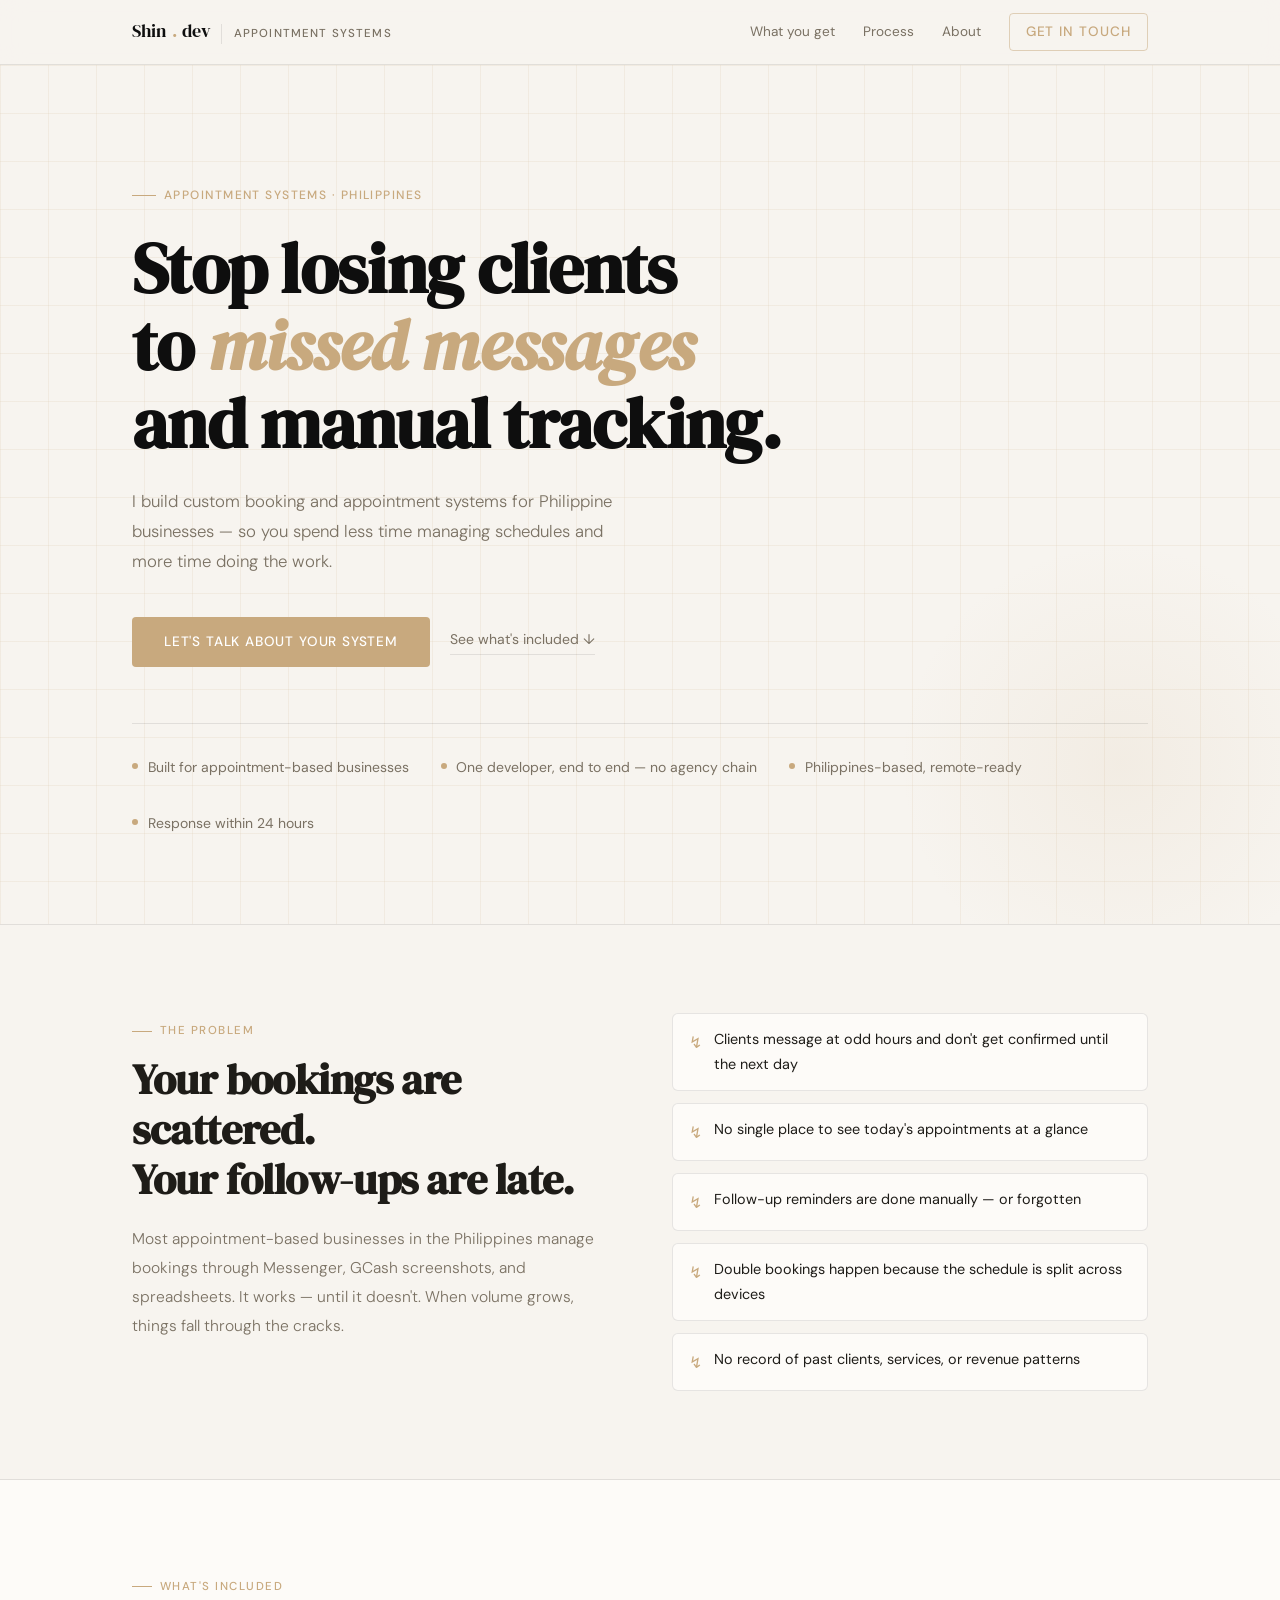
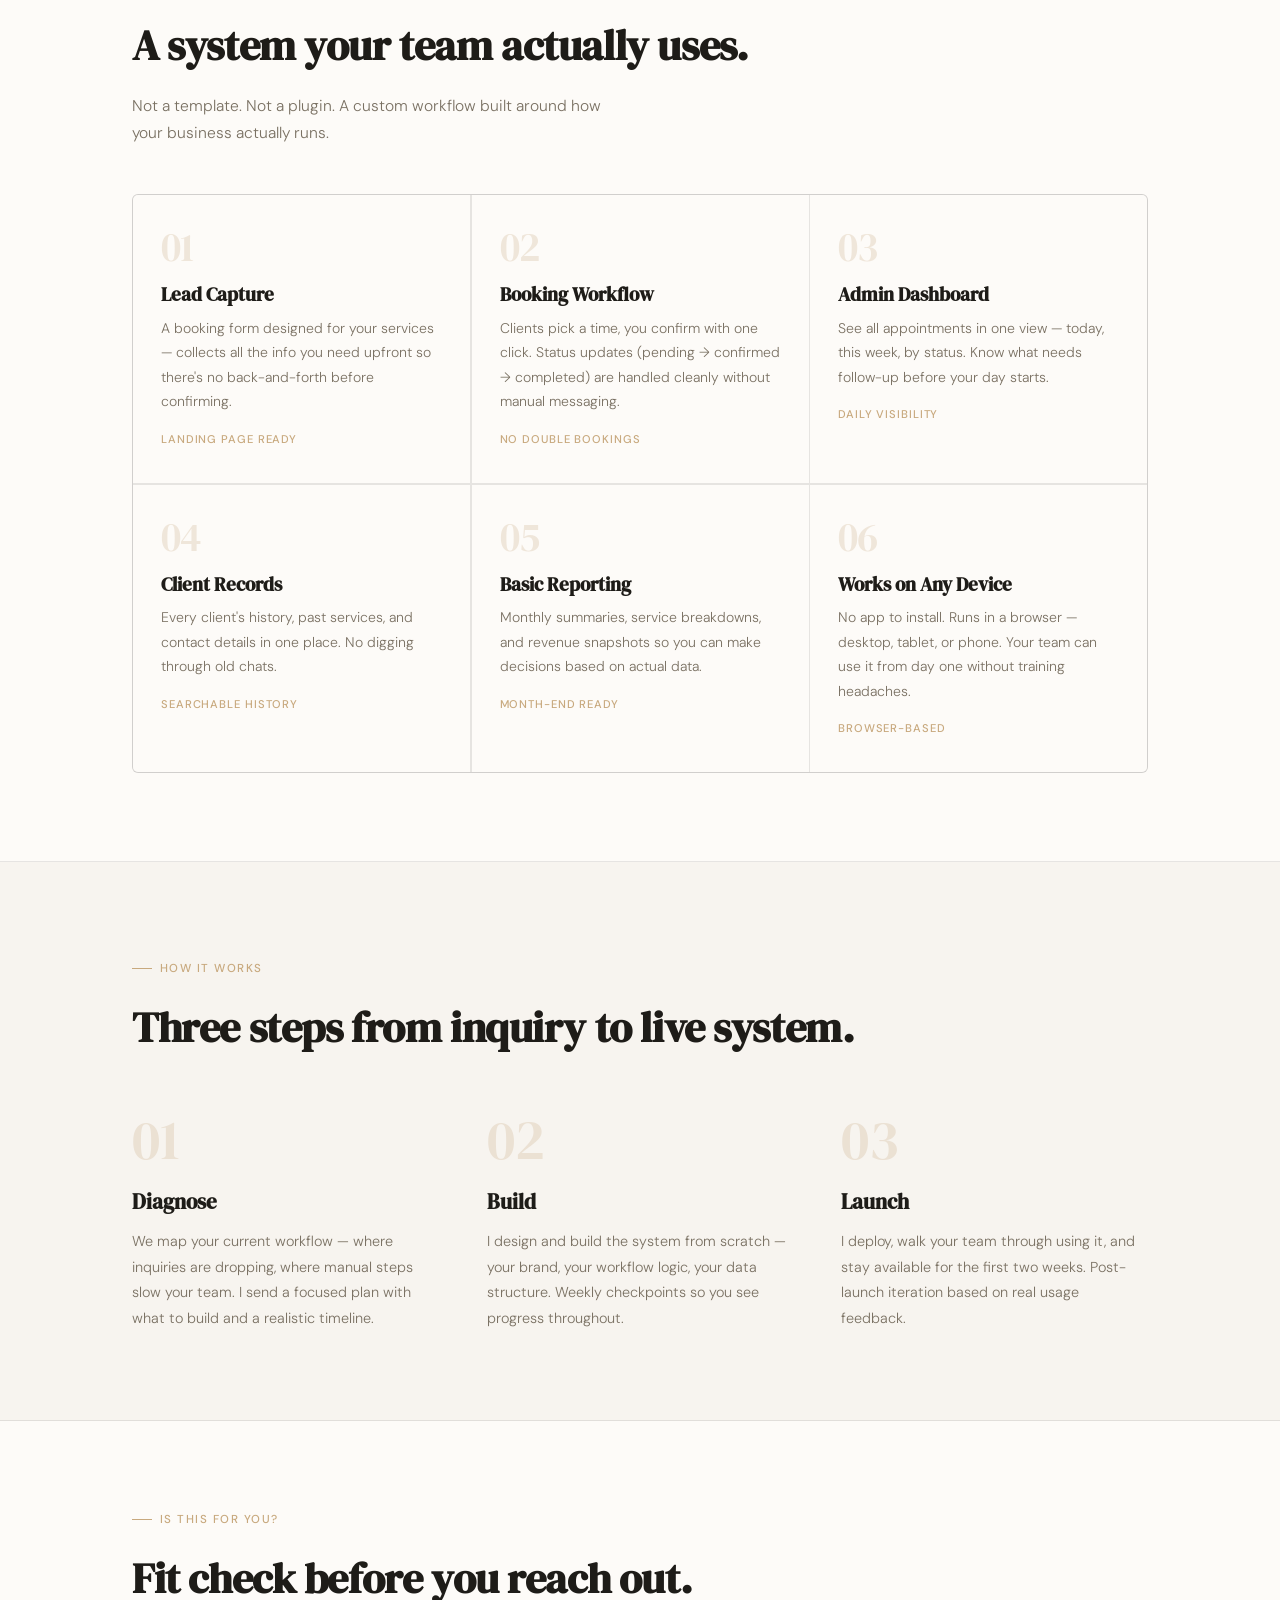
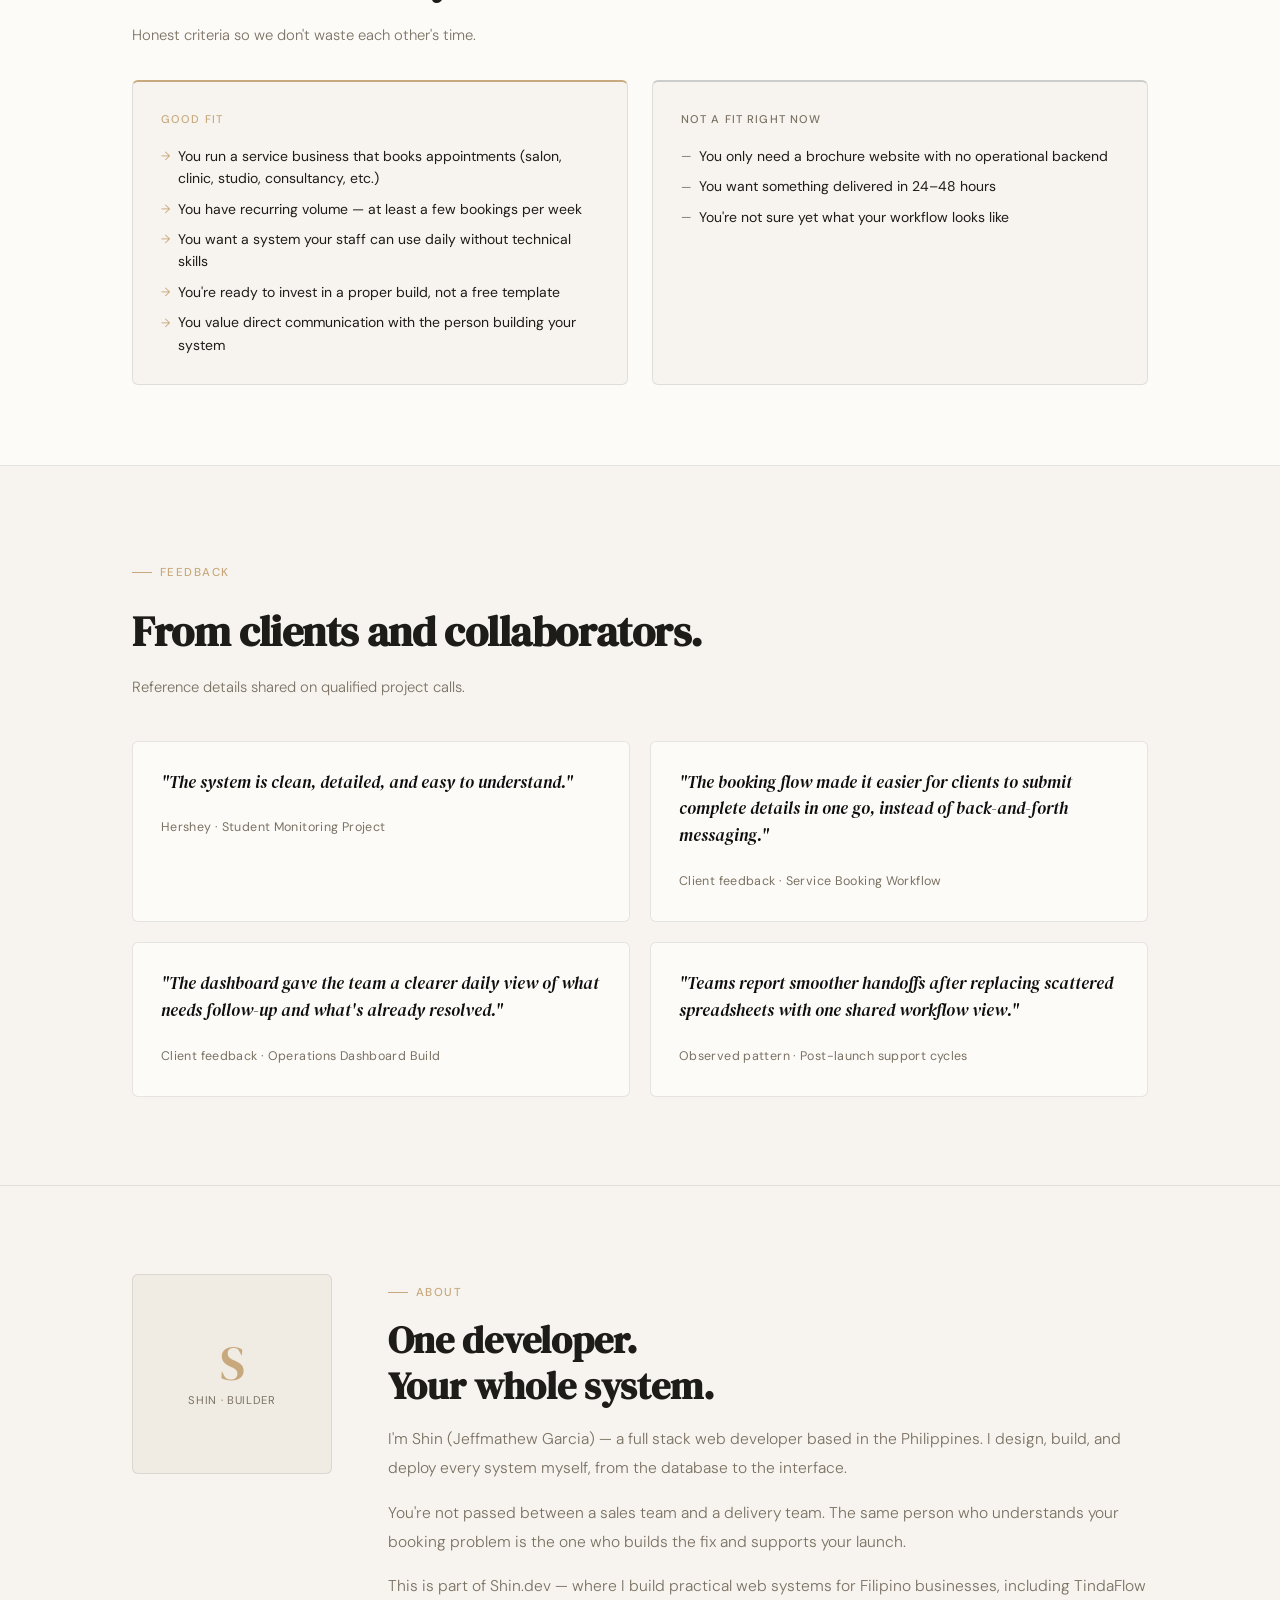
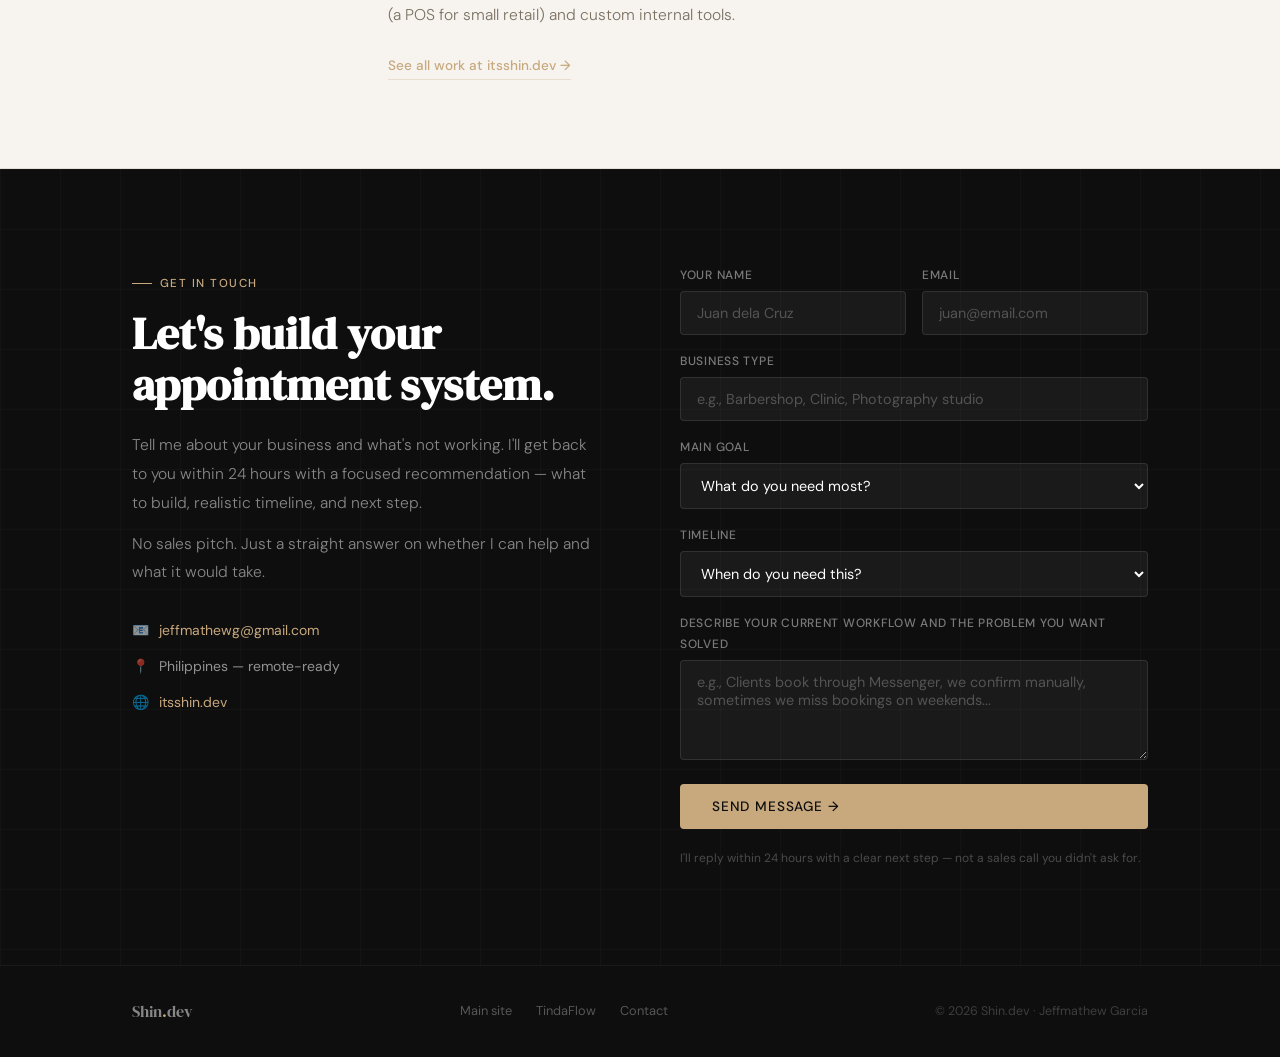
==== commit b9099d62: "Remove budget constraint from the list" ====
--- a/index.html
+++ b/index.html
@@ -757,7 +757,6 @@
           <li>You only need a brochure website with no operational backend</li>
           <li>You want something delivered in 24–48 hours</li>
           <li>You're not sure yet what your workflow looks like</li>
-          <li>Budget is under ₱5,000 for a full custom system</li>
         </ul>
       </div>
     </div>
@@ -840,7 +839,7 @@
       </div>
 
       <div class="reveal">
-        <form class="contact-form" action="https://formspree.io/f/YOUR_FORM_ID" method="POST">
+        <form class="contact-form" action="https://formspree.io/f/mdayprkg" method="POST">
           <div class="form-row">
             <div class="form-group">
               <label for="name">Your name</label>
